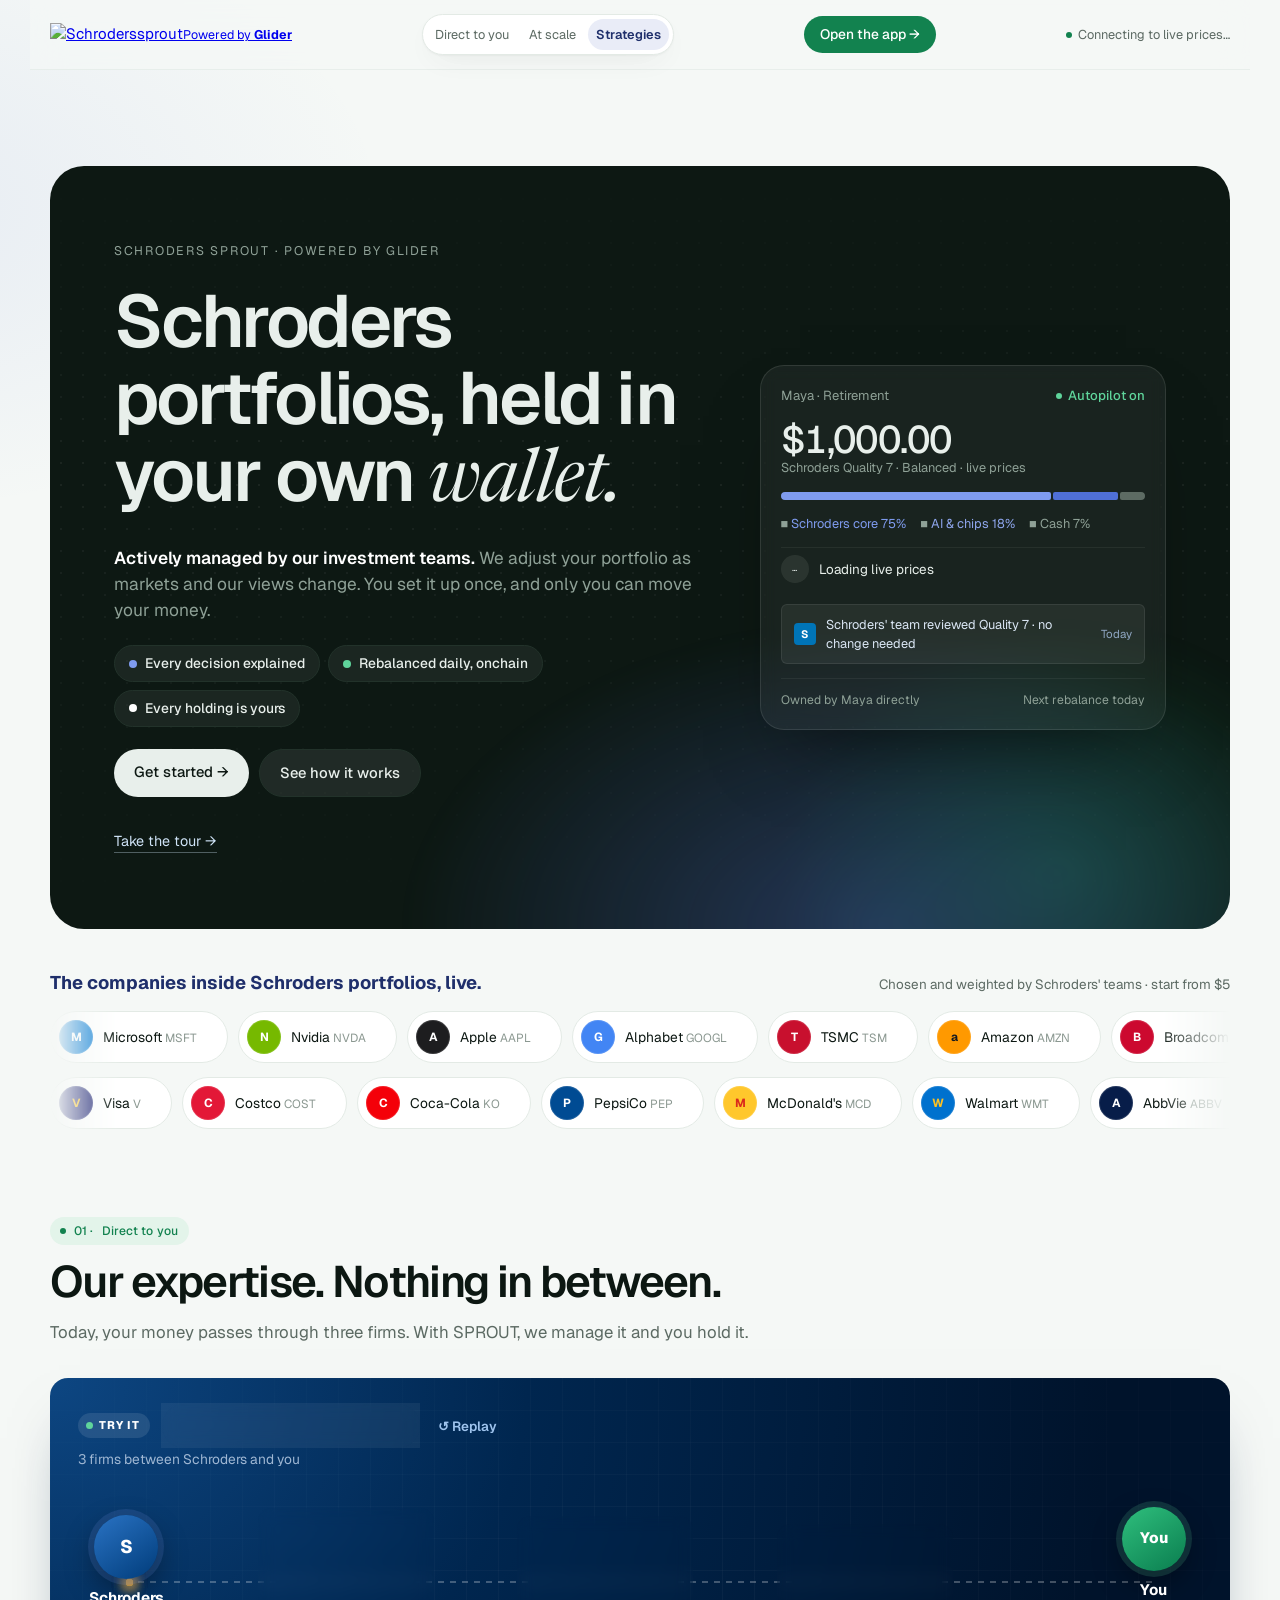
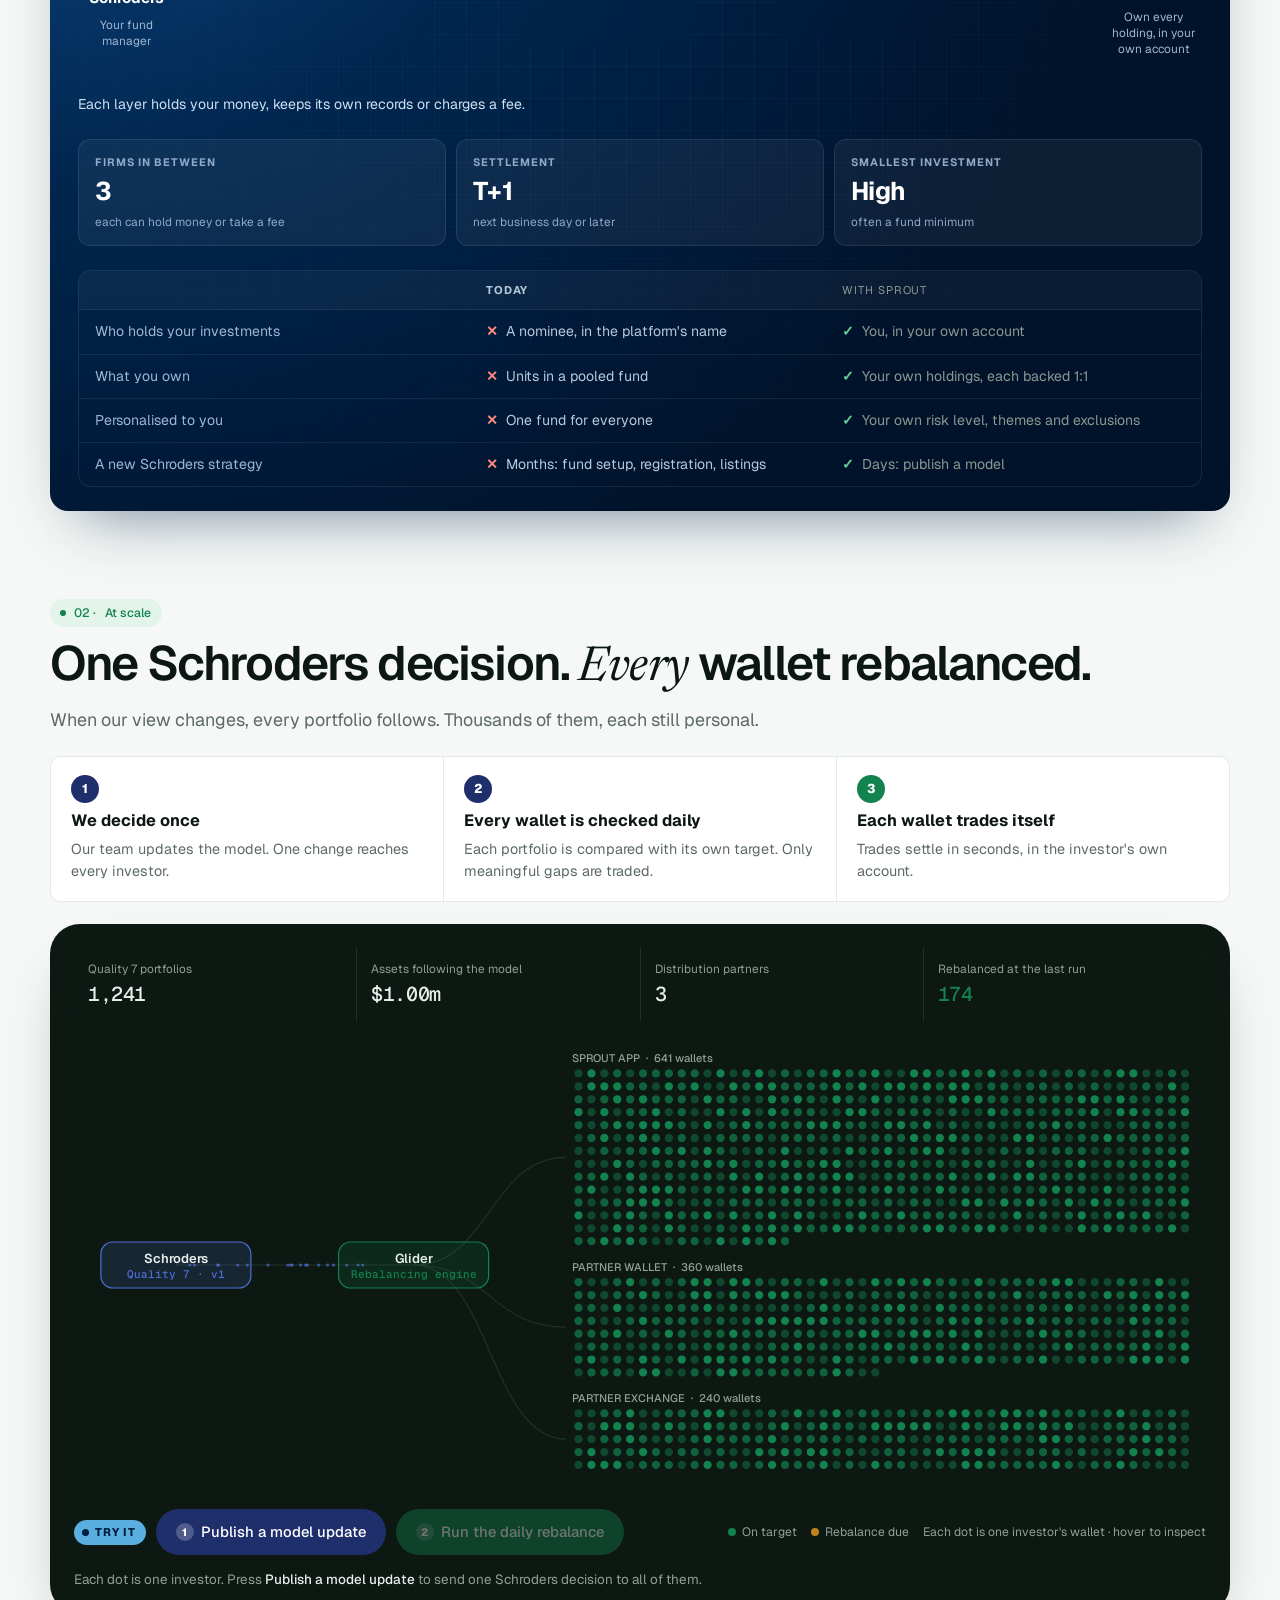
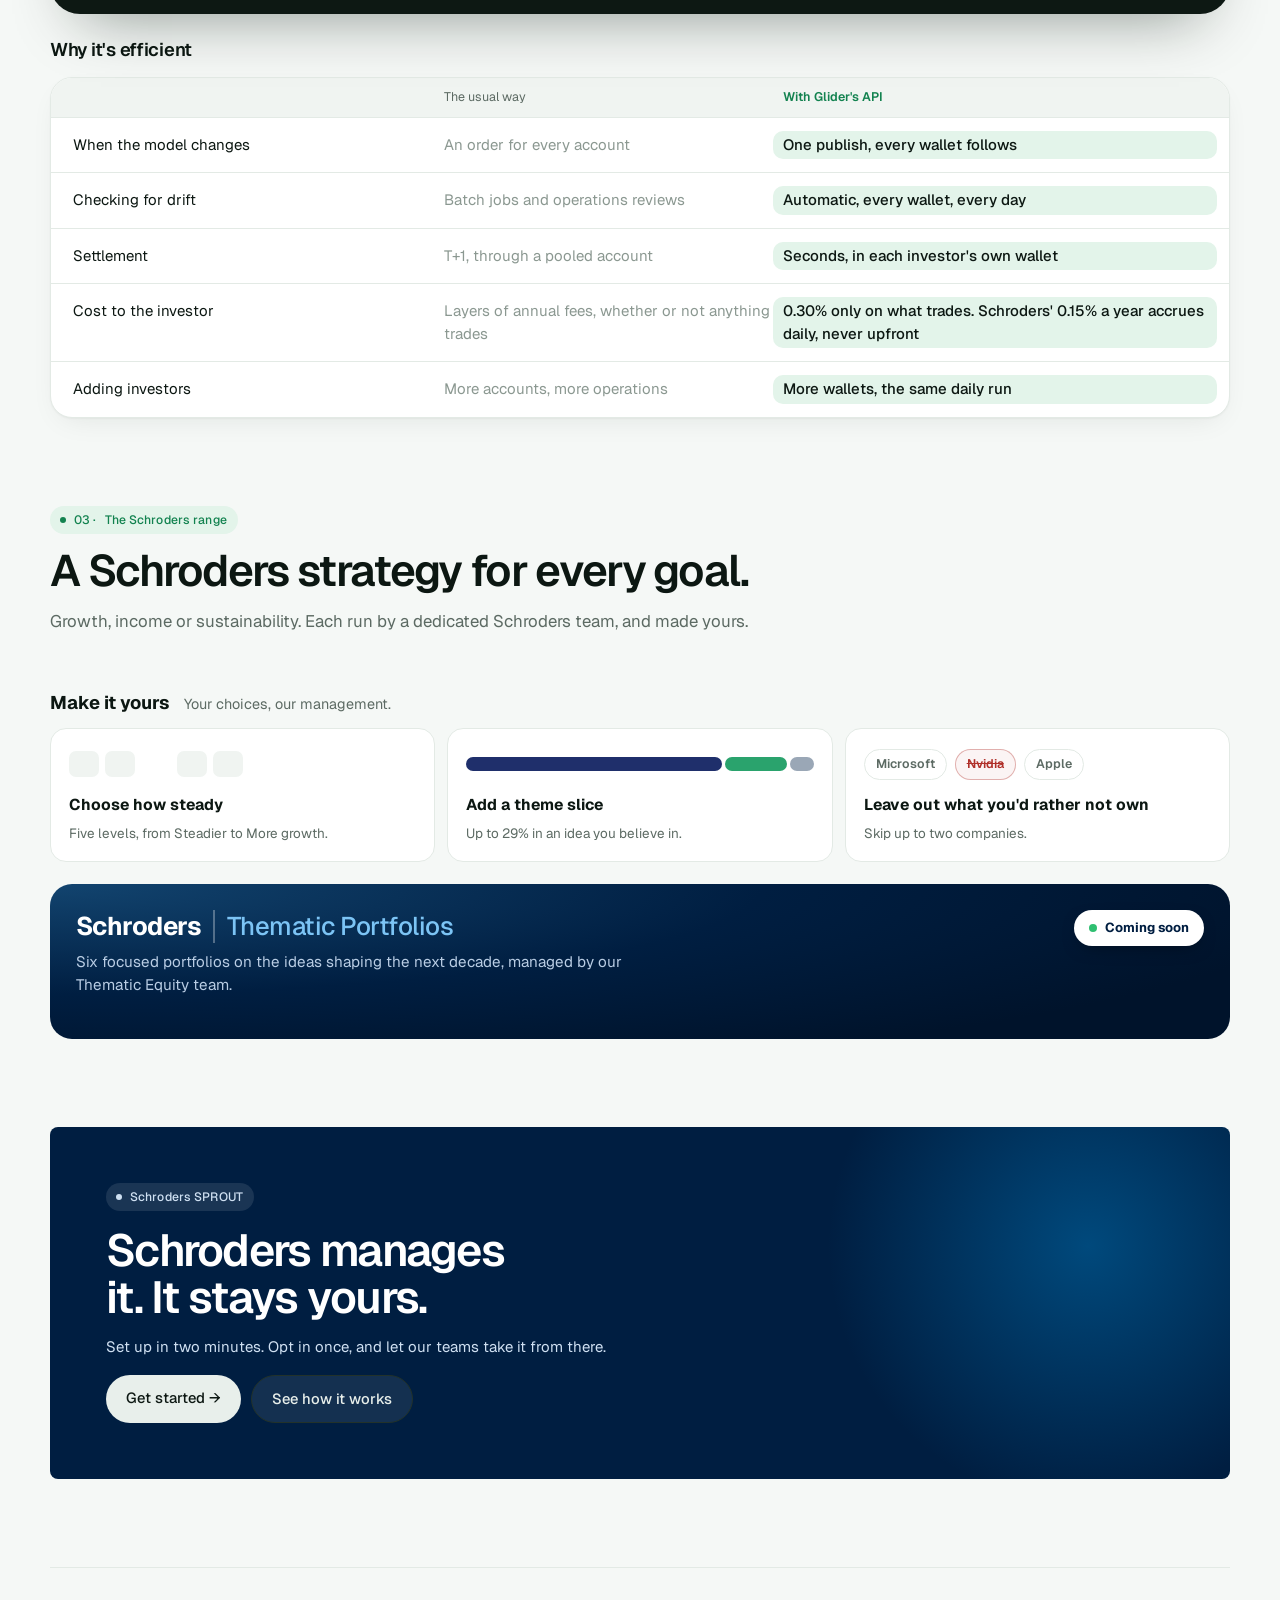
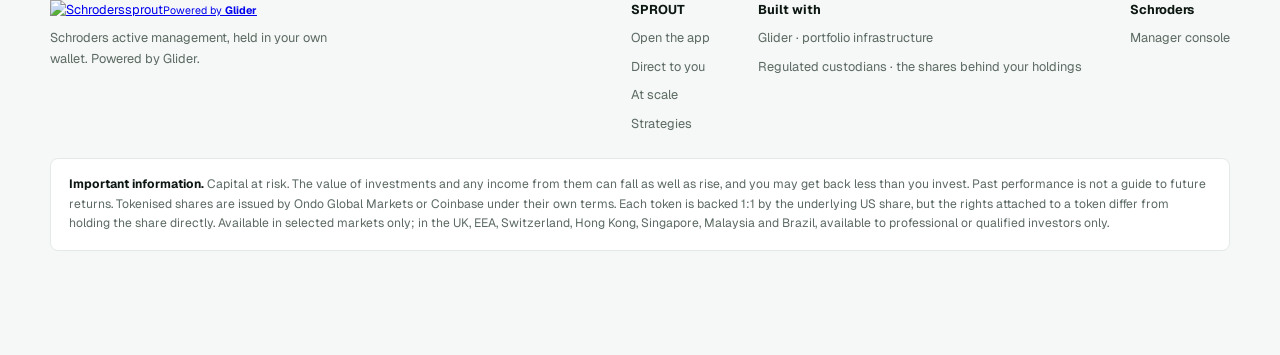
==== sprout-lab/static/index.html @ ddca6a63 "Initial commit of SPROUT prototype Co-Authored-By: Claude Opus 5.5 <noreply@anthropic.com>" ====
<!doctype html>
<html lang="en">
<head>
<meta charset="utf-8">
<meta name="viewport" content="width=device-width, initial-scale=1, viewport-fit=cover">
<meta name="robots" content="noindex, nofollow">
<title>Schroders SPROUT</title>
<link rel="preconnect" href="https://fonts.googleapis.com">
<link rel="preconnect" href="https://fonts.gstatic.com" crossorigin>
<link rel="stylesheet" href="https://fonts.googleapis.com/css2?family=Geist:wght@400;500;600&family=Geist+Mono:wght@400;500&family=Newsreader:ital,opsz,wght@1,6..72,400&display=swap">
<style>
/* Layout: a scrolling story. Hero network (one model → Glider → thousands of wallets), then personal portfolios, one live wallet,
   distribution, and the unlock. Navy = Schroders designs. Green = Glider executes / on target. Amber = off target. */
:root {
  --bg: #f5f7f5; --card: #ffffff; --ink: #0c1712; --sub: #5c6a63; --faint: #8b9891; --line: #e7ece8; --hover: #f0f4f1;
  --navy: #1f2f6b; --navy-soft: #e9ecf7; --blue: #4f6fd6; --green: #12824f; --green-soft: #e3f4ea; --amber: #c08317; --amber-soft: #f8f0dd; --red: #b2382c;
  --stage: #0d1813; --stage-ink: #e8efeb; --stage-sub: #8fa197; --stage-line: #22322a;
  --f: "Geist", "Helvetica Neue", Arial, sans-serif; --m: "Geist Mono", ui-monospace, Menlo, monospace;
  color-scheme: light;
}
@media (prefers-color-scheme: dark) {
  :root:not([data-theme="light"]) {
    --bg: #0b110e; --card: #111a15; --ink: #e8efeb; --sub: #9aa9a1; --faint: #6d7b74; --line: #1f2b25; --hover: #16211b;
    --navy: #a3b4f2; --navy-soft: #1b2445; --blue: #7f9bef; --green: #5fd49b; --green-soft: #133222; --amber: #e5b25b; --amber-soft: #312715; --red: #f08b7f;
    --stage: #070d0a; --stage-line: #1b2821; color-scheme: dark;
  }
}
:root[data-theme="dark"] {
  --bg: #0b110e; --card: #111a15; --ink: #e8efeb; --sub: #9aa9a1; --faint: #6d7b74; --line: #1f2b25; --hover: #16211b;
  --navy: #a3b4f2; --navy-soft: #1b2445; --blue: #7f9bef; --green: #5fd49b; --green-soft: #133222; --amber: #e5b25b; --amber-soft: #312715; --red: #f08b7f;
  --stage: #070d0a; --stage-line: #1b2821; color-scheme: dark;
}
* { box-sizing: border-box; }
body { margin: 0; background: var(--bg); color: var(--ink); font-family: var(--f); font-size: 14px; line-height: 1.5; -webkit-font-smoothing: antialiased;
  padding: env(safe-area-inset-top, 0px) 20px env(safe-area-inset-bottom, 0px); }
button { font: inherit; color: inherit; }
:focus-visible { outline: 2px solid var(--green); outline-offset: 2px; }
h1, h2, h3, p { margin: 0; }
h1 { font-size: clamp(2rem, 4.6vw, 3.3rem); font-weight: 600; letter-spacing: -0.035em; line-height: 1.05; text-wrap: balance; }
h2 { font-size: clamp(1.4rem, 2.6vw, 1.9rem); font-weight: 600; letter-spacing: -0.03em; line-height: 1.1; text-wrap: balance; }
h3 { font-size: 1rem; font-weight: 600; letter-spacing: -0.01em; }
.sub { color: var(--sub); } .faint { color: var(--faint); } .num { font-family: var(--m); font-variant-numeric: tabular-nums; }
.wrap { max-width: 1200px; margin: 0 auto; padding-block: 16px 72px; display: grid; gap: 64px; }
.eyebrow { font-size: 0.78rem; font-weight: 500; color: var(--green); letter-spacing: 0.02em; }
.sec { display: grid; gap: 20px; }
.sec > header { display: grid; gap: 8px; max-width: 70ch; }
.card { background: var(--card); border: 1px solid var(--line); border-radius: 18px; padding: 20px; display: grid; gap: 14px; min-width: 0; align-content: start; }
.badge { display: inline-flex; align-items: center; gap: 6px; font-size: 0.74rem; font-weight: 500; padding: 3px 9px; border-radius: 999px; white-space: nowrap; justify-self: start; }
.badge.navy { background: var(--navy-soft); color: var(--navy); } .badge.green { background: var(--green-soft); color: var(--green); } .badge.amber { background: var(--amber-soft); color: var(--amber); }
.badge i { width: 6px; height: 6px; border-radius: 50%; background: currentColor; }
.btn { appearance: none; border: 0; border-radius: 12px; padding: 11px 16px; font-weight: 500; cursor: pointer; background: var(--ink); color: var(--card); }
.btn.navy { background: var(--navy); color: #fff; } .btn.green { background: var(--green); color: #fff; }
.btn.ghost { background: transparent; border: 1px solid var(--line); color: var(--ink); }
.btn.dark { background: rgba(255,255,255,0.08); border: 1px solid var(--stage-line); color: var(--stage-ink); }
.btn:disabled { opacity: 0.4; cursor: default; }
.up { color: var(--green); } .down { color: var(--red); }

/* Nav */
nav { display: flex; align-items: center; justify-content: space-between; gap: 16px; flex-wrap: wrap; }
.logo { font-weight: 600; font-size: 1.05rem; letter-spacing: -0.03em; display: flex; align-items: center; gap: 8px; }
.logo i { width: 16px; height: 16px; border-radius: 50% 50% 50% 3px; background: var(--green); transform: rotate(-45deg); display: inline-block; }
.links { display: flex; gap: 4px; flex-wrap: wrap; }
.links a { color: var(--sub); text-decoration: none; padding: 6px 10px; border-radius: 9px; font-size: 0.86rem; }
.links a:hover { background: var(--card); color: var(--ink); }
.live { display: inline-flex; align-items: center; gap: 6px; color: var(--sub); font-size: 0.8rem; }
.live i { width: 6px; height: 6px; border-radius: 50%; background: var(--green); animation: p 2s infinite; }
@keyframes p { 50% { opacity: 0.25; } }

/* Hero */
.hero { display: grid; gap: 22px; }
.hero .lede { font-size: 1.12rem; color: var(--sub); max-width: 62ch; }
.sc-why { display: grid; gap: 14px; } .sc-why h3 { font-size: 1.15rem; }
.stage { background: var(--stage); border-radius: 24px; padding: 18px; display: grid; gap: 14px; color: var(--stage-ink); position: relative; overflow: hidden; }
.stage-top { display: flex; justify-content: space-between; gap: 12px; flex-wrap: wrap; align-items: center; }
.counters { display: grid; grid-template-columns: repeat(4, minmax(0, 1fr)); gap: 1px; background: var(--stage-line); border-radius: 14px; overflow: hidden; }
.counters div { background: var(--stage); padding: 12px 14px; display: grid; gap: 2px; }
.counters span { font-size: 0.74rem; color: var(--stage-sub); }
.counters b { font-family: var(--m); font-size: 1.25rem; font-weight: 500; font-variant-numeric: tabular-nums; letter-spacing: -0.02em; }
@media (max-width: 760px) { .counters { grid-template-columns: repeat(2, minmax(0, 1fr)); } }
.canvasbox { position: relative; }
canvas { width: 100%; height: 460px; display: block; cursor: crosshair; }
@media (max-width: 760px) { canvas { height: 520px; } }
.tip { position: absolute; pointer-events: none; background: var(--card); color: var(--ink); border: 1px solid var(--line); border-radius: 12px; padding: 10px 12px; font-size: 0.8rem; width: 230px; box-shadow: 0 12px 32px rgba(0,0,0,0.25); display: grid; gap: 6px; z-index: 2; }
.controls { display: flex; gap: 10px; flex-wrap: wrap; align-items: center; }
.status { font-size: 0.84rem; color: var(--stage-sub); }
.status b { color: var(--stage-ink); font-weight: 500; }
.legend { display: flex; gap: 14px; flex-wrap: wrap; font-size: 0.76rem; color: var(--stage-sub); }
.legend span { display: inline-flex; gap: 6px; align-items: center; }
.legend i { width: 8px; height: 8px; border-radius: 50%; display: inline-block; }

/* Personal mix bar */
.mixbar { display: flex; height: 10px; border-radius: 6px; overflow: hidden; background: var(--hover); }
.mixbar span { height: 100%; }
.mixkey { display: flex; gap: 10px; flex-wrap: wrap; font-size: 0.76rem; color: var(--sub); }
.mixkey span { display: inline-flex; align-items: center; gap: 5px; }
.mixkey i { width: 8px; height: 8px; border-radius: 2px; display: inline-block; }

/* Personas */
.personas { display: grid; grid-template-columns: repeat(4, minmax(0, 1fr)); gap: 14px; }
@media (max-width: 1000px) { .personas { grid-template-columns: repeat(2, minmax(0, 1fr)); } }
@media (max-width: 560px) { .personas { grid-template-columns: minmax(0, 1fr); } }
.persona { gap: 12px; }
.who { display: flex; align-items: center; gap: 10px; }
.avatar { width: 38px; height: 38px; border-radius: 50%; display: grid; place-items: center; font-weight: 600; color: #fff; flex: none; }
.who b { display: block; font-weight: 600; } .who span { font-size: 0.78rem; color: var(--sub); }
.facts { display: flex; flex-wrap: wrap; gap: 6px; }
.fact { font-size: 0.74rem; padding: 3px 8px; border-radius: 8px; background: var(--hover); color: var(--sub); }
.pval { font-family: var(--m); font-size: 1.3rem; font-weight: 500; letter-spacing: -0.02em; }
.same { display: grid; grid-template-columns: auto minmax(0, 1fr); gap: 14px; align-items: center; padding: 14px 18px; border-radius: 16px; background: var(--navy-soft); color: var(--navy); }
.same b { font-weight: 600; }

/* Live wallet */
.grid2 { display: grid; grid-template-columns: minmax(0, 1.6fr) minmax(0, 1fr); gap: 18px; align-items: start; }
@media (max-width: 940px) { .grid2 { grid-template-columns: minmax(0, 1fr); } }
.tw { overflow-x: auto; margin: 0 -20px; padding: 0 20px; }
table { width: 100%; border-collapse: collapse; min-width: 520px; }
th { text-align: left; font-weight: 400; font-size: 0.76rem; color: var(--sub); padding: 0 8px 10px; border-bottom: 1px solid var(--line); white-space: nowrap; }
td { padding: 10px 8px; border-bottom: 1px solid var(--line); vertical-align: middle; }
tr:last-child td { border-bottom: 0; }
th.r, td.r { text-align: right; }
.asset { display: flex; align-items: center; gap: 10px; }
.tk { width: 28px; height: 28px; border-radius: 50%; display: grid; place-items: center; font-family: var(--m); font-size: 0.58rem; background: var(--hover); border: 1px solid var(--line); flex: none; }
.asset b { font-weight: 500; display: block; white-space: nowrap; } .asset span { font-family: var(--m); font-size: 0.7rem; color: var(--faint); }
.alloc { display: grid; gap: 4px; min-width: 140px; }
.alloc .bar { height: 6px; border-radius: 6px; background: var(--hover); position: relative; }
.alloc .bar span { position: absolute; inset: 0 auto 0 0; border-radius: 6px; background: var(--green); transition: width 600ms ease; }
.alloc .bar span.off { background: var(--amber); }
.alloc .bar em { position: absolute; top: -4px; bottom: -4px; width: 2px; border-radius: 2px; background: var(--navy); }
.alloc small { display: flex; justify-content: space-between; font-family: var(--m); font-size: 0.7rem; color: var(--sub); }
.alloc small b { color: var(--navy); font-weight: 500; }
.d { font-family: var(--m); font-size: 0.72rem; }
.big { font-size: 2.2rem; font-weight: 500; letter-spacing: -0.035em; font-variant-numeric: tabular-nums; line-height: 1.1; }
.kv { display: grid; gap: 8px; margin: 0; }
.kv div { display: flex; justify-content: space-between; gap: 12px; font-size: 0.86rem; }
.kv dt { color: var(--sub); } .kv dd { margin: 0; font-family: var(--m); }
.meter { height: 6px; border-radius: 6px; background: var(--hover); overflow: hidden; }
.meter span { display: block; height: 100%; background: var(--amber); transition: width 500ms ease; }

/* Distribution */
.grid3 { display: grid; grid-template-columns: repeat(3, minmax(0, 1fr)); gap: 18px; }
@media (max-width: 940px) { .grid3 { grid-template-columns: minmax(0, 1fr); } }
.hbars { display: grid; gap: 10px; }
.hb { display: grid; gap: 4px; }
.hb .row { display: flex; justify-content: space-between; font-size: 0.86rem; }
.hb .track { height: 8px; border-radius: 8px; background: var(--hover); overflow: hidden; }
.hb .track span { display: block; height: 100%; border-radius: 8px; background: var(--navy); transition: width 600ms ease; }
.tiles { display: grid; gap: 12px; }
.tile { display: grid; gap: 2px; padding-bottom: 12px; border-bottom: 1px solid var(--line); }
.tile:last-child { border-bottom: 0; padding-bottom: 0; }
.tile span { font-size: 0.78rem; color: var(--sub); } .tile b { font-size: 1.5rem; font-weight: 500; letter-spacing: -0.02em; }
.tile small { color: var(--faint); font-size: 0.76rem; }

/* Unlock */
.cmp { border: 1px solid var(--line); border-radius: 18px; background: var(--card); overflow: hidden; }
.cmp div { display: grid; grid-template-columns: 1.1fr 1fr 1.3fr; gap: 12px; padding: 14px 18px; border-bottom: 1px solid var(--line); align-items: baseline; }
.cmp div:last-child { border-bottom: 0; }
.cmp .hd { font-size: 0.78rem; color: var(--sub); padding-block: 10px; background: var(--hover); }
.cmp .old { color: var(--faint); } .cmp .new { font-weight: 500; }
@media (max-width: 620px) { .cmp div { grid-template-columns: 1fr 1fr; } .cmp div > :first-child { grid-column: 1 / -1; font-weight: 500; } .cmp .hd > :first-child { display: none; } }
footer { color: var(--faint); font-size: 0.76rem; line-height: 1.6; max-width: 110ch; }

/* Bitwise-style hero */
.bw { background: var(--stage); color: var(--stage-ink); border-radius: 28px; padding: clamp(28px, 6vw, 72px) clamp(20px, 5vw, 64px); display: grid; gap: 22px; position: relative; overflow: hidden; }
.bw::before { content: ""; position: absolute; inset: auto -10% -40% 30%; height: 80%; background: radial-gradient(closest-side, rgba(79,111,214,0.35), transparent), radial-gradient(closest-side at 70% 40%, rgba(18,130,79,0.35), transparent); filter: blur(10px); pointer-events: none; }
.bw > * { position: relative; }
.bw .kicker { font-size: 0.78rem; letter-spacing: 0.14em; color: var(--stage-sub); }
.bw h1 { font-size: clamp(2.3rem, 6vw, 4.6rem); max-width: 16ch; }
.bw h1 em, .serif { font-family: "Newsreader", Georgia, serif; font-style: italic; font-weight: 400; letter-spacing: -0.01em; }
.bw p { color: var(--stage-sub); font-size: 1.08rem; max-width: 60ch; }
.pills { display: flex; flex-wrap: wrap; gap: 8px; align-items: center; color: var(--stage-sub); font-size: 0.86rem; }
.pill { display: inline-flex; align-items: center; gap: 8px; padding: 7px 14px; border-radius: 999px; border: 1px solid var(--stage-line); background: rgba(255,255,255,0.06); color: var(--stage-ink); font-weight: 500; }
.pill i { width: 8px; height: 8px; border-radius: 50%; display: inline-block; }
.ctas { display: flex; gap: 10px; flex-wrap: wrap; }
.ctas a { text-decoration: none; }
.btn.light { background: var(--stage-ink); color: var(--stage); }
.steps3 { display: grid; grid-template-columns: repeat(3, minmax(0, 1fr)); gap: 14px; }
@media (max-width: 860px) { .steps3 { grid-template-columns: minmax(0, 1fr); } }
.step { display: grid; gap: 8px; align-content: start; }
.step .n { font-family: var(--m); font-size: 0.78rem; color: var(--faint); }
.step h3 { font-size: 1.15rem; }
.models { display: grid; grid-template-columns: 1.3fr 1fr 1fr; gap: 14px; }
@media (max-width: 940px) { .models { grid-template-columns: minmax(0, 1fr); } }
.model { display: grid; gap: 12px; align-content: start; }
.model.soon { opacity: 0.8; }
.model h3 { font-size: 1.2rem; }
.hold { display: flex; flex-wrap: wrap; gap: 6px; }
.hold span { font-family: var(--m); font-size: 0.74rem; padding: 4px 8px; border-radius: 8px; background: var(--hover); }
.hold span b { color: var(--navy); font-weight: 500; }
.mfacts { display: grid; grid-template-columns: repeat(3, minmax(0, 1fr)); gap: 8px; border-top: 1px solid var(--line); padding-top: 12px; }
.mfacts div { display: grid; gap: 0; } .mfacts span { font-size: 0.74rem; color: var(--sub); } .mfacts b { font-weight: 500; }
.link { color: var(--green); font-weight: 500; text-decoration: none; justify-self: start; }
/* FAQ: corporate two-column layout. Topics on the left, one numbered list on the right. */
.fq { grid-template-columns: minmax(0, 340px) minmax(0, 1fr); gap: 56px; align-items: start; }
.fq-side { display: grid; gap: 28px; position: sticky; top: 96px; }
.fq-side > header { display: grid; gap: 14px; }
.fq-tabs { display: grid; border-top: 1px solid var(--line); }
.fq-tab { display: flex; align-items: center; justify-content: space-between; gap: 12px; padding: 14px 0 14px 16px; border: 0; border-bottom: 1px solid var(--line); background: none; font: inherit; font-size: .95rem; color: var(--sub); text-align: left; cursor: pointer; position: relative; transition: color .15s; }
.fq-tab::before { content: ""; position: absolute; left: 0; top: 12px; bottom: 12px; width: 3px; border-radius: 2px; background: transparent; transition: background .15s; }
.fq-tab small { font-size: .74rem; font-variant-numeric: tabular-nums; color: var(--faint); min-width: 22px; text-align: right; }
.fq-tab:hover { color: var(--ink); }
.fq-tab[aria-selected="true"] { color: var(--ink); font-weight: 600; }
.fq-tab[aria-selected="true"]::before { background: var(--navy); }
.fq-tab:focus-visible { outline: 2px solid var(--blue); outline-offset: -2px; }
.fq-help { display: grid; gap: 6px; padding: 18px 20px; background: var(--card); border: 1px solid var(--line); border-left: 3px solid var(--navy); font-size: .9rem; }
.fq-help p { color: var(--sub); line-height: 1.5; }
.fq-help a { color: var(--navy); font-weight: 600; text-decoration: none; justify-self: start; }
.fq-help a:hover { text-decoration: underline; }
.fq-ph { display: flex; align-items: baseline; justify-content: space-between; gap: 16px; padding-bottom: 14px; border-bottom: 2px solid var(--ink); }
.fq-ph h3 { font-size: 1.3rem; font-weight: 600; letter-spacing: -.02em; }
.fq-all { border: 0; background: none; font: inherit; font-size: .85rem; font-weight: 600; color: var(--navy); cursor: pointer; padding: 4px 0; }
.fq-all:hover { text-decoration: underline; }
.fq-item { border-bottom: 1px solid var(--line); }
.fq-item summary { display: grid; grid-template-columns: 44px minmax(0, 1fr) 28px; align-items: center; gap: 8px; padding: 22px 0; cursor: pointer; list-style: none; }
.fq-item summary::-webkit-details-marker { display: none; }
.fq-n { font-family: var(--m); font-size: .78rem; color: var(--faint); }
.fq-q { font-size: 1.08rem; font-weight: 500; line-height: 1.4; color: var(--ink); }
.fq-item summary:hover .fq-q { color: var(--navy); }
.fq-item summary:focus-visible { outline: 2px solid var(--blue); outline-offset: 2px; }
.fq-ic { width: 28px; height: 28px; border-radius: 50%; border: 1px solid var(--line); position: relative; transition: transform .2s, background .2s, border-color .2s; }
.fq-ic::before { content: ""; position: absolute; left: 50%; top: 45%; width: 7px; height: 7px; border-right: 1.5px solid var(--ink); border-bottom: 1.5px solid var(--ink); transform: translate(-50%, -50%) rotate(45deg); }
.fq-item[open] .fq-ic { transform: rotate(180deg); background: var(--navy); border-color: var(--navy); }
.fq-item[open] .fq-ic::before { border-color: var(--card); }
.fq-a { padding: 0 44px 24px 52px; }
.fq-a p { color: var(--sub); line-height: 1.65; max-width: 68ch; }
@media (max-width: 900px) {
  .fq { grid-template-columns: minmax(0, 1fr); gap: 28px; }
  .fq-side { display: contents; }
  .fq-side > header { order: 1; } .fq-tabs { order: 2; } .fq-main { order: 3; }
  .fq-tabs { display: flex; gap: 8px; overflow-x: auto; border: 0; padding-bottom: 4px; scrollbar-width: none; }
  .fq-tab { flex: none; padding: 9px 14px; border: 1px solid var(--line); border-radius: 999px; background: var(--card); font-size: .88rem; }
  .fq-tab::before { display: none; }
  .fq-tab[aria-selected="true"] { background: var(--navy); border-color: var(--navy); color: var(--card); }
  .fq-tab[aria-selected="true"] small { color: inherit; opacity: .7; }
  .fq-help { order: 4; }
  .fq-item summary { grid-template-columns: 34px minmax(0, 1fr) 28px; padding: 18px 0; }
  .fq-q { font-size: 1rem; }
  .fq-a { padding: 0 0 20px 42px; }
}

/* What you receive */
.recv { display: grid; gap: 18px; }
.ctrl { display: flex; flex-wrap: wrap; gap: 14px 22px; align-items: center; }
.ctrl .grp { display: flex; gap: 8px; align-items: center; flex-wrap: wrap; }
.ctrl .lab { font-size: 0.78rem; color: var(--sub); margin-right: 2px; }
.opt { appearance: none; border: 1px solid var(--line); background: var(--card); border-radius: 999px; padding: 6px 12px; cursor: pointer; font-size: 0.84rem; }
.opt[aria-pressed="true"] { background: var(--ink); color: var(--card); border-color: var(--ink); }
.flowbox { overflow-x: auto; }
.flowbox svg { width: 100%; min-width: 760px; height: auto; display: block; }
.flowbox text { font-family: var(--f); }
.receipt { display: grid; grid-template-columns: minmax(0, 1.5fr) minmax(0, 1fr); gap: 18px; }
@media (max-width: 900px) { .receipt { grid-template-columns: minmax(0, 1fr); } }
.tok { display: grid; grid-template-columns: 30px minmax(0, 1fr) auto; gap: 10px; align-items: center; padding: 8px 0; border-bottom: 1px solid var(--line); }
.tok:last-child { border-bottom: 0; }
.tok .ic { width: 30px; height: 30px; border-radius: 50%; display: grid; place-items: center; font-family: var(--m); font-size: 0.56rem; color: #fff; }
.tok b { font-weight: 500; } .tok .meta { font-family: var(--m); font-size: 0.7rem; color: var(--faint); overflow-wrap: anywhere; }
.tok .r { text-align: right; font-family: var(--m); font-size: 0.84rem; } .tok .r small { display: block; color: var(--faint); font-size: 0.72rem; }
.yes, .no { list-style: none; margin: 0; padding: 0; display: grid; gap: 8px; font-size: 0.88rem; }
.yes li::before { content: "✓  "; color: var(--green); font-weight: 600; }
.no li::before { content: "✕  "; color: var(--red); font-weight: 600; }
.no li { color: var(--sub); }
.todo { list-style: none; margin: 0; padding: 0; display: grid; gap: 8px; font-size: 0.88rem; }
.todo li::before { content: "○  "; color: var(--amber); font-weight: 600; }
.walletcard { border-radius: 16px; padding: 16px; background: var(--stage); color: var(--stage-ink); display: grid; gap: 10px; }
.walletcard .row { display: flex; justify-content: space-between; gap: 10px; font-size: 0.84rem; }
.walletcard span { color: var(--stage-sub); } .walletcard b { font-weight: 500; font-family: var(--m); font-size: 0.8rem; }
.issuers { display: grid; grid-template-columns: repeat(2, minmax(0, 1fr)); gap: 14px; }
@media (max-width: 760px) { .issuers { grid-template-columns: minmax(0, 1fr); } }
.iss { border: 1px solid var(--line); border-radius: 14px; padding: 14px; display: grid; gap: 8px; align-content: start; }
.issh { display: flex; align-items: center; gap: 8px; flex-wrap: wrap; } .issh b { font-weight: 600; } .issh .faint { font-size: .78rem; }
.dotc { width: 10px; height: 10px; border-radius: 50%; display: inline-block; }
.iss .hold { justify-content: space-between; }
.thesis { display: grid; gap: 18px; }
.thesis .big { font-size: clamp(1.5rem, 3vw, 2.2rem); font-weight: 500; letter-spacing: -0.025em; line-height: 1.2; max-width: 30ch; text-wrap: balance; }
.thesis .big b { color: var(--navy); font-weight: 600; }
.pillars { display: grid; grid-template-columns: repeat(4, minmax(0, 1fr)); gap: 12px; }
@media (max-width: 900px) { .pillars { grid-template-columns: repeat(2, minmax(0, 1fr)); } }
@media (max-width: 520px) { .pillars { grid-template-columns: minmax(0, 1fr); } }
.pillar { display: grid; gap: 6px; align-content: start; padding: 16px; border-radius: 16px; background: var(--card); border: 1px solid var(--line); }
.pillar span { font-size: .76rem; color: var(--green); font-weight: 500; } .pillar b { font-weight: 600; font-size: 1rem; } .pillar p { color: var(--sub); font-size: .86rem; }
.livebar { background: var(--stage); color: var(--stage-ink); border-radius: 20px; padding: 18px 20px; display: grid; gap: 14px; }
.livebar .top { display: flex; justify-content: space-between; gap: 10px; flex-wrap: wrap; align-items: center; }
.livebar .top b { font-weight: 600; } .livebar .top span { color: var(--stage-sub); font-size: .8rem; }
.livedot { width: 8px; height: 8px; border-radius: 50%; background: #5fd49b; display: inline-block; margin-right: 8px; animation: p 2s infinite; }
.lgrid { display: grid; grid-template-columns: repeat(4, minmax(0, 1fr)); gap: 1px; background: var(--stage-line); border-radius: 14px; overflow: hidden; }
@media (max-width: 760px) { .lgrid { grid-template-columns: repeat(2, minmax(0, 1fr)); } }
.lgrid div { background: var(--stage); padding: 12px 14px; display: grid; gap: 2px; }
.lgrid span { color: var(--stage-sub); font-size: .74rem; } .lgrid b { font-family: var(--m); font-size: 1.2rem; font-weight: 500; }
.lgrid small { color: var(--stage-sub); font-size: .72rem; }
.lanes { display: grid; grid-template-columns: repeat(4, minmax(0, 1fr)); gap: 0; border: 1px solid var(--line); border-radius: 18px; background: var(--card); overflow: hidden; }
@media (max-width: 900px) { .lanes { grid-template-columns: minmax(0, 1fr); } }
.lane { padding: 18px; display: grid; gap: 12px; align-content: start; position: relative; }
.lane + .lane { border-left: 1px solid var(--line); }
@media (max-width: 900px) { .lane + .lane { border-left: 0; border-top: 1px solid var(--line); } }
.lane dl { margin: 0; display: grid; gap: 10px; }
.lane dt { font-size: .72rem; color: var(--faint); letter-spacing: .06em; text-transform: uppercase; }
.lane dd { margin: 0; font-size: .88rem; }
.routes { display: grid; grid-template-columns: repeat(3, minmax(0, 1fr)); gap: 12px; }
@media (max-width: 860px) { .routes { grid-template-columns: minmax(0, 1fr); } }
.route { display: grid; gap: 6px; align-content: start; }
.route .n { font-family: var(--m); font-size: .74rem; color: var(--faint); }
.note2 { font-size: .8rem; color: var(--faint); }

/* ===== SPROUT design pass: modern, calm, high-contrast. Tokens first, then components. ===== */
:root { --bg: #f5f8f6; --line: #e3eae5; --shadow: 0 1px 2px rgba(10,30,20,.04), 0 10px 30px -12px rgba(10,30,20,.10); --glow-g: rgba(95,212,155,.14); --glow-b: rgba(79,111,214,.09); }
@media (prefers-color-scheme: dark) { :root:not([data-theme="light"]) { --shadow: 0 1px 0 rgba(255,255,255,.03); --glow-g: rgba(95,212,155,.08); --glow-b: rgba(127,155,239,.07); } }
:root[data-theme="dark"] { --shadow: 0 1px 0 rgba(255,255,255,.03); --glow-g: rgba(95,212,155,.08); --glow-b: rgba(127,155,239,.07); }
body { font-size: 15px; background: radial-gradient(1100px 620px at 92% -8%, var(--glow-g), transparent 62%), radial-gradient(900px 520px at -12% 4%, var(--glow-b), transparent 60%), var(--bg); background-repeat: no-repeat; }
.wrap { max-width: 1180px; gap: 88px; padding-block: 0 80px; }

/* Nav: sticky glass */
nav { position: sticky; top: env(safe-area-inset-top, 0px); z-index: 30; margin-inline: -20px; padding: 14px 20px; flex-wrap: nowrap;
  background: color-mix(in srgb, var(--bg) 76%, transparent); -webkit-backdrop-filter: saturate(1.5) blur(16px); backdrop-filter: saturate(1.5) blur(16px);
  border-bottom: 1px solid color-mix(in srgb, var(--line) 70%, transparent); }
.logo { font-size: 1.15rem; }
.links { flex-wrap: nowrap; background: var(--card); border: 1px solid var(--line); border-radius: 999px; padding: 4px; box-shadow: var(--shadow); }
.links a { border-radius: 999px; padding: 6px 12px; white-space: nowrap; font-size: .84rem; }
.links a:hover { background: var(--hover); }
/* section links stay visible down to tablet width (see sim.css) */
.live { white-space: nowrap; }

/* Type + section rhythm */
h2 { font-size: clamp(1.9rem, 3.6vw, 2.75rem); letter-spacing: -0.038em; line-height: 1.04; }
h3 { letter-spacing: -0.015em; }
.sec { gap: 32px; }
.sec > header { gap: 14px; max-width: 720px; }
.sec > header .sub, .sec > header p { font-size: 1.05rem; line-height: 1.6; }
.eyebrow { display: inline-flex; align-items: center; gap: 8px; justify-self: start; font-size: .76rem; font-weight: 500; letter-spacing: .01em; padding: 5px 11px 5px 10px; border-radius: 999px; background: var(--green-soft); color: var(--green); }
.eyebrow::before { content: ""; width: 6px; height: 6px; border-radius: 50%; background: currentColor; }

/* Surfaces */
.card { border-radius: 22px; padding: 24px; box-shadow: var(--shadow); border-color: var(--line); }
.card.model, .card.step, .card.route, .persona { transition: transform 200ms ease, box-shadow 200ms ease; }
.card.model:hover, .card.step:hover, .card.route:hover, .persona:hover { transform: translateY(-2px); }
.btn { border-radius: 999px; padding: 12px 20px; font-size: .92rem; transition: transform 150ms ease, opacity 150ms ease; }
.btn:not(:disabled):hover { transform: translateY(-1px); }
.badge { padding: 4px 10px; font-size: .72rem; }
.stage { border-radius: 30px; padding: 24px; box-shadow: 0 30px 60px -30px rgba(5,20,12,.45); }
.counters { border-radius: 16px; }
.livebar { border-radius: 24px; padding: 22px 24px; box-shadow: 0 30px 60px -32px rgba(5,20,12,.45); }
.pillar { border-radius: 20px; padding: 20px; box-shadow: var(--shadow); }
.lanes, .cmp { border-radius: 22px; box-shadow: var(--shadow); }
.same { border-radius: 20px; }

/* Hero: two columns with a live wallet card */
.bw { border-radius: 34px; grid-template-columns: minmax(0, 1.25fr) minmax(0, .85fr); align-items: center; column-gap: 48px; padding: clamp(32px, 6vw, 76px) clamp(22px, 5vw, 64px); margin-top: 8px; }
.bw .bwtext { display: grid; gap: 22px; }
.bw::after { content: ""; position: absolute; inset: 0; background-image: radial-gradient(rgba(255,255,255,.06) 1px, transparent 1px); background-size: 22px 22px; mask-image: linear-gradient(180deg, transparent, #000 40%, transparent); -webkit-mask-image: linear-gradient(180deg, transparent, #000 40%, transparent); pointer-events: none; }
@media (max-width: 980px) { .bw { grid-template-columns: minmax(0, 1fr); row-gap: 32px; } }
.bw::before, .bw::after { z-index: 0; } .bw > * { z-index: 1; }
.bwcard { background: rgba(255,255,255,.05); border: 1px solid rgba(255,255,255,.10); border-radius: 24px; padding: 20px; display: grid; gap: 14px; -webkit-backdrop-filter: blur(8px); backdrop-filter: blur(8px); box-shadow: 0 40px 80px -40px rgba(0,0,0,.6); }
.bwcard .t { display: flex; justify-content: space-between; align-items: center; gap: 10px; font-size: .82rem; color: var(--stage-sub); }
.bwcard .on { display: inline-flex; align-items: center; gap: 6px; color: #5fd49b; font-weight: 500; }
.bwcard .on i { width: 6px; height: 6px; border-radius: 50%; background: #5fd49b; animation: p 2s infinite; }
.bwcard .v { font-size: 2.4rem; font-weight: 500; letter-spacing: -.04em; color: var(--stage-ink); font-variant-numeric: tabular-nums; line-height: 1; }
.bwcard .s { font-size: .8rem; color: var(--stage-sub); }
.bwcard .mix { display: flex; height: 8px; border-radius: 8px; overflow: hidden; gap: 2px; }
.bwcard .mix span { height: 100%; border-radius: 2px; }
.bwcard ul { list-style: none; margin: 0; padding: 0; display: grid; gap: 2px; }
.bwcard li { display: grid; grid-template-columns: 28px minmax(0, 1fr) auto; gap: 10px; align-items: center; padding: 7px 0; border-top: 1px solid rgba(255,255,255,.06); font-size: .84rem; color: var(--stage-ink); }
.bwcard li .ic { width: 28px; height: 28px; border-radius: 50%; display: grid; place-items: center; font-family: var(--m); font-size: .55rem; background: rgba(255,255,255,.08); }
.bwcard li small { display: block; color: var(--stage-sub); font-family: var(--m); font-size: .7rem; }
.bwcard li .r { text-align: right; font-family: var(--m); font-size: .8rem; }
.bwcard .f { display: flex; justify-content: space-between; gap: 10px; font-size: .76rem; color: var(--stage-sub); border-top: 1px solid rgba(255,255,255,.06); padding-top: 12px; }

/* Steps: numbered badges */
.steps3 > .card.step .n { width: 32px; height: 32px; border-radius: 50%; display: grid; place-items: center; background: var(--ink); color: var(--card); font-size: .74rem; }
.steps3 > .card.step { gap: 12px; }

/* Unlock: highlight the SPROUT column */
.cmp div { padding: 16px 22px; }
.cmp div > :nth-child(3) { color: var(--ink); }
.cmp div:not(.hd) > :nth-child(3) { padding: 3px 10px; margin: -3px -10px; border-radius: 10px; background: var(--green-soft); }
.cmp .hd > :nth-child(3) { color: var(--green); font-weight: 600; }

section[id] { scroll-margin-top: 84px; }
html { scroll-behavior: smooth; }
@media (prefers-reduced-motion: reduce) { html { scroll-behavior: auto; } }
/* Footer */
footer { border-top: 1px solid var(--line); padding-top: 24px; font-size: .74rem; }

.pbg { display: inline-flex; align-items: center; gap: 6px; font-size: .72rem; color: var(--faint); font-weight: 400; }
.pbg b { font-weight: 700; color: var(--sub); }
.pbg i { width: 10px; height: 10px; border-radius: 50% 50% 50% 2px; background: #5fd49b; transform: rotate(-45deg); display: inline-block; }
.engines { display: grid; grid-template-columns: minmax(0, 1fr) 120px minmax(0, 1fr); gap: 0; align-items: stretch; }
.engines > .engine-link { align-self: center; }
@media (max-width: 860px) { .engines { grid-template-columns: minmax(0, 1fr); gap: 12px; } .engine-link { transform: rotate(90deg); height: 60px; } }
.engine { background: var(--card); border: 1px solid var(--line); border-radius: 18px; padding: 22px; display: grid; gap: 12px; box-shadow: var(--shadow); align-content: start; }
.engine.s { border-top: 3px solid var(--navy); } .engine.g { border-top: 3px solid var(--green); }
.engine ol { margin: 0; padding: 0; list-style: none; display: grid; gap: 12px; counter-reset: e; }
.engine li { display: grid; grid-template-columns: 28px minmax(0, 1fr); gap: 2px 12px; counter-increment: e; }
.engine li::before { content: counter(e); grid-row: span 2; width: 28px; height: 28px; border-radius: 50%; display: grid; place-items: center; font-size: .78rem; font-weight: 600; background: var(--hover); }
.engine.s li::before { background: var(--navy-soft); color: var(--navy); } .engine.g li::before { background: var(--green-soft); color: var(--green); }
.engine li span { color: var(--sub); font-size: .88rem; }
.engine-link { display: grid; justify-items: center; gap: 6px; font-size: .74rem; color: var(--sub); font-weight: 600; }
.engine-link i { width: 80%; height: 2px; background: linear-gradient(90deg, var(--navy), var(--green)); position: relative; }
.engine-link i::after { content: ""; position: absolute; right: -2px; top: -4px; border-left: 8px solid var(--green); border-top: 5px solid transparent; border-bottom: 5px solid transparent; }
[hidden] { display: none !important; }
@media (prefers-reduced-motion: reduce) { * { animation: none !important; transition: none !important; } }

/* Tokenised equity utility explorer */
.ustrip { display: grid; grid-template-columns: repeat(4, minmax(0, 1fr)); gap: 1px; background: var(--line); border: 1px solid var(--line); border-radius: 8px; overflow: hidden; }
.ustrip > div { background: var(--card); padding: 16px 18px; display: grid; gap: 4px; }
.ustrip b { font-family: var(--h); font-size: 1.6rem; letter-spacing: -0.02em; color: var(--navy); }
.ustrip span { color: var(--sub); font-size: .84rem; }
@media (max-width: 760px) { .ustrip { grid-template-columns: repeat(2, minmax(0, 1fr)); } }
.ux { display: grid; grid-template-columns: 260px minmax(0, 1fr); gap: 18px; align-items: start; }
@media (max-width: 860px) { .ux { grid-template-columns: minmax(0, 1fr); } .utabs { grid-auto-flow: column; grid-auto-columns: max-content; overflow-x: auto; } }
.utabs { display: grid; gap: 6px; }
.utabs button { font: inherit; text-align: left; border: 1px solid var(--line); background: var(--card); color: var(--ink); padding: 11px 14px; border-radius: 6px; cursor: pointer; display: grid; grid-template-columns: 26px minmax(0, 1fr); gap: 2px 10px; align-items: center; position: relative; overflow: hidden; }
.utabs button small { grid-column: 2; color: var(--sub); font-size: .76rem; }
.utabs button em { font-style: normal; font-family: var(--h); font-weight: 600; color: var(--faint); font-size: .8rem; grid-row: span 2; }
.utabs button[aria-selected="true"] { border-color: var(--navy); background: var(--navy); color: #fff; }
.utabs button[aria-selected="true"] small, .utabs button[aria-selected="true"] em { color: #a9c8e8; }
.utabs button .tm { position: absolute; left: 0; bottom: 0; height: 2px; background: #5aaee0; width: 0; }
.utabs button[aria-selected="true"] .tm.run { animation: utm 7s linear forwards; }
@keyframes utm { to { width: 100%; } }
.ustage { background: var(--card); border: 1px solid var(--line); border-radius: 8px; box-shadow: var(--shadow); padding: 26px; display: grid; gap: 20px; min-height: 420px; align-content: start; }
.ustage .uhead { display: grid; grid-template-columns: minmax(0, 1fr) auto; gap: 16px; align-items: end; }
.ustage h3 { font-size: 1.45rem; margin: 0; letter-spacing: -0.02em; }
.ustage .umet { text-align: right; }
.ustage .umet b { display: block; font-family: var(--h); font-size: 2.4rem; line-height: 1; letter-spacing: -0.03em; color: var(--accent); }
.ustage .umet span { font-size: .78rem; color: var(--sub); }
.uvs { display: grid; grid-template-columns: minmax(0, 1fr) 36px minmax(0, 1fr); align-items: stretch; }
@media (max-width: 640px) { .uvs { grid-template-columns: minmax(0, 1fr); gap: 8px; } .uvs .arr { transform: rotate(90deg); } .ustage .uhead { grid-template-columns: minmax(0, 1fr); } .ustage .umet { text-align: left; } }
.uvs > div { border-radius: 6px; padding: 16px; display: grid; gap: 8px; align-content: start; }
.uvs .old { background: var(--hover); color: var(--sub); }
.uvs .new { background: var(--accent-soft); color: var(--ink); border-left: 3px solid var(--accent); }
.uvs label { font-size: .7rem; text-transform: uppercase; letter-spacing: .08em; font-weight: 600; }
.uvs .old label { color: var(--faint); } .uvs .new label { color: var(--accent); }
.uvs p { margin: 0; font-size: .95rem; line-height: 1.5; }
.uvs .arr { display: grid; place-items: center; color: var(--accent); font-size: 1.2rem; }
.uviz { min-height: 64px; }
.uuse { display: grid; grid-template-columns: repeat(auto-fit, minmax(240px, 1fr)); gap: 14px; border-top: 1px solid var(--line); padding-top: 18px; }
@media (max-width: 640px) { .uuse { grid-template-columns: minmax(0, 1fr); } }
.uuse div { display: grid; gap: 4px; } .uuse span { font-size: .72rem; text-transform: uppercase; letter-spacing: .08em; font-weight: 600; color: var(--faint); }
.uuse p { margin: 0; font-size: .92rem; line-height: 1.5; color: var(--ink); }
.uuse .sch span { color: var(--navy); }
.ustage .ucav { font-size: .76rem; color: var(--faint); margin: 0; }
.ustage.swap > *:not(.uhead) { animation: uin 380ms ease both; }
@keyframes uin { from { opacity: 0; transform: translateY(6px); } }
/* mini visuals */
.fr { display: flex; gap: 2px; height: 34px; align-items: stretch; }
.fr i { flex: 1; background: var(--line); border-radius: 2px; }
.fr i.on { background: var(--accent); }
.clock { display: grid; grid-template-columns: 70px minmax(0, 1fr); gap: 6px 10px; font-size: .74rem; color: var(--sub); align-items: center; }
.clock .bar { height: 12px; background: var(--hover); border-radius: 2px; position: relative; overflow: hidden; }
.clock .bar i { position: absolute; top: 0; bottom: 0; background: var(--accent); border-radius: 2px; }
.clock .bar i.g { background: var(--navy); opacity: .35; }
.chain { display: flex; flex-wrap: wrap; gap: 6px; align-items: center; font-size: .8rem; }
.chain span { padding: 5px 10px; border: 1px solid var(--line); border-radius: 4px; background: var(--card); }
.chain span.me { background: var(--navy); color: #fff; border-color: var(--navy); }
.chain span.x { text-decoration: line-through; color: var(--faint); }
.chain em { font-style: normal; color: var(--faint); }
.rules { display: flex; flex-wrap: wrap; gap: 6px; }
.rules code { font-family: ui-monospace, Menlo, monospace; font-size: .76rem; background: var(--navy); color: #cfe3f7; padding: 5px 9px; border-radius: 4px; }

/* Active management ripple: one decision, every personal portfolio */
.ripple { display: grid; grid-template-columns: minmax(0, 320px) minmax(0, 1fr); gap: 18px; align-items: start; }
@media (max-width: 940px) { .ripple { grid-template-columns: minmax(0, 1fr); } }
.rdec { background: var(--navy); color: #fff; border-radius: 8px; padding: 22px; display: grid; gap: 12px; box-shadow: var(--shadow); }
.rdec .who { display: flex; gap: 10px; align-items: center; font-size: .8rem; color: #a9c8e8; }
.rdec .who span { color: #a9c8e8 !important; } .rdec .who i { width: 30px; height: 30px; border-radius: 4px; background: #0074b7; display: grid; place-items: center; font-style: normal; font-weight: 700; color: #fff; }
.rdec h3 { color: #fff; font-size: 1.3rem; letter-spacing: -.02em; margin: 0; }
.rdec p { margin: 0; color: #cfe0f2; font-size: .9rem; line-height: 1.5; }
.rdec .vtag { font-size: .72rem; text-transform: uppercase; letter-spacing: .08em; color: #5aaee0; font-weight: 600; }
.rdec .btn { width: 100%; }
.rdec .rsteps { display: grid; gap: 6px; font-size: .8rem; color: #a9c8e8; margin: 0; padding: 0; list-style: none; }
.rdec .rsteps li { display: flex; gap: 8px; align-items: center; } .rdec .rsteps li b { color: #fff; font-weight: 600; }
.rdec .rsteps li i { width: 18px; height: 18px; border-radius: 50%; border: 1.5px solid #3c5f86; display: grid; place-items: center; font-style: normal; font-size: .62rem; }
.rdec .rsteps li.done i { background: #5aaee0; border-color: #5aaee0; color: #001e41; }
.rinv { display: grid; grid-template-columns: repeat(3, minmax(0, 1fr)); gap: 12px; }
@media (max-width: 760px) { .rinv { grid-template-columns: minmax(0, 1fr); } }
.rcard { background: var(--card); border: 1px solid var(--line); border-radius: 8px; padding: 16px; display: grid; gap: 10px; align-content: start; transition: border-color 300ms ease, box-shadow 300ms ease; }
.rcard.due { border-color: var(--amber); } .rcard.done { border-color: var(--green); box-shadow: 0 0 0 3px var(--green-soft); }
.rcard .rh { display: flex; gap: 10px; align-items: center; } .rcard .rav { width: 34px; height: 34px; border-radius: 50%; display: grid; place-items: center; color: #fff; font-weight: 600; font-size: .9rem; flex: none; }
.rcard .rh .rav { color: #fff; font-size: .9rem; } .rcard .rh b { display: block; font-size: .92rem; } .rcard .rh span { font-size: .76rem; color: var(--sub); }
.rcard .chips { display: flex; flex-wrap: wrap; gap: 4px; } .rcard .chips span { font-size: .7rem; padding: 2px 7px; border-radius: 3px; background: var(--hover); color: var(--sub); }
.rchg { display: grid; gap: 6px; font-size: .82rem; }
.rchg > div { display: grid; grid-template-columns: minmax(0, 1fr) auto; gap: 2px 8px; align-items: center; padding: 8px 10px; border-radius: 6px; background: var(--hover); }
.rchg > div > span:first-child { grid-column: 1 / -1; font-weight: 600; }
.rchg .w { font-variant-numeric: tabular-nums; color: var(--sub); } .rchg .w b { color: var(--ink); }
.rchg .amt { font-weight: 600; font-variant-numeric: tabular-nums; min-width: 64px; text-align: right; }
.rchg .amt.s { color: var(--red); } .rchg .amt.b { color: var(--green); }
.rcard .rs { font-size: .76rem; font-weight: 600; display: flex; align-items: center; gap: 6px; } .rcard .rs i { width: 7px; height: 7px; border-radius: 50%; background: currentColor; }
.rcard .rs.idle { color: var(--faint); } .rcard .rs.due { color: var(--amber); } .rcard .rs.done { color: var(--green); }
.rcard .same { font-size: .74rem; color: var(--faint); background: none; padding: 0; border: 0; }
.rfoot { grid-column: 1 / -1; font-size: .8rem; color: var(--sub); }
/* Where the shares come from */
.source { display: grid; gap: 12px; background: var(--card); border: 1px solid var(--line); border-radius: 8px; padding: 18px; }
.src-h { display: flex; justify-content: space-between; gap: 10px; flex-wrap: wrap; align-items: baseline; } .src-h span { font-size: .84rem; color: var(--sub); }
.src { list-style: none; margin: 0; padding: 0; display: grid; grid-template-columns: repeat(4, minmax(0, 1fr)); gap: 10px; counter-reset: s; }
@media (max-width: 860px) { .src { grid-template-columns: repeat(2, minmax(0, 1fr)); } } @media (max-width: 520px) { .src { grid-template-columns: minmax(0, 1fr); } }
.src li { display: grid; gap: 4px; padding: 12px; border-radius: 6px; background: var(--hover); position: relative; }
.src li i { font-style: normal; width: 22px; height: 22px; border-radius: 50%; background: var(--navy); color: #fff; display: grid; place-items: center; font-size: .72rem; font-weight: 600; }
.src li b { font-size: .88rem; } .src li span { font-size: .8rem; color: var(--sub); line-height: 1.45; }
/* Range */
.models.m3 { grid-template-columns: repeat(3, minmax(0, 1fr)); } @media (max-width: 940px) { .models.m3 { grid-template-columns: minmax(0, 1fr); } }
.mtop { display: flex; justify-content: space-between; gap: 8px; align-items: center; } .mtop .faint { font-size: .76rem; }
.isstrip { display: flex; justify-content: space-between; gap: 12px; flex-wrap: wrap; align-items: center; padding: 14px 16px; border-radius: 8px; background: var(--navy-soft); font-size: .88rem; }

/* Two views of one page: investor site (/) and internal briefing (/brief) */
[data-view="site"] [data-aud="brief"], [data-view="brief"] [data-aud="site"] { display: none !important; }
.briefbar { display: flex; justify-content: space-between; gap: 12px; flex-wrap: wrap; align-items: center; padding: 12px 18px; border-radius: 8px; background: var(--amber-soft); color: var(--ink); font-size: .86rem; }
.briefbar b { color: var(--amber); text-transform: uppercase; letter-spacing: .08em; font-size: .72rem; margin-right: 8px; }
nav .alt { font-size: .82rem; color: var(--sub); text-decoration: none; white-space: nowrap; } nav .alt:hover { color: var(--accent); }
@media (max-width: 640px) { nav .alt, nav .live, nav .logo .pbg { display: none !important; } }
/* Scroll reveal (content visible by default; JS opts in) */
.rv { opacity: 0; transform: translateY(18px); transition: opacity 600ms ease, transform 600ms cubic-bezier(.2,.7,.2,1); }
.rv.in { opacity: 1; transform: none; }
/* How it works (investor) */
.hiw { display: grid; grid-template-columns: repeat(3, minmax(0, 1fr)); gap: 16px; } @media (max-width: 900px) { .hiw { grid-template-columns: minmax(0, 1fr); } }
.hstep { gap: 10px !important; }
.hstep .n { width: 30px; height: 30px; border-radius: 50%; background: var(--navy); color: #fff; display: grid; place-items: center; font-family: var(--h); font-weight: 700; }
.hstep h3 { font-size: 1.15rem; } .hstep p { margin: 0; }
.mock { margin-top: 6px; border-radius: 8px; background: var(--bg); border: 1px solid var(--line); padding: 14px; display: grid; gap: 8px; min-height: 156px; align-content: center; }
.mk-meter { position: relative; height: 8px; border-radius: 4px; background: linear-gradient(90deg, #0a7d4f, #0074b7, #a86a0b); margin-top: 6px; }
.mk-meter i { position: absolute; top: -5px; width: 18px; height: 18px; border-radius: 50%; background: #fff; border: 3px solid #001e41; left: 50%; transform: translateX(-50%); animation: mkm 5s ease-in-out infinite; }
@keyframes mkm { 0%, 100% { left: 30%; } 50% { left: 52%; } }
.mk-row { display: flex; justify-content: space-between; font-size: .72rem; color: var(--faint); }
.mk-q { font-size: .82rem; font-weight: 600; } .mk-a { display: grid; gap: 5px; } .mk-a span { font-size: .78rem; padding: 6px 10px; border-radius: 4px; background: var(--card); border: 1px solid var(--line); } .mk-a span.on { border-color: var(--accent); background: var(--accent-soft); }
.mk-chips { display: flex; flex-wrap: wrap; gap: 6px; } .mk-chips span { font-size: .76rem; padding: 5px 10px; border-radius: 999px; border: 1.5px solid var(--line); background: var(--card); }
.mk-chips span.on { border-color: var(--accent); background: var(--accent-soft); animation: mkp 3s ease-in-out infinite; } .mk-chips span.x { text-decoration: line-through; border-color: var(--red); background: var(--red-soft); }
@keyframes mkp { 50% { box-shadow: 0 0 0 4px var(--accent-soft); } }
.mk-bars { display: flex; height: 14px; border-radius: 3px; overflow: hidden; gap: 1px; } .mk-bars span { display: block; }
.mk-ev { display: grid; grid-template-columns: 24px minmax(0, 1fr); gap: 8px; align-items: center; font-size: .78rem; padding: 7px 9px; border-radius: 6px; background: var(--card); border: 1px solid var(--line); opacity: 0; animation: mke 9s ease infinite; }
.mk-ev i { width: 24px; height: 24px; border-radius: 4px; display: grid; place-items: center; font-style: normal; font-weight: 700; color: #fff; font-size: .7rem; } .mk-ev small { display: block; color: var(--faint); font-size: .7rem; }
.mk-ev:nth-child(2) { animation-delay: 1.2s; } .mk-ev:nth-child(3) { animation-delay: 2.4s; }
@keyframes mke { 0% { opacity: 0; transform: translateY(6px); } 8%, 85% { opacity: 1; transform: none; } 100% { opacity: 0; } }
@media (prefers-reduced-motion: reduce) { .mk-ev { animation: none; opacity: 1; } .mk-meter i, .mk-chips span.on { animation: none; } }
/* Hero card live activity line */
.htick { display: flex; gap: 10px; align-items: center; font-size: .8rem; color: #dbe7f5; padding: 10px 12px; border-radius: 6px; background: rgba(255,255,255,.06); border: 1px solid rgba(255,255,255,.08); min-height: 40px; }
.htick i { width: 22px; height: 22px; border-radius: 4px; flex: none; display: grid; place-items: center; font-style: normal; font-weight: 700; font-size: .68rem; background: #0074b7; color: #fff; transition: background 300ms ease; }
.htick span { transition: opacity 300ms ease; } .htick small { color: #8fa6c2; margin-left: auto; white-space: nowrap; font-size: .72rem; }
/* Closing call to action */
.cta { background: #001e41; color: #fff; border-radius: 8px; padding: clamp(28px, 5vw, 56px); display: grid; gap: 16px; justify-items: start; position: relative; overflow: hidden; }
.cta::before { content: ""; position: absolute; inset: -40% -10% auto auto; width: 520px; height: 520px; background: radial-gradient(closest-side, rgba(0,116,183,.5), transparent); pointer-events: none; }
.cta h2 { color: #fff; font-size: clamp(1.8rem, 4vw, 2.8rem); max-width: 18ch; position: relative; margin: 0; } .cta p { color: #cfe0f2; max-width: 56ch; margin: 0; position: relative; }
.cta .ctas { display: flex; gap: 10px; flex-wrap: wrap; position: relative; }
/* Footer */
.ft { display: grid; gap: 24px; border-top: 1px solid var(--line); padding-top: 32px; font-size: .8rem; color: var(--sub); max-width: none !important; }
.ftop { display: flex; justify-content: space-between; gap: 32px; flex-wrap: wrap; }
.ftop p { margin: 8px 0 0; max-width: 36ch; }
.fcols { display: flex; gap: 48px; flex-wrap: wrap; } .fcols div { display: grid; gap: 8px; align-content: start; } .fcols b { color: var(--ink); font-size: .8rem; }
.fcols a { color: var(--sub); text-decoration: none; } .fcols a:hover { color: var(--accent); }
.risk { padding: 16px 18px; border-radius: 8px; background: var(--card); border: 1px solid var(--line); line-height: 1.6; font-size: .76rem; } .risk b { color: var(--ink); }
#foot { font-size: .72rem; color: var(--faint); line-height: 1.6; margin: 0; }

/* Company marks (brand-colour monograms, not trademarked logos) */
.mk { display: inline-grid; place-items: center; width: 28px; height: 28px; border-radius: 50%; font-family: var(--h); font-weight: 700; font-size: .66rem; letter-spacing: -.02em; flex: none; box-shadow: inset 0 0 0 1px rgba(255,255,255,.12); }
.mk.xs { width: 18px; height: 18px; font-size: .5rem; margin-right: 6px; vertical-align: -4px; }
.mk.lg { width: 34px; height: 34px; font-size: .74rem; }
.hold span { font-family: var(--f) !important; display: inline-flex; align-items: center; }
.hold span b { margin-left: 5px; }
.tok .mk { width: 30px; height: 30px; }
.rchg .mk.xs { margin-right: 6px; }
/* Logo strip */
.logos { display: grid; gap: 14px; margin-top: -48px; }
.logos-h { display: flex; justify-content: space-between; gap: 12px; flex-wrap: wrap; align-items: baseline; }
.logos-h b { font-family: var(--h); font-size: 1.15rem; color: var(--navy); } .logos-h > span { font-size: .84rem; color: var(--sub); }
.marq .co .lvq { font-variant-numeric: tabular-nums; font-weight: 600; font-size: .84rem; } .marq .co .lv-c { margin-left: -4px; }
.logos-h .lv-status { border: 1px solid var(--line); border-radius: 999px; padding: 4px 10px; margin-left: auto; }
.marq { overflow: hidden; -webkit-mask-image: linear-gradient(90deg, transparent, #000 6%, #000 94%, transparent); mask-image: linear-gradient(90deg, transparent, #000 6%, #000 94%, transparent); }
.marq .track { display: flex; gap: 10px; width: max-content; animation: marq 70s linear infinite; }
.marq.rev .track { animation-direction: reverse; animation-duration: 80s; }
.marq:hover .track { animation-play-state: paused; }
.marq .co { display: inline-flex; align-items: center; gap: 10px; padding: 8px 14px 8px 8px; border-radius: 999px; background: var(--card); border: 1px solid var(--line); white-space: nowrap; font-size: .86rem; color: var(--ink); }
.marq .co small { color: var(--faint); font-size: .74rem; }
@keyframes marq { to { transform: translateX(-50%); } }
@media (prefers-reduced-motion: reduce) { .marq .track { animation: none; flex-wrap: wrap; width: auto; } }
.recv .opt[aria-pressed="true"] { color: var(--navy) !important; font-weight: 600; }

/* Real company logos, loaded from public logo services; the brand-colour monogram underneath shows if an image fails */
.mk, .lg { position: relative; overflow: hidden; }
.mk img, .lg img { position: absolute; inset: 0; width: 100%; height: 100%; object-fit: cover; background: #fff; border-radius: inherit; }
.mk img.fb, .lg img.fb { object-fit: contain; padding: 14%; }
.mk:has(img), .lg:has(img) { box-shadow: 0 0 0 1px rgba(0,30,65,.08); }

/* Why SPROUT (investor site) */
.whyg { display: grid; grid-template-columns: repeat(3, minmax(0, 1fr)); gap: 16px; } @media (max-width: 900px) { .whyg { grid-template-columns: repeat(2, minmax(0, 1fr)); } } @media (max-width: 560px) { .whyg { grid-template-columns: minmax(0, 1fr); } }
.whyg .card { gap: 8px; } .whyg h3 { font-size: 1.05rem; } .whyg p { margin: 0; }
.wi { width: 40px; height: 40px; border-radius: 10px; display: grid; place-items: center; background: var(--navy); color: #fff; font-family: var(--h); font-weight: 700; font-size: .9rem; }
html { scroll-behavior: smooth; scroll-padding-top: 84px; } @media (prefers-reduced-motion: reduce) { html { scroll-behavior: auto; } }
.links a.on { background: var(--navy-soft); color: var(--navy); font-weight: 600; }
@media (max-width: 1300px) { .links a { padding: 6px 8px !important; font-size: .8rem !important; } nav .alt { display: none; } }
/* tighter "Why SPROUT": icon list, not cards */
.whyg { gap: 26px 32px !important; } .whyg .card { background: none !important; border: 0 !important; box-shadow: none !important; padding: 0 !important; grid-template-columns: 40px minmax(0, 1fr); column-gap: 14px; row-gap: 4px !important; align-items: start; }
.whyg .card .wi { grid-row: span 2; } .whyg .card h3 { align-self: center; }
/* What you get: the flow already lists every holding, so the investor site shows the summary only */
[data-view="site"] .receipt { grid-template-columns: minmax(0, 1fr) !important; }
[data-view="site"] .receipt > div:last-child { grid-template-columns: repeat(3, minmax(0, 1fr)); gap: 20px !important; } @media (max-width: 860px) { [data-view="site"] .receipt > div:last-child { grid-template-columns: minmax(0, 1fr); } }

/* Direct: the chain between Schroders and the investor */
.chainv { display: grid; gap: 18px; background: var(--card); border: 1px solid var(--line); border-radius: 10px; padding: 22px; box-shadow: var(--shadow); }
.seg2 { display: inline-flex; border: 1px solid var(--line); border-radius: 8px; overflow: hidden; } .seg2 button { border: 0; background: var(--card); padding: 9px 16px; font: inherit; font-weight: 600; font-size: .9rem; cursor: pointer; color: var(--sub); } .seg2 button[aria-pressed="true"] { background: var(--navy); color: #fff; }
/* Direct: one dark panel; a single continuous track from Schroders to you, with the middlemen as gates on it */
.chainv { background: none !important; border: 0 !important; box-shadow: none !important; padding: 0 !important; }
.flowp { position: relative; display: grid; gap: 24px; padding: 26px 28px 24px; border-radius: 18px; overflow: hidden; color: #cfe0f2;
  background: radial-gradient(90% 120% at 0% 0%, #0d4682 0%, #00264f 45%, #00132b 100%); box-shadow: 0 30px 60px -30px rgba(0,30,65,.55); }
.flowp::before { content: ""; position: absolute; inset: 0; pointer-events: none; background-image: linear-gradient(rgba(255,255,255,.035) 1px, transparent 1px), linear-gradient(90deg, rgba(255,255,255,.035) 1px, transparent 1px); background-size: 32px 32px; -webkit-mask-image: radial-gradient(80% 70% at 50% 35%, #000, transparent); mask-image: radial-gradient(80% 70% at 50% 35%, #000, transparent); }
.flowp::after { content: ""; position: absolute; width: 520px; height: 520px; right: -180px; top: -260px; border-radius: 50%; background: radial-gradient(closest-side, rgba(95,212,155,.0), transparent); transition: background 700ms ease; pointer-events: none; }
.flowp[data-s="sprout"]::after { background: radial-gradient(closest-side, rgba(95,212,155,.18), transparent); }
.fl-top { position: relative; justify-content: space-between; gap: 12px; flex-wrap: wrap; z-index: 1; }
.flowp .tryit { background: rgba(255,255,255,.1); color: #fff; } .flowp .tryit::before { background: #5fd49b; }
.flowp .seg2 { border: 1px solid rgba(255,255,255,.14); background: rgba(255,255,255,.06); border-radius: 999px; padding: 3px; backdrop-filter: blur(8px); }
.flowp .seg2 button { background: transparent; color: #a9c1dc; border-radius: 999px; padding: 7px 16px; transition: background 250ms ease, color 250ms ease; }
.flowp .seg2 button[aria-pressed="true"] { background: #fff; color: #001e41; } .flowp .seg2 button i { background: rgba(255,255,255,.12); } .flowp .seg2 button[aria-pressed="true"] i { background: rgba(0,30,65,.1); }
.flowp .replay { color: #9fc4ee; } #chaincount { color: #9fb7d3 !important; }
.fl-track { position: relative; display: flex; align-items: center; justify-content: space-between; gap: 14px; min-height: 176px; z-index: 1; }
.fl-line { position: absolute; left: 48px; right: 48px; top: 50%; height: 2px; transform: translateY(-1px); background: repeating-linear-gradient(90deg, rgba(255,255,255,.26) 0 6px, transparent 6px 12px); transition: background 600ms ease, height 600ms ease; z-index: 0; }
.flowp[data-s="sprout"] .fl-line { height: 3px; background: linear-gradient(90deg, #4f8de0, #5fd49b); box-shadow: 0 0 18px rgba(95,212,155,.35); }
.fl-line i { position: absolute; top: 50%; left: 0; width: 7px; height: 7px; margin-top: -3.5px; border-radius: 50%; background: #e5b25b; box-shadow: 0 0 12px 2px rgba(229,178,91,.7); animation: flow 6s linear infinite; }
.fl-line i:nth-child(2) { animation-delay: -1.5s; } .fl-line i:nth-child(3) { animation-delay: -3s; } .fl-line i:nth-child(4) { animation-delay: -4.5s; }
.flowp[data-s="sprout"] .fl-line i { background: #fff; box-shadow: 0 0 14px 3px rgba(95,212,155,.8); animation-duration: 1.8s; }
@keyframes flow { 0% { left: 0; opacity: 0; } 8% { opacity: 1; } 92% { opacity: 1; } 100% { left: calc(100% - 7px); opacity: 0; } }
.fl-end { flex: none; display: grid; justify-items: center; gap: 8px; width: 96px; text-align: center; z-index: 1; }
.fl-end .av { width: 64px; height: 64px; border-radius: 50% !important; display: grid; place-items: center; font-weight: 800; font-size: 1.15rem; color: #fff; background: linear-gradient(145deg, #2a73c4, #003c7a); box-shadow: 0 0 0 6px rgba(127,155,239,.14), 0 12px 30px rgba(0,0,0,.4); }
.fl-end.you .av { background: linear-gradient(145deg, #2fbf7d, #0a7d4f); box-shadow: 0 0 0 6px rgba(95,212,155,.16), 0 12px 30px rgba(0,0,0,.4); font-size: .95rem; }
.flowp[data-s="sprout"] .fl-end .av { animation: halo 2.4s ease-in-out infinite; } @keyframes halo { 50% { box-shadow: 0 0 0 12px rgba(95,212,155,.08), 0 12px 30px rgba(0,0,0,.4); } }
.fl-end b { color: #fff; font-size: .95rem; } .fl-end small { font-size: .74rem; color: #9fb7d3; line-height: 1.35; }
.fl-node { flex: 0 1 auto; min-width: 0; width: 176px; display: grid; gap: 5px; justify-items: start; padding: 12px; border-radius: 14px; z-index: 1; font-size: .72rem; line-height: 1.35; color: #9fb7d3;
  background: rgba(10,28,56,.72); border: 1px solid rgba(255,255,255,.12); backdrop-filter: blur(8px); box-shadow: 0 10px 24px rgba(0,0,0,.25); overflow: hidden;
  transition: width 620ms cubic-bezier(.2,.7,.2,1) var(--d, 0ms), padding 620ms ease var(--d, 0ms), opacity 420ms ease var(--d, 0ms), transform 620ms cubic-bezier(.2,.7,.2,1) var(--d, 0ms), border-width 620ms ease var(--d, 0ms), margin 620ms ease var(--d, 0ms); }
.fl-node .ic { width: 26px; height: 26px; border-radius: 8px; display: grid; place-items: center; font-weight: 800; font-size: .74rem; color: #ffb4ab; background: rgba(240,139,127,.16); }
.fl-node b { color: #fff; font-size: .8rem; line-height: 1.25; }
.fl-node em { font-style: normal; font-size: .66rem; font-weight: 700; color: #ffb4ab; background: rgba(240,139,127,.14); border-radius: 8px; padding: 2px 8px; white-space: normal; line-height: 1.3; }
.fl-node.rail { width: 170px; border-color: rgba(95,212,155,.55); background: rgba(8,48,40,.78); box-shadow: 0 0 0 4px rgba(95,212,155,.08), 0 14px 30px rgba(0,0,0,.3); } .fl-node.rail .ic { color: #04150c; background: #5fd49b; } .fl-node.rail em { color: #5fd49b; background: rgba(95,212,155,.14); }
.fl-node.gone { width: 0; padding-left: 0; padding-right: 0; border-width: 0; opacity: 0; transform: translateY(-34px) scale(.86); margin: 0 -7px; }
.fl-node.rail.gone { transform: scale(.7); }
.fl-direct { position: absolute; left: 50%; top: -2px; transform: translate(-50%, 6px); opacity: 0; z-index: 2; white-space: nowrap; font-size: .74rem; font-weight: 700; letter-spacing: .02em; color: #04150c; background: #5fd49b; padding: 5px 12px; border-radius: 999px; box-shadow: 0 6px 18px rgba(95,212,155,.35); transition: opacity 420ms ease 500ms, transform 420ms cubic-bezier(.2,.7,.2,1) 500ms; pointer-events: none; }
.fl-direct em { font-style: normal; margin: 0 2px; } .flowp[data-s="sprout"] .fl-direct { opacity: 1; transform: translate(-50%, 0); }
@media (max-width: 860px) { .fl-direct { position: static; transform: none; justify-self: start; margin: 0 0 4px 76px; display: none; } .flowp[data-s="sprout"] .fl-direct { display: inline-block; transform: none; } } .flowp[data-s="sprout"] .fl-node.rail { margin: 0 auto; }
.fl-note { margin: 0; position: relative; font-size: .88rem; color: #cfe0f2; max-width: 72ch; z-index: 1; }
.fl-stats { position: relative; z-index: 1; display: grid; grid-template-columns: repeat(3, minmax(0, 1fr)); gap: 10px; }
.fl-stats > div { display: grid; gap: 2px; padding: 14px 16px; border-radius: 12px; background: rgba(255,255,255,.05); border: 1px solid rgba(255,255,255,.09); }
.fl-stats span { font-size: .68rem; text-transform: uppercase; letter-spacing: .09em; font-weight: 700; color: #8fa9c7; }
.fl-stats b { font-size: 1.6rem; color: #fff; letter-spacing: -.02em; transition: color 300ms ease; } .flowp[data-s="sprout"] .fl-stats b { color: #5fd49b; }
.fl-stats small { font-size: .74rem; color: #8fa9c7; } .fl-stats b.flip { animation: flip 460ms cubic-bezier(.2,.7,.2,1); }
@keyframes flip { 0% { transform: translateY(10px); opacity: 0; filter: blur(4px); } 100% { transform: none; opacity: 1; filter: none; } }
.flowp .chaintab { position: relative; z-index: 1; border-radius: 12px; overflow: hidden; border: 1px solid rgba(255,255,255,.09); }
.flowp .chaintab .cr { padding: 11px 16px; border-bottom: 1px solid rgba(255,255,255,.07); color: #cfe0f2; }
.flowp .chaintab .cr:last-child { border-bottom: 0; } .flowp .chaintab .cr.h { background: rgba(255,255,255,.04); color: #8fa9c7; }
.flowp .chaintab .cr span:first-child { color: #9fb7d3; } .flowp .chaintab .old { color: #b9c9dc; } .flowp .chaintab .new { color: #fff; }
.flowp[data-s="today"] .chaintab .new { color: #6f88a6; } .flowp .chaintab .old::before { color: #ff8a80; } .flowp .chaintab .new::before { color: #5fd49b; }
@media (max-width: 860px) {
  .flowp { padding: 22px 18px; }
  .fl-track { flex-direction: column; align-items: stretch; gap: 10px; min-height: 0; padding-left: 0; }
  .fl-line { left: 31px; right: auto; top: 32px; bottom: 32px; width: 2px; height: auto; transform: none; background: repeating-linear-gradient(180deg, rgba(255,255,255,.26) 0 6px, transparent 6px 12px); }
  .flowp[data-s="sprout"] .fl-line { width: 3px; height: auto; background: linear-gradient(180deg, #4f8de0, #5fd49b); }
  .fl-line i { left: 50%; margin-left: -3.5px; margin-top: 0; animation-name: flowv; } @keyframes flowv { 0% { top: 0; opacity: 0; } 10% { opacity: 1; } 90% { opacity: 1; } 100% { top: calc(100% - 7px); opacity: 0; } }
  .fl-end { width: auto; grid-template-columns: auto 1fr; justify-items: start; text-align: left; align-items: center; column-gap: 14px; } .fl-end .av { grid-row: span 2; }
  .fl-node, .fl-node.rail { width: auto; margin-left: 76px; grid-template-columns: auto 1fr; align-items: center; column-gap: 10px; } .fl-node > span:not(.ic) { display: none; } .fl-node em { grid-column: 2; justify-self: start; }
  .fl-node.gone { width: auto; height: 0; padding-top: 0; padding-bottom: 0; margin: -5px 0 -5px 76px; transform: translateX(20px); }
  .fl-stats { grid-template-columns: minmax(0, 1fr); }
}
@media (prefers-reduced-motion: reduce) { .fl-line i { display: none; } .fl-node, .fl-stats b.flip { transition: none; animation: none; } }
/* What you get: a simple builder */
.rx { display: grid; gap: 22px; padding: 26px; border-radius: 18px; background: var(--card); border: 1px solid var(--line); box-shadow: 0 24px 50px -32px rgba(0,30,65,.35); }
.rx-ctrl { display: flex; flex-wrap: wrap; gap: 14px 22px; }
.rx-g { display: grid; gap: 6px; } .rx-g > span { font-size: .68rem; text-transform: uppercase; letter-spacing: .09em; font-weight: 700; color: var(--faint); }
.rx-seg { display: inline-flex; flex-wrap: wrap; gap: 4px; padding: 4px; border-radius: 999px; background: var(--hover); }
.rx-seg .opt { border: 0; background: transparent; border-radius: 999px; padding: 8px 14px; font: inherit; font-size: .86rem; font-weight: 600; color: var(--sub); cursor: pointer; transition: background 200ms ease, color 200ms ease, box-shadow 200ms ease; }
.rx-seg .opt[aria-pressed="true"] { background: var(--card); color: var(--navy); box-shadow: 0 1px 2px rgba(0,30,65,.12), 0 4px 12px rgba(0,30,65,.08); }
.rx-sum { display: grid; gap: 10px; padding: 18px 20px; border-radius: 14px; background: linear-gradient(135deg, #f3f7fc, #eef4fb); border: 1px solid var(--line); }
.rx-big { display: flex; flex-wrap: wrap; align-items: baseline; gap: 6px 10px; } .rx-big b { font-size: 1.9rem; letter-spacing: -.03em; color: var(--navy); } .rx-big span { color: var(--sub); font-size: .95rem; }
.rx-live { margin-left: auto; display: inline-flex; align-items: center; gap: 6px; font-size: .74rem !important; font-weight: 600; color: var(--green) !important; } .rx-live i { width: 7px; height: 7px; border-radius: 50%; background: var(--green); animation: trypulse 1.6s ease-in-out infinite; }
.rx-bar { display: flex; height: 14px; border-radius: 999px; overflow: hidden; gap: 3px; background: transparent; } .rx-bar span { transition: flex-grow 600ms cubic-bezier(.2,.7,.2,1); border-radius: 999px; }
.rx-leg { display: flex; flex-wrap: wrap; gap: 6px 18px; font-size: .84rem; color: var(--sub); } .rx-leg i { display: inline-block; width: 10px; height: 10px; border-radius: 3px; margin-right: 6px; vertical-align: -1px; } .rx-leg b { color: var(--ink); font-weight: 600; margin-left: 4px; }
.rx-grid { display: grid; grid-template-columns: repeat(auto-fill, minmax(230px, 1fr)); gap: 10px; }
.rx-t { position: relative; display: grid; grid-template-columns: auto minmax(0, 1fr); gap: 4px 10px; align-items: center; padding: 12px 14px 12px 16px; border-radius: 12px; border: 1px solid var(--line); background: var(--card); overflow: hidden; transition: border-color 200ms ease, transform 200ms ease; }
.rx-t:hover { border-color: var(--accent); transform: translateY(-1px); }
.rx-t::before { content: ""; position: absolute; left: 0; top: 0; bottom: 0; width: 4px; background: var(--c); }
.rx-t .mk { grid-row: span 2; } .rx-t b { font-size: .9rem; white-space: nowrap; overflow: hidden; text-overflow: ellipsis; } .rx-t .v { font-weight: 700; font-variant-numeric: tabular-nums; color: var(--ink); justify-self: end; grid-column: 3; grid-row: 1; }
.rx-t small { font-size: .74rem; color: var(--sub); white-space: nowrap; } .rx-t .tg { grid-column: 3; justify-self: end; font-size: .66rem; font-weight: 700; padding: 2px 7px; border-radius: 999px; background: var(--hover); color: var(--sub); }
.rx-t { grid-template-columns: auto minmax(0, 1fr) auto; } .rx-t.bump .v { animation: flip 420ms cubic-bezier(.2,.7,.2,1); }
.rx-own { display: grid; grid-template-columns: repeat(4, minmax(0, 1fr)); gap: 10px; }
.rx-own > div { display: grid; gap: 2px; padding: 14px; border-radius: 12px; background: var(--navy); color: #a9c1dc; font-size: .78rem; }
.rx-own i { font-style: normal; width: 28px; height: 28px; border-radius: 8px; display: grid; place-items: center; background: rgba(255,255,255,.1); color: #fff; font-weight: 800; font-size: .8rem; margin-bottom: 6px; } .rx-own b { color: #fff; font-size: .88rem; }
@media (max-width: 860px) { .rx { padding: 18px; } .rx-own { grid-template-columns: repeat(2, minmax(0, 1fr)); } .rx-big b { font-size: 1.5rem; } .rx-live { margin-left: 0; } }
@media (max-width: 480px) { .rx-own { grid-template-columns: minmax(0, 1fr); } }
/* The Schroders range: a showcase */
.rg { display: grid; gap: 22px; }
.rg-core { display: grid; grid-template-columns: repeat(3, minmax(0, 1fr)); gap: 16px; }
.rg-card { position: relative; display: grid; gap: 12px; align-content: start; padding: 24px; border-radius: 20px; color: #fff; overflow: hidden; min-height: 300px; box-shadow: 0 24px 48px -30px rgba(0,30,65,.6); transition: transform .25s ease, box-shadow .25s ease; text-decoration: none; }
.rg-card:hover { transform: translateY(-4px); box-shadow: 0 30px 60px -30px rgba(0,30,65,.7); }
.rg-card::after { content: ""; position: absolute; width: 260px; height: 260px; right: -90px; top: -110px; border-radius: 50%; background: radial-gradient(closest-side, rgba(255,255,255,.18), transparent); pointer-events: none; }
.rg-card.quality { background: linear-gradient(150deg, #0b3a6e, #001e41 70%); } .rg-card.income { background: linear-gradient(150deg, #0a5c74, #06304a 70%); } .rg-card.sustain { background: linear-gradient(150deg, #0d6b4f, #053a2d 70%); }
.rg-card .k { font-size: .7rem; text-transform: uppercase; letter-spacing: .1em; font-weight: 700; color: rgba(255,255,255,.7); }
.rg-card h3 { font-size: 1.45rem; letter-spacing: -.02em; line-height: 1.15; color: #fff; } .rg-card p { margin: 0; font-size: .92rem; color: rgba(255,255,255,.82); line-height: 1.45; }
.rg-card .lg { display: flex; } .rg-card .lg .mk { margin-right: -8px; box-shadow: 0 0 0 2px rgba(255,255,255,.9); }
.rg-card .meta { display: grid; gap: 4px; font-size: .78rem; color: rgba(255,255,255,.72); margin-top: auto; } .rg-card .meta b { color: #fff; font-weight: 600; }
.rg-card .go { justify-self: start; font-weight: 700; font-size: .9rem; color: #fff; border-bottom: 1.5px solid rgba(255,255,255,.5); padding-bottom: 2px; }
.rg-make { display: grid; gap: 12px; } .rg-mk-h { display: flex; flex-wrap: wrap; gap: 6px 14px; align-items: baseline; } .rg-mk-h b { font-size: 1.15rem; } .rg-mk-h span { color: var(--sub); font-size: .9rem; }
.rg-mk { display: grid; grid-template-columns: repeat(3, minmax(0, 1fr)); gap: 12px; }
.rg-tile { display: grid; gap: 6px; padding: 18px; border-radius: 16px; background: var(--card); border: 1px solid var(--line); } .rg-tile b { font-size: .98rem; } .rg-tile span { font-size: .84rem; color: var(--sub); }
.vis { height: 34px; display: flex; align-items: center; margin-bottom: 6px; }
.vis-dial { gap: 6px; } .vis-dial i { width: 30px; height: 26px; border-radius: 7px; background: var(--hover); } .vis-dial i.on { background: var(--accent); }
.vis-bar { gap: 3px; } .vis-bar i { height: 14px; border-radius: 999px; background: var(--navy); } .vis-bar i.th { background: #2aa36d; } .vis-bar i.c { background: #9aa7b6; }
.vis-skip { gap: 8px; } .vis-skip span { font-size: .78rem; font-weight: 600; padding: 5px 11px; border-radius: 999px; border: 1.5px solid var(--line); color: var(--sub); } .vis-skip .x { text-decoration: line-through; color: #b0302a; border-color: rgba(176,48,42,.35); background: rgba(176,48,42,.05); }
.rg-themes { display: grid; gap: 16px; padding: 26px; border-radius: 22px; color: #cfe0f2; background: radial-gradient(110% 130% at 0% 0%, #12446f, #001e41 55%, #00132b); }
.rg-th-h { display: flex; justify-content: space-between; gap: 16px; align-items: flex-start; flex-wrap: wrap; } .rg-th-h > div { display: grid; gap: 8px; max-width: 560px; }
.rg-lock { display: inline-flex; align-items: center; gap: 12px; flex-wrap: wrap; font-size: 1.6rem; letter-spacing: -.02em; line-height: 1.15; } .rg-lock b { color: #fff; font-weight: 700; } .rg-lock i { width: 1.5px; height: 1.3em; background: rgba(255,255,255,.3); } .rg-lock span { color: #7cc4f5; font-weight: 500; }
.rg-th-sub { margin: 0; font-size: .95rem; line-height: 1.5; color: #b9cde4; }
.rg-th-h .rg-soon { display: inline-flex; align-items: center; gap: 8px; font-size: .82rem; font-weight: 700; color: #001e41; background: #fff; border-radius: 999px; padding: 8px 15px; white-space: nowrap; box-shadow: 0 6px 18px -8px rgba(0,0,0,.5); }
.rg-soon i { width: 8px; height: 8px; border-radius: 50%; background: #2fbf71; box-shadow: 0 0 0 0 rgba(47,191,113,.6); animation: rgpulse 1.8s ease-out infinite; } @keyframes rgpulse { 70% { box-shadow: 0 0 0 7px rgba(47,191,113,0); } 100% { box-shadow: 0 0 0 0 rgba(47,191,113,0); } }
.rg-th-grid { display: grid; grid-template-columns: repeat(3, minmax(0, 1fr)); gap: 12px; }
.rg-th { position: relative; overflow: hidden; display: grid; gap: 6px; padding: 18px 18px 16px; border-radius: 14px; background: rgba(255,255,255,.05); border: 1px solid rgba(255,255,255,.1); transition: background .2s, transform .2s; }
.rg-th::before { content: ""; position: absolute; inset: 0 0 auto 0; height: 3px; background: var(--ac); opacity: .9; }
.rg-th:hover { background: rgba(255,255,255,.09); transform: translateY(-2px); } .rg-th small { color: var(--ac); font-size: .76rem; font-weight: 600; } .rg-th b { color: #fff; font-size: 1.05rem; }
.rg-th-f { display: flex; align-items: center; justify-content: space-between; gap: 10px; margin-top: 6px; } .rg-th .lg { display: flex; } .rg-th .lg .mk { margin-right: -6px; box-shadow: 0 0 0 2px #0b2f57; } .rg-n { font-size: .74rem; color: #9fb6d1; white-space: nowrap; }
@media (prefers-reduced-motion: reduce) { .rg-soon i { animation: none; } }
@media (max-width: 960px) { .rg-core, .rg-mk, .rg-th-grid { grid-template-columns: minmax(0, 1fr); } .rg-card { min-height: 0; } }
.chainnote { margin: 0; font-size: .86rem; color: var(--sub); }
.chaintab { display: grid; gap: 0; }
.chaintab .cr { display: grid; grid-template-columns: minmax(0, 1.1fr) minmax(0, 1fr) minmax(0, 1fr); gap: 14px; padding: 10px 0; border-bottom: 1px solid var(--line); font-size: .88rem; align-items: center; }
.chaintab .cr.h { font-size: .7rem; text-transform: uppercase; letter-spacing: .08em; font-weight: 700; color: var(--faint); }
.chaintab .cr span:first-child { color: var(--sub); } .chaintab .old { color: var(--sub); transition: opacity 300ms ease; } .chaintab .new { font-weight: 600; color: var(--ink); transition: color 300ms ease; }
.chainv[data-s="today"] .chaintab .new { color: var(--faint); font-weight: 400; } .chainv[data-s="sprout"] .chaintab .old { opacity: .55; }
.chaintab .old::before { content: "✕"; color: var(--red); font-weight: 700; margin-right: 8px; } .chaintab .new::before { content: "✓"; color: var(--green); font-weight: 700; margin-right: 8px; }
.chaintab .cr.h .old::before, .chaintab .cr.h .new::before { content: none; }
@media (max-width: 640px) { .chaintab .cr { grid-template-columns: minmax(0, 1fr) minmax(0, 1fr); } .chaintab .cr span:first-child { grid-column: 1 / -1; font-weight: 600; color: var(--ink); } }

/* One consistent pattern for every interactive demo */
.tryrow { display: flex; gap: 12px; align-items: center; flex-wrap: wrap; }
.tryit { display: inline-flex; align-items: center; gap: 6px; font-size: .7rem; font-weight: 800; letter-spacing: .1em; text-transform: uppercase; color: #fff; background: var(--accent); padding: 4px 10px 4px 8px; border-radius: 999px; white-space: nowrap; }
.tryit::before { content: ""; width: 7px; height: 7px; border-radius: 50%; background: #fff; animation: trypulse 1.6s ease-in-out infinite; }
@keyframes trypulse { 50% { opacity: .3; } } @media (prefers-reduced-motion: reduce) { .tryit::before { animation: none; } }
.stage .tryit { background: #5aaee0; color: #001e41; } .stage .tryit::before { background: #001e41; }
.seg2 button i, .stepn { font-style: normal; display: inline-grid; place-items: center; width: 18px; height: 18px; border-radius: 50%; font-size: .68rem; font-weight: 800; margin-right: 7px; background: rgba(0,30,65,.1); vertical-align: 1px; }
.seg2 button[aria-pressed="true"] i, .btn .stepn { background: rgba(255,255,255,.22); }
.replay { border: 0; background: none; font: inherit; font-size: .84rem; font-weight: 600; color: var(--accent); cursor: pointer; padding: 4px 6px; }
.herodemo { display: inline-block; justify-self: start; width: max-content; margin-top: 12px; font-size: .9rem; color: #cfe3f7; text-decoration: none; border-bottom: 1px solid rgba(207,227,247,.35); } .herodemo:hover { color: #fff; border-color: #fff; }

/* Opt in → managed → onchain */
.optin { display: grid; grid-template-columns: repeat(3, minmax(0, 1fr)); gap: 1px; background: var(--line); border: 1px solid var(--line); border-radius: 10px; overflow: hidden; }
@media (max-width: 860px) { .optin { grid-template-columns: minmax(0, 1fr); } }
.optin > div { background: var(--card); padding: 18px 20px; display: grid; gap: 6px; align-content: start; position: relative; }
.optin .on { width: 28px; height: 28px; border-radius: 50%; display: grid; place-items: center; font-weight: 800; font-size: .8rem; background: var(--navy); color: #fff; }
.optin > div:last-child .on { background: var(--green); } .optin b { font-size: 1.02rem; } .optin p { margin: 0; color: var(--sub); font-size: .9rem; line-height: 1.5; }

.hero-soc { display: flex; align-items: center; gap: 10px; flex-wrap: wrap; margin-top: 14px; font-size: .86rem; color: #b9cde4; }
.hero-soc a:not(.herodemo) { width: 34px; height: 34px; border-radius: 50%; display: grid; place-items: center; background: #fff; color: #000; transition: transform 150ms ease; } .hero-soc a:not(.herodemo):hover { transform: translateY(-2px); }
.hero-soc .hs-sep { opacity: .5; }
</style>
<link rel="stylesheet" href="/sim.css">
<script>addEventListener("unhandledrejection", function (e) { var r = e.reason; if (r && r.name === "AbortError" && /transition/i.test(r.message || "")) e.preventDefault(); }); addEventListener("pagereveal", function (e) { var v = e.viewTransition; if (v) { v.ready.catch(function () {}); v.finished.catch(function () {}); } }); addEventListener("pageswap", function (e) { var v = e.viewTransition; if (v) { v.ready.catch(function () {}); v.finished.catch(function () {}); } });</script>

<script>document.documentElement.dataset.view = location.pathname.indexOf("/brief") === 0 ? "brief" : "site"; if (document.documentElement.dataset.view === "brief") document.title = "SPROUT · Schroders briefing";</script>
<script src="/live.js"></script>
<link rel="icon" href="/icon.svg" type="image/svg+xml">
<link rel="apple-touch-icon" href="/icon.svg">
</head>
<body>
<div class="wrap">
  <nav>
    <a class="lk vt" href="/" aria-label="Schroders SPROUT, home"><img class="lk-wm" src="/brand/schroders-logo.svg" alt="Schroders" width="101" height="18"><i class="lk-sep" aria-hidden="true"></i><span class="lk-p">sprout</span><small class="lk-by">Powered by <em></em><b>Glider</b></small></a>
    <div class="links" data-aud="site"><a href="#direct">Direct to you</a><a href="#scale">At scale</a><a href="#receive">Strategies</a></div><div class="links" data-aud="brief"><a href="#what">What it is</a><a href="#active">Active management</a><a href="#direct">Direct</a><a href="#scale">Scale</a><a href="#distribution">Distribution</a><a href="#build">Can we build it?</a><a href="/console">Manager console</a></div>
    <a class="alt" href="/" data-aud="brief">Investor site</a>
    <a class="btn green" href="/app" style="padding:8px 16px;font-size:.86rem;text-decoration:none;white-space:nowrap">Open the app →</a>
    <span class="live" id="live"><i></i>Connecting to live prices…</span>
  </nav>
  <div class="briefbar" data-aud="brief"><span><b>Internal briefing</b>For Schroders leadership. Confidential pilot material: business case, distribution and build status.</span><a class="link" href="/">See the investor site →</a></div>

  <section class="bw" aria-label="SPROUT">
   <div class="bwtext">
    <span class="kicker">SCHRODERS SPROUT · POWERED BY GLIDER</span>
    <h1>Schroders portfolios, held in your own <em>wallet.</em></h1>
    <p><b style="color:#fff;font-weight:600">Actively managed by our investment teams.</b> We adjust your portfolio as markets and our views change. You set it up once, and only you can move your money.</p>
    <div class="pills"><span class="pill"><i style="background:#7f9bef"></i>Every decision explained</span><span class="pill"><i style="background:#5fd49b"></i>Rebalanced daily, onchain</span><span class="pill"><i style="background:#ffffff"></i>Every holding is yours</span><span class="pill" data-aud="brief"><i style="background:#e5b25b"></i>Shares tokenised by Ondo or Coinbase</span></div>
    <div class="ctas"><a class="btn light" href="/app">Get started →</a><a class="btn dark" href="#scale">See how it works</a></div>
    <a class="herodemo" href="/app?demo=1">Take the tour →</a>
   </div>
   <aside class="bwcard" aria-label="Example investor wallet, live prices">
    <div class="t"><span>Maya · Retirement</span><span class="on"><i></i>Autopilot on</span></div>
    <div><div class="v" id="hv">$1,000.00</div><div class="s" id="hs">Schroders Quality 7 · Balanced · live prices</div></div>
    <div class="mix" aria-hidden="true"><span style="flex:75;background:#7f9bef"></span><span style="flex:18;background:#4f6fd6"></span><span style="flex:7;background:#5d6b63"></span></div>
    <div class="s" style="display:flex;gap:14px;flex-wrap:wrap"><span>■ <span style="color:#7f9bef">Schroders core 75%</span></span><span>■ <span style="color:#8fa6ee">AI &amp; chips 18%</span></span><span>■ Cash 7%</span></div>
    <ul id="hlist"><li><span class="ic">…</span><span>Loading live prices</span><span></span></li></ul>
    <div class="htick" id="htick" aria-live="polite"><i>S</i><span>Schroders' team reviewed Quality 7 · no change needed</span><small>Today</small></div>
    <div class="f"><span>Owned by Maya directly</span><span id="hnext">Next rebalance today</span></div>
   </aside>
  </section>


  <section class="logos" aria-label="The companies in Schroders portfolios, with live prices">
    <div class="logos-h"><b>The companies inside Schroders portfolios, live.</b><span>Chosen and weighted by Schroders' teams · start from $5</span></div>
    <div class="marq" id="marq1"></div>
    <div class="marq rev" id="marq2"></div>
  </section>

  <section class="sec thesis" id="what" data-aud="brief">
    <span class="eyebrow">What SPROUT is</span>
    <p class="big"><b>SPROUT is Schroders going direct:</b> our expertise and strategies, delivered straight to investors, run by Schroders and powered by Glider. No intermediaries in between.</p>
    <div class="steps3">
      <div class="card step"><span class="n">01</span><span class="badge navy"><i></i>Schroders · runs SPROUT</span><h3>Manages the portfolios</h3><p class="sub">Runs the app and the investor relationship. Schroders' teams choose the companies, set the weights and change them when the view changes.</p></div>
      <div class="card step"><span class="n">02</span><span class="badge amber"><i></i>Ondo · Coinbase</span><h3>Supply the shares</h3><p class="sub">Issue tokens backed 1:1 by real US shares held with a custodian, under each issuer's terms. SPROUT works with either.</p></div>
      <div class="card step"><span class="n">03</span><span class="badge green"><i></i>Glider · infrastructure</span><h3>Keeps every wallet on target</h3><p class="sub">Creates each investor's wallet and rebalances it daily to Schroders' weights, without ever holding the money.</p></div>
    </div>
    <div class="livebar" aria-live="polite">
      <div class="top"><b><span class="livedot"></span>Already live on Glider today</b><span id="liveas">Connecting to Glider…</span></div>
      <div class="lgrid" id="livegrid"><div><span>Loading live data from Glider's API…</span><b>…</b></div></div>
      <span class="note2" style="color:var(--stage-sub)">Pulled live from Glider's production API through our own access. Bitwise is already running its model portfolio this way.</span>
    </div>
  </section>

  <section class="sec" id="active" data-aud="brief">
    <header><span class="eyebrow">Active management</span><h2>When Schroders changes its view, your portfolio follows.</h2>
      <p class="sub">A Schroders team updates its strategy when the facts change. Each decision reaches your portfolio at the next daily rebalance, with the reason.</p></header>
    <div class="optin">
      <div><span class="on">1</span><b>You opt in, once</b><p>One signature from your wallet. Switch off anytime.</p></div>
      <div><span class="on">2</span><b>Schroders manages it actively</b><p>A Schroders team decides what you own, and tells you why.</p></div>
      <div><span class="on">3</span><b>Every rebalance happens onchain</b><p>Settled in your account and recorded publicly.</p></div>
    </div>

    <div class="tryrow"><span class="tryit">Try it</span><span class="faint" style="font-size:.86rem">Publish a Schroders decision, then run tonight's onchain rebalance. Watch three different investors' portfolios change.</span></div>
    <div class="ripple" id="ripple" aria-live="polite"></div>
    <div class="grid3" data-aud="brief">
      <div class="card"><span class="badge navy"><i></i>Complements</span><h3>The same teams, a new audience</h3><p class="sub">Strategies come from Schroders' existing investment teams. SPROUT adds a direct, digital route to investors that fund platforms don't reach.</p></div>
      <div class="card"><span class="badge navy"><i></i>Visible</span><h3>Management the investor can see</h3><p class="sub">A manager note, a conviction rating per holding, and a model history with the reason for every change, inside the app.</p></div>
      <div class="card"><span class="badge navy"><i></i>Building blocks</span><h3>Schroders funds as components, next</h3><p class="sub">Today the models hold tokenised shares. Tokenised Schroders funds could become building blocks inside the same portfolios.</p></div>
    </div>
  </section>

  <section class="sec" id="direct">
    <header><span class="eyebrow"><span data-aud="site">01 · </span>Direct to you</span><h2>Our expertise. Nothing in between.</h2>
      <p class="sub">Today, your money passes through three firms. With SPROUT, we manage it and you hold it.<span data-aud="brief"> Onchain, Schroders' model is the instruction: Glider executes it inside each investor's wallet and tokenised shares settle in seconds.</span></p></header>
    <div class="chainv">
      <div class="flowp">
      <div class="row fl-top"><div class="tryrow"><span class="tryit">Try it</span><div class="seg2" role="tablist" aria-label="Compare"><button data-ch="today" aria-pressed="true"><i>1</i>Today</button><button data-ch="sprout" aria-pressed="false"><i>2</i>With SPROUT</button></div><button class="replay" data-ch="replay" type="button">↺ Replay</button></div><span class="faint" id="chaincount" style="font-size:.86rem"></span></div>
        <div class="fl-track" id="chainrow"></div>
        <p class="fl-note" id="chainnote"></p>
        <div class="fl-stats" id="chainstats"></div>
        <div class="chaintab" id="chaintab"></div>
      </div>
    </div>
  </section>

  <section class="hero" id="scale">
    <div style="display:grid;gap:12px">
      <span class="eyebrow"><span data-aud="site">02 · </span>At scale</span>
      <h2 style="font-size:clamp(1.9rem,4vw,3rem)">One Schroders decision. <span class="serif">Every</span> wallet rebalanced.</h2>
      <p class="lede">When our view changes, every portfolio follows. Thousands of them, each still personal.</p>
      <p class="note2" id="benchline" data-aud="brief">Illustrative network. Real benchmark: Bitwise Mag7X on Glider today.</p>
    </div>
    <div class="optin sc-steps">
      <div><span class="on">1</span><b>We decide once</b><p>Our team updates the model. One change reaches every investor.</p></div>
      <div><span class="on">2</span><b>Every wallet is checked daily</b><p>Each portfolio is compared with its own target. Only meaningful gaps are traded.</p></div>
      <div><span class="on">3</span><b>Each wallet trades itself</b><p>Trades settle in seconds, in the investor's own account.</p></div>
    </div>
    <div class="stage">
      <div class="counters" id="counters"></div>
      <div class="canvasbox">
        <canvas id="net" aria-label="Network showing one Schroders model flowing through Glider into thousands of investor wallets grouped by distribution partner"></canvas>
        <div class="tip" id="tip" hidden></div>
      </div>
      <div class="stage-top">
        <div class="controls">
          <span class="tryit">Try it</span>
          <button type="button" class="btn navy" id="publish"><i class="stepn">1</i>Publish a model update</button>
          <button type="button" class="btn green" id="runall" disabled><i class="stepn">2</i>Run the daily rebalance</button>
          <button type="button" class="btn dark" id="partner" data-aud="brief">Add a distribution partner</button>
        </div>
        <div class="legend"><span><i style="background:var(--green)"></i>On target</span><span><i style="background:var(--amber)"></i>Rebalance due</span><span>Each dot is one investor's wallet · hover to inspect</span></div>
      </div>
      <p class="status" id="status"></p>
    </div>
    <div class="sc-why">
      <h3>Why it's efficient</h3>
      <div class="cmp" role="table" aria-label="Rebalancing many portfolios, the usual way and with Glider">
        <div class="hd" role="row"><span></span><span>The usual way</span><span>With Glider's API</span></div>
        <div role="row"><span>When the model changes</span><span class="old">An order for every account</span><span class="new">One publish, every wallet follows</span></div>
        <div role="row"><span>Checking for drift</span><span class="old">Batch jobs and operations reviews</span><span class="new">Automatic, every wallet, every day</span></div>
        <div role="row"><span>Settlement</span><span class="old">T+1, through a pooled account</span><span class="new">Seconds, in each investor's own wallet</span></div>
        <div role="row"><span>Cost to the investor</span><span class="old">Layers of annual fees, whether or not anything trades</span><span class="new">0.30% only on what trades. Schroders' 0.15% a year accrues daily, never upfront</span></div>
        <div role="row"><span>Adding investors</span><span class="old">More accounts, more operations</span><span class="new">More wallets, the same daily run</span></div>
      </div>
    </div>
  </section>


  <section class="sec" id="how" data-aud="brief">
    <header><span class="eyebrow">How it works</span><h2>Set it up once. Schroders handles the rest.</h2>
      <p class="sub">Five questions, one goal, one approval. About two minutes.</p></header>
    <div class="hiw">
      <div class="card hstep"><span class="n">1</span><h3>Sign up, answer five questions</h3><p class="sub">Use your email or your own wallet. Five questions find your level.</p>
        <div class="mock" aria-hidden="true"><span class="mk-q">If your portfolio fell 20% in a month, you would…</span><div class="mk-a"><span>Sell to stop further losses</span><span class="on">Hold and wait it out</span></div><div class="mk-meter"><i></i></div><div class="mk-row"><span>Cautious</span><span>Balanced</span><span>Adventurous</span></div></div></div>
      <div class="card hstep"><span class="n">2</span><h3>Pick what you're saving for</h3><p class="sub">Retirement, a home, your children. We build the plan.</p>
        <div class="mock" aria-hidden="true"><div class="mk-chips"><span class="on">Retirement</span><span>Home deposit</span><span>Education</span><span>Rainy day</span></div>
          <div class="mk-bars"><span style="flex:75;background:#001e41"></span><span style="flex:18;background:#0074b7"></span><span style="flex:7;background:#9aa7b6"></span></div><div class="mk-row"><span>Picked by Schroders 75%</span><span>Your theme 18%</span><span>Cash 7%</span></div></div></div>
      <div class="card hstep"><span class="n">3</span><h3>Schroders manages it. You own it.</h3><p class="sub">Approve once. Every change arrives with its reason.</p>
        <div class="mock" aria-hidden="true"><div class="mk-ev"><i style="background:#001e41">S</i><span>Schroders: Amazon out, Broadcom in<small>Global Quality Equity team</small></span></div>
          <div class="mk-ev"><i style="background:#0074b7">⟳</i><span>Your portfolio rebalanced<small>2 trades · settled in seconds</small></span></div>
          <div class="mk-ev"><i style="background:#0a7d4f">✓</i><span>Back on target<small>Nothing for you to do</small></span></div></div></div>
    </div>
  </section>

  <section class="sec" id="why" data-aud="brief">
    <header><span class="eyebrow">Why SPROUT</span><h2>Professional management, without the usual trade-offs.</h2>
      <p class="sub">No fund wrapper. No minimums. No waiting.</p></header>
    <div class="whyg">
      <div class="card"><span class="wi">$5</span><h3>Start small, own the leaders</h3><p class="sub">Own a slice of Microsoft, Nvidia or Coca-Cola from $5.</p></div>
      <div class="card"><span class="wi">✓</span><h3>Yours, not pooled</h3><p class="sub">In an account only you control. Leave anytime, without selling.</p></div>
      <div class="card"><span class="wi">◷</span><h3>See everything, anytime</h3><p class="sub">Every holding, trade and decision, live in the app.</p></div>
    </div>
  </section>

  <section class="sec" id="utility" data-aud="brief">
    <header><span class="eyebrow">What tokenisation unlocks</span><h2>The same share, with new abilities.</h2>
      <p class="sub">Each token tracks a real US share 1:1. What changes is what it can do: split into any size, settle in seconds, sit in your own wallet and follow rules written in code. That is what lets SPROUT do what a fund or a broker account can't.</p></header>
    <div class="ustrip" id="ustrip">
      <div><b id="us-n">151</b><span>US shares available as tokens today</span></div>
      <div><b id="us-f">$5</b><span>is enough to own a slice of any of them</span></div>
      <div><b>Seconds</b><span>to settle a trade, vs T+1 for a listed share</span></div>
      <div><b>24/7</b><span>to move holdings between wallets</span></div>
    </div>
    <div class="ux">
      <div class="utabs" role="tablist" aria-label="Abilities of a tokenised share" id="utabs"></div>
      <div class="ustage" id="ustage" role="tabpanel" aria-live="polite"></div>
    </div>
  </section>


  <section class="sec" id="receive">
    <header><span class="eyebrow"><span data-aud="site">03 · </span>The Schroders range</span><h2>A Schroders strategy for every goal.</h2>
      <p class="sub">Growth, income or sustainability. Each run by a dedicated Schroders team, and made yours.</p></header>
    <div class="rg">
      <div class="rg-core" id="rg-core"></div>
      <div class="rg-make">
        <div class="rg-mk-h"><b>Make it yours</b><span>Your choices, our management.</span></div>
        <div class="rg-mk">
          <div class="rg-tile"><div class="vis vis-dial" aria-hidden="true"><i></i><i></i><i class="on"></i><i></i><i></i></div><b>Choose how steady</b><span>Five levels, from Steadier to More growth.</span></div>
          <div class="rg-tile"><div class="vis vis-bar" aria-hidden="true"><i style="flex:75"></i><i class="th" style="flex:18"></i><i class="c" style="flex:7"></i></div><b>Add a theme slice</b><span>Up to 29% in an idea you believe in.</span></div>
          <div class="rg-tile"><div class="vis vis-skip" aria-hidden="true"><span>Microsoft</span><span class="x">Nvidia</span><span>Apple</span></div><b>Leave out what you'd rather not own</b><span>Skip up to two companies.</span></div>
        </div>
      </div>
      <div class="rg-themes">
        <div class="rg-th-h"><div><span class="rg-lock"><b>Schroders</b><i></i><span>Thematic Portfolios</span></span><p class="rg-th-sub">Six focused portfolios on the ideas shaping the next decade, managed by our Thematic Equity team.</p></div><span class="rg-soon"><i></i>Coming soon</span></div>
        <div class="rg-th-grid" id="rg-themes"></div>
      </div>
    </div>
    <p class="faint" style="font-size:.76rem;margin:0" data-aud="brief">Shown: Ondo edition on BNB Chain. Each token is backed 1:1 by the underlying share; token rights differ from holding the share directly.</p>
  </section>

  <section class="sec" id="distribution" data-aud="brief">
    <header><span class="eyebrow">Digital distribution</span><h2>Run by Schroders. Powered by Glider.</h2>
      <p class="sub">Schroders runs SPROUT and designs the strategies. Glider is the infrastructure underneath: it creates each investor's wallet, executes and rebalances. Neither holds investor money. The same strategies can also reach investors through other apps built on Glider.</p></header>
    <div class="lanes">
      <div class="lane"><span class="badge navy"><i></i>Schroders · runs SPROUT</span><dl><dt>Does</dt><dd>Runs SPROUT: onboards investors, checks eligibility, manages the portfolios and publishes updates</dd><dt>Sees</dt><dd>Total reach, via Glider reporting (to be agreed)</dd><dt>Earns</dt><dd>A model fee under a licensing agreement with Glider, as Bitwise has</dd></dl></div>
      <div class="lane"><span class="badge green"><i></i>Glider · infrastructure</span><dl><dt>Does</dt><dd>Creates wallets, executes trades, rebalances daily, routes fees. Invisible to the investor.</dd><dt>Sees</dt><dd>Every portfolio on its platform</dd><dt>Earns</dt><dd>Its share of the trading fee, taken automatically</dd></dl></div>
      <div class="lane"><span class="badge amber"><i></i>Apps built on Glider</span><dl><dt>Does</dt><dd>Onboards users, checks eligibility, picks the right Schroders strategy from each user's answers</dd><dt>Sees</dt><dd>Its own investors only</dd><dt>Earns</dt><dd>The rest of the trading fee, under Glider's API terms</dd></dl></div>
      <div class="lane"><span class="badge" style="background:var(--hover)"><i></i>Investor</span><dl><dt>Does</dt><dd>Answers five questions, signs once, funds. Then nothing.</dd><dt>Sees</dt><dd>Every holding and trade, onchain</dd><dt>Owns</dt><dd>The tokenised shares, in their own wallet</dd></dl></div>
    </div>
    <div class="routes" style="grid-template-columns:repeat(auto-fit,minmax(260px,1fr))">
      <div class="card route"><span class="n">Route 1</span><h3>SPROUT, run by Schroders</h3><p class="sub">Schroders' own direct-to-investor app, powered by Glider. Schroders owns the experience and the relationship.</p></div>
      <div class="card route"><span class="n">Route 2</span><h3>Apps built on Glider</h3><p class="sub">Wallets, exchanges and neobanks that integrate Glider offer the same Schroders strategies to their users. One strategy, many front doors.</p></div>
    </div>
    <div style="display:grid;gap:10px"><div style="display:flex;justify-content:space-between;gap:10px;flex-wrap:wrap;align-items:baseline"><h3>What reach could look like</h3><span class="note2">Illustrative, matching the network above</span></div><div class="grid3" id="dist"></div></div>
    <div style="display:grid;gap:10px"><h3>Why it changes the economics</h3>
    <div class="cmp" role="table">
      <div class="hd" role="row"><span></span><span>Fund today</span><span>Schroders on SPROUT</span></div>
      <div role="row"><span>Launch a new strategy</span><span class="old">Months: fund setup, registration, listing</span><span class="new">Days: publish a model and it's live</span></div>
      <div role="row"><span>Personalisation</span><span class="old">One product for everyone</span><span class="new">A personal portfolio per investor, same core</span></div>
      <div role="row"><span>Reach</span><span class="old">Platform by platform, country by country</span><span class="new">Any app that integrates one API</span></div>
      <div role="row"><span>Cost to serve one more investor</span><span class="old">Transfer agency, admin, reporting</span><span class="new">Close to zero: one more wallet on the same model</span></div>
    </div></div>
  </section>

  <section class="sec" id="build" data-aud="brief">
    <header><span class="eyebrow">Can we build it?</span><h2>Most of this is proven on Glider today.</h2>
      <p class="sub">Checked against Glider's live API on 1 October 2026 using our own access. Validation is a dry run, so nothing was created.</p></header>
    <div class="grid3">
      <div class="card"><span class="badge green"><i></i>Proven on Glider</span><ul class="yes">
        <li>Our API access is live with all 10 permissions</li>
        <li>151 tokenised US shares available; 177 of 178 assets accepted</li>
        <li>Schroders Quality 7, v1 and v2, accepted as strategies</li>
        <li>Works with Ondo (BNB Chain) and Coinbase (Base): both editions accepted</li>
        <li>All 30 personal portfolio variants accepted (3 risk levels × 5 theme options × 2 versions)</li>
        <li>Daily automatic rebalancing, guardrails, positions and performance</li>
        <li>Partners can offer a public strategy through the same API</li>
        <li>Live connection: our page reads Glider's production data in real time</li></ul></div>
      <div class="card"><span class="badge amber"><i></i>Needs Glider</span><ul class="todo">
        <li>Switch on market-hours scheduling (off for our account)</li>
        <li>Staging environment for testing without real money</li>
        <li>How a 0.15% model fee is collected (the API only has a trading fee)</li>
        <li>Limits on strategies per account at scale</li>
        <li>Cross-partner reporting for Schroders, and the published fee split</li></ul></div>
      <div class="card"><span class="badge navy"><i></i>Needs Schroders</span><ul class="todo">
        <li>Compliance view: eligible markets and who may hold the tokens</li>
        <li>A strategy-provider licence with Glider, as Bitwise has, and approval to use the Schroders name</li>
        <li>A small test budget: $100–300 per pilot wallet</li>
        <li>A regulatory view on Schroders running onboarding, eligibility and suitability for SPROUT investors</li></ul></div>
    </div>
    <div class="card"><h3>Pilot path</h3><div class="steps3">
      <div class="step"><span class="n">Step 1 · no money</span><h3>Create the strategies</h3><p class="sub">Publish Quality 7 and its 15 personal variants as private strategies.</p></div>
      <div class="step"><span class="n">Step 2 · no money</span><h3>Open test wallets</h3><p class="sub">Email sign-up via Privy, one signature to enrol, smart account created on BNB Chain.</p></div>
      <div class="step"><span class="n">Step 3 · small test funds</span><h3>Watch a real rebalance</h3><p class="sub">Fund two wallets, publish v2, and see Glider rebalance them on the next daily run.</p></div>
    </div></div>
  </section>

  <section class="sec fq" id="faq" data-aud="brief">
    <div class="fq-side">
      <header><span class="eyebrow">FAQs</span><h2>Frequently asked questions</h2>
        <p class="sub">Clear answers on how SPROUT works, who looks after your investments, and what it costs.</p></header>
      <div class="fq-tabs" role="tablist" aria-label="Question topics">
          <button class="fq-tab" role="tab" id="fqt-start" aria-controls="fq-start" aria-selected="true" data-fq="start"><span>Getting started</span><small>4</small></button>
          <button class="fq-tab" role="tab" id="fqt-money" aria-controls="fq-money" aria-selected="false" data-fq="money"><span>Your investments</span><small>5</small></button>
          <button class="fq-tab" role="tab" id="fqt-manage" aria-controls="fq-manage" aria-selected="false" data-fq="manage"><span>Our investment approach</span><small>4</small></button>
          <button class="fq-tab" role="tab" id="fqt-plan" aria-controls="fq-plan" aria-selected="false" data-fq="plan"><span>Planning for the long term</span><small>3</small></button>
          <button class="fq-tab" role="tab" id="fqt-schroders" aria-controls="fq-schroders" aria-selected="false" data-fq="schroders" data-aud="brief"><span>For Schroders</span><small>5</small></button>
      </div>
      <div class="fq-help"><b>Need more help?</b><p>Read the important information on risks and eligibility before you invest.</p><a href="#important">Important information →</a></div>
    </div>
    <div class="fq-main">
        <div class="fq-panel" role="tabpanel" id="fq-start" aria-labelledby="fqt-start">
          <div class="fq-ph"><h3>Getting started</h3><button class="fq-all" type="button" data-fq-all>Expand all</button></div>
          <details class="fq-item"><summary><span class="fq-n">01</span><span class="fq-q">How do I get started, and how long does it take?</span><i class="fq-ic" aria-hidden="true"></i></summary><div class="fq-a"><p>About two minutes. Sign up with your email (we send a one-time code, so there's no password or seed phrase) or connect a wallet you already use. Answer five questions, pick what you're saving for, and approve your plan once.</p></div></details>
          <details class="fq-item"><summary><span class="fq-n">02</span><span class="fq-q">What is the minimum investment?</span><i class="fq-ic" aria-hidden="true"></i></summary><div class="fq-a"><p>You can start from $5. Even small amounts hold every company in the portfolio at Schroders' weights, because each holding can be split into tiny fractions.</p></div></details>
          <details class="fq-item"><summary><span class="fq-n">03</span><span class="fq-q">Who is eligible to invest?</span><i class="fq-ic" aria-hidden="true"></i></summary><div class="fq-a"><p>SPROUT is in pilot in selected markets. In some, including the UK, EEA, Singapore and Hong Kong, it's open to professional or qualified investors only. We confirm eligibility when we verify your ID.</p></div></details>
          <details class="fq-item"><summary><span class="fq-n">04</span><span class="fq-q">Can I use an existing wallet?</span><i class="fq-ic" aria-hidden="true"></i></summary><div class="fq-a"><p>Yes. Connect the wallet you use today, or we'll create one for you at sign-up. Either way, it's your wallet and only you can take money out.</p></div></details>
        </div>
        <div class="fq-panel" role="tabpanel" id="fq-money" aria-labelledby="fqt-money" hidden>
          <div class="fq-ph"><h3>Your investments</h3><button class="fq-all" type="button" data-fq-all>Expand all</button></div>
          <details class="fq-item"><summary><span class="fq-n">01</span><span class="fq-q">Who holds my investments?</span><i class="fq-ic" aria-hidden="true"></i></summary><div class="fq-a"><p>You do. Your investments sit in your own account, not pooled in a fund with anyone else's. Neither Schroders nor Glider holds them, and only you can withdraw. Each holding is backed one-for-one by the real share, held with a regulated custodian; see Important information below for how this differs from owning a share directly.</p></div></details>
          <details class="fq-item"><summary><span class="fq-n">02</span><span class="fq-q">What are the fees?</span><i class="fq-ic" aria-hidden="true"></i></summary><div class="fq-a"><p>During the pilot you pay a 0.30% trading fee on what's bought, taken automatically inside your portfolio. There's no account fee and no exit fee. Any ongoing management fee will be shown clearly before you invest.</p></div></details>
          <details class="fq-item"><summary><span class="fq-n">03</span><span class="fq-q">How do I withdraw?</span><i class="fq-ic" aria-hidden="true"></i></summary><div class="fq-a"><p>Anytime, from the app. Sell to cash in your wallet, or move your holdings as they are to another wallet or provider without selling. Selling happens while US markets are open; moving holdings works around the clock.</p></div></details>
          <details class="fq-item"><summary><span class="fq-n">04</span><span class="fq-q">What are the risks?</span><i class="fq-ic" aria-hidden="true"></i></summary><div class="fq-a"><p>Like any investment, your portfolio can fall as well as rise, and you may get back less than you put in. It isn't a bank deposit. There's also the risk that a provider in the chain, such as the share's issuer, runs into trouble, which is why every holding is backed by the real share with a regulated custodian.</p></div></details>
          <details class="fq-item"><summary><span class="fq-n">05</span><span class="fq-q">What happens if SPROUT or Glider ceases to operate?</span><i class="fq-ic" aria-hidden="true"></i></summary><div class="fq-a"><p>Your investments stay in your own wallet either way. You could keep them, sell them, or move them to another provider. Nothing depends on SPROUT or Glider being there for you to own what you own.</p></div></details>
        </div>
        <div class="fq-panel" role="tabpanel" id="fq-manage" aria-labelledby="fqt-manage" hidden>
          <div class="fq-ph"><h3>Our investment approach</h3><button class="fq-all" type="button" data-fq-all>Expand all</button></div>
          <details class="fq-item"><summary><span class="fq-n">01</span><span class="fq-q">What is Schroders' role?</span><i class="fq-ic" aria-hidden="true"></i></summary><div class="fq-a"><p>A Schroders investment team chooses what you own, at what weights, and changes it when its view changes. You see every decision in the app, with the reason. Schroders never holds your money and can't withdraw it.</p></div></details>
          <details class="fq-item"><summary><span class="fq-n">02</span><span class="fq-q">How does rebalancing work?</span><i class="fq-ic" aria-hidden="true"></i></summary><div class="fq-a"><p>Every day, Glider checks your portfolio against Schroders' targets and trades it back on track inside your own account. You approved this once, with one signature, and the permission can only rebalance, never withdraw.</p></div></details>
          <details class="fq-item"><summary><span class="fq-n">03</span><span class="fq-q">What happens when markets fall?</span><i class="fq-ic" aria-hidden="true"></i></summary><div class="fq-a"><p>Nothing for you to do. Daily rebalancing quietly tops up what has fallen and trims what has risen, and your cash buffer softens the swings. You'll see what changed, and why, in the app.</p></div></details>
          <details class="fq-item"><summary><span class="fq-n">04</span><span class="fq-q">How is my portfolio tailored to me?</span><i class="fq-ic" aria-hidden="true"></i></summary><div class="fq-a"><p>It starts from Schroders' model, then follows your choices: your risk level, an optional theme, and any companies you'd rather leave out. When Schroders updates its model, your personal mix follows at the next daily run.</p></div></details>
        </div>
        <div class="fq-panel" role="tabpanel" id="fq-plan" aria-labelledby="fqt-plan" hidden>
          <div class="fq-ph"><h3>Planning for the long term</h3><button class="fq-all" type="button" data-fq-all>Expand all</button></div>
          <details class="fq-item"><summary><span class="fq-n">01</span><span class="fq-q">Can I save for more than one goal?</span><i class="fq-ic" aria-hidden="true"></i></summary><div class="fq-a"><p>Yes. Each goal, such as retirement or a home deposit, gets its own portfolio and its own level, chosen for when you need the money.</p></div></details>
          <details class="fq-item"><summary><span class="fq-n">02</span><span class="fq-q">How does SPROUT get me ready for retirement?</span><i class="fq-ic" aria-hidden="true"></i></summary><div class="fq-a"><p>A retirement goal runs on autopilot. As your date gets closer it steps down to steadier levels on its own, so a late fall in markets can't derail it. You see your progress as a monthly income, and when you retire you can turn it into a monthly paycheck or keep it invested.</p></div></details>
          <details class="fq-item"><summary><span class="fq-n">03</span><span class="fq-q">What happens if I change jobs or providers?</span><i class="fq-ic" aria-hidden="true"></i></summary><div class="fq-a"><p>Your portfolio comes with you. Because you hold the investments yourself, you can move them as they are, without selling and without paperwork. No cashing out, and no forgotten pots left behind.</p></div></details>
        </div>
        <div class="fq-panel" role="tabpanel" id="fq-schroders" aria-labelledby="fqt-schroders" data-aud="brief" hidden>
          <div class="fq-ph"><h3>For Schroders</h3><button class="fq-all" type="button" data-fq-all>Expand all</button></div>
          <details class="fq-item"><summary><span class="fq-n">01</span><span class="fq-q">Where do the tokenised shares come from?</span><i class="fq-ic" aria-hidden="true"></i></summary><div class="fq-a"><p>From the issuers, Ondo Global Markets or Coinbase. Each token is backed 1:1 by the underlying US share, held with a custodian under the issuer's terms. Glider buys tokens for the portfolio and, for Ondo, sells by redeeming them with the issuer, which needs an open US market session. Tokens can move between wallets at any time. Broker, custody and dividend arrangements follow each issuer's terms and are being confirmed with compliance.</p></div></details>
          <details class="fq-item"><summary><span class="fq-n">02</span><span class="fq-q">Which tokenised shares does it use?</span><i class="fq-ic" aria-hidden="true"></i></summary><div class="fq-a"><p>Either issuer. Ondo offers over 140 US shares and ETFs on Glider today; Coinbase offers 8 US mega-caps on Base. Each strategy runs on one chain, so Schroders can publish an Ondo edition, a Coinbase edition, or both, and add issuers as their shelves grow.</p></div></details>
          <details class="fq-item"><summary><span class="fq-n">03</span><span class="fq-q">How do partners distribute it?</span><i class="fq-ic" aria-hidden="true"></i></summary><div class="fq-a"><p>Any wallet, exchange or neobank that integrates Glider's API can offer Schroders models to its own users. Schroders reaches new investors without building a new fund for each market.</p></div></details>
          <details class="fq-item"><summary><span class="fq-n">04</span><span class="fq-q">What are the fees, and who earns them?</span><i class="fq-ic" aria-hidden="true"></i></summary><div class="fq-a"><p>Glider takes a trading fee automatically inside each portfolio (0.30% of traded volume in Bitwise's ATPs) and keeps its share; the rest goes to the distributing app under Glider's API terms. A model fee for Schroders, like Bitwise's 0.15%, needs a licensing agreement with Glider. Network fees are covered by Glider.</p></div></details>
          <details class="fq-item"><summary><span class="fq-n">05</span><span class="fq-q">Can Schroders see every investor across partners?</span><i class="fq-ic" aria-hidden="true"></i></summary><div class="fq-a"><p>Not through the standard API. Each partner sees its own investors. Schroders would see total reach through reporting agreed with Glider, which protects investor data at the partner.</p></div></details>
        </div>
    </div>
  </section>

  <section class="cta" data-aud="site">
    <span class="eyebrow" style="background:rgba(255,255,255,.1)!important;color:#cfe0f2!important">Schroders SPROUT</span>
    <h2>Schroders manages it. It stays yours.</h2>
    <p>Set up in two minutes. Opt in once, and let our teams take it from there.</p>
    <div class="ctas"><a class="btn light" href="/app">Get started →</a><a class="btn dark" href="#scale">See how it works</a></div>
  </section>
  <footer class="ft">
    <div class="ftop"><div><a class="lk" href="/" aria-label="Schroders SPROUT, home"><img class="lk-wm" src="/brand/schroders-logo.svg" alt="Schroders" width="101" height="18"><i class="lk-sep" aria-hidden="true"></i><span class="lk-p">sprout</span><small class="lk-by">Powered by <em></em><b>Glider</b></small></a><p>Schroders active management, held in your own wallet. Powered by Glider.</p></div>
      <div class="fcols"><div><b>SPROUT</b><a href="/app">Open the app</a><a href="/#direct">Direct to you</a><a href="/#scale">At scale</a><a href="/#receive">Strategies</a></div>
        <div><b>Built with</b><span>Glider · portfolio infrastructure</span><span>Regulated custodians · the shares behind your holdings</span></div>
        <div><b>Schroders</b><a href="/console">Manager console</a><a href="/app?demo=1" data-aud="brief">Presenter demo</a></div></div></div>
    <div class="risk" id="important"><b>Important information.</b> Capital at risk. The value of investments and any income from them can fall as well as rise, and you may get back less than you invest. Past performance is not a guide to future returns. Tokenised shares are issued by Ondo Global Markets or Coinbase under their own terms. Each token is backed 1:1 by the underlying US share, but the rights attached to a token differ from holding the share directly. Available in selected markets only; in the UK, EEA, Switzerland, Hong Kong, Singapore, Malaysia and Brazil, available to professional or qualified investors only.</div>
    <p id="foot"></p>
  </footer>
</div>

<script>
(function () {
  "use strict";
  var NAMES = { MSFT: "Microsoft", NVDA: "Nvidia", AAPL: "Apple", GOOGL: "Alphabet", TSM: "TSMC", AMZN: "Amazon", LLY: "Eli Lilly", AVGO: "Broadcom",
    AMD: "AMD", MU: "Micron", ANET: "Arista", NVO: "Novo Nordisk", ISRG: "Intuitive Surgical", VRTX: "Vertex", REGN: "Regeneron",
    CEG: "Constellation", GEV: "GE Vernova", ETN: "Eaton", VST: "Vistra", COST: "Costco", WMT: "Walmart", KO: "Coca-Cola", PEP: "PepsiCo",
    MCD: "McDonald's", V: "Visa", ABBV: "AbbVie", MRK: "Merck", ABT: "Abbott", SO: "Southern Co.", GLD: "Gold", ASML: "ASML", PWR: "Quanta Services", ENPH: "Enphase",
    AMAT: "Applied Materials", MRVL: "Marvell", VRT: "Vertiv", TLN: "Talen Energy", CCJ: "Cameco", UNH: "UnitedHealth", LMT: "Lockheed Martin", NOC: "Northrop Grumman", RTX: "RTX",
    GD: "General Dynamics", GE: "GE Aerospace", RKLB: "Rocket Lab", ASTS: "AST SpaceMobile", PL: "Planet Labs", FCX: "Freeport-McMoRan", SCCO: "Southern Copper", NEM: "Newmont",
    MP: "MP Materials", ALB: "Albemarle", UUUU: "Energy Fuels", USAR: "USA Rare Earth", MA: "Mastercard", AXP: "American Express", PYPL: "PayPal", COIN: "Coinbase", HOOD: "Robinhood", SOFI: "SoFi", XYZ: "Block" };
  var SLEEVES = { "AI & chips": ["AVGO", "AMD", "MU", "ANET"], "Healthcare innovation": ["NVO", "ISRG", "VRTX", "REGN"], "Energy transition": ["CEG", "GEV", "ETN", "VST"], "Everyday brands": ["COST", "WMT", "KO", "PEP"] };
  var MODEL = { 1: { MSFT: 18, NVDA: 16, AAPL: 14, GOOGL: 14, TSM: 14, AMZN: 12, LLY: 12 }, 2: { MSFT: 18, NVDA: 16, AAPL: 14, GOOGL: 14, TSM: 14, AVGO: 12, LLY: 12 } };
  var THEMES = ["AI & chips", "Healthcare innovation", "Energy transition", "Everyday brands", null];
  var RISK = [{ n: "Cautious", core: 75, sat: 10, cash: 15 }, { n: "Balanced", core: 75, sat: 18, cash: 7 }, { n: "Adventurous", core: 68, sat: 29, cash: 3 }];
  var PLACES = ["Jakarta", "Bangkok", "Manila", "Dubai", "Lagos", "Mexico City", "Ho Chi Minh City", "Nairobi", "Kuala Lumpur", "Bogotá"];
  var FIRST = ["Maya", "Diego", "Aisha", "Arjun", "Lina", "Tomás", "Nadia", "Kofi", "Mei", "Rafael", "Sara", "Omar", "Dewi", "Lucas", "Zara", "Andrés"];
  var CHANNELS = [{ name: "SPROUT app", kind: "Schroders direct", n: 641 }, { name: "Partner wallet", kind: "Embedded wallet app", n: 360 }, { name: "Partner exchange", kind: "Crypto exchange", n: 240 }];
  var NEW_PARTNER = { name: "Neobank partner", kind: "Digital bank app", n: 320 };
  var GLIDER_FEE = 0.003, MGR_FEE = 0.0015, DEPOSIT = 10000;
  var reduce = window.matchMedia("(prefers-reduced-motion: reduce)").matches;
  var $ = function (id) { return document.getElementById(id); };
  // ---------- Company marks: brand-colour monograms (not trademarked logos) ----------
  var MK = { MSFT: ["#0078D4", "#fff", "M"], NVDA: ["#76B900", "#fff", "N"], AAPL: ["#1d1d1f", "#fff", "A"], GOOGL: ["#4285F4", "#fff", "G"], TSM: ["#C8102E", "#fff", "T"],
    AMZN: ["#FF9900", "#131921", "a"], LLY: ["#D52B1E", "#fff", "L"], AVGO: ["#CC092F", "#fff", "B"], ASML: ["#10069F", "#fff", "AS"], AMD: ["#111", "#fff", "AMD"],
    PLTR: ["#101113", "#fff", "P"], CRWD: ["#E01F3D", "#fff", "C"], ISRG: ["#0A6DB7", "#fff", "IS"], CEG: ["#00A3E0", "#fff", "CE"], ANET: ["#1F3A68", "#fff", "A"],
    ABT: ["#0070C0", "#fff", "Ab"], KO: ["#F40009", "#fff", "C"], PEP: ["#004B93", "#fff", "P"], MCD: ["#FFC72C", "#DA291C", "M"], WMT: ["#0071CE", "#FFC220", "W"],
    COST: ["#E31837", "#fff", "C"], V: ["#1A1F71", "#F7B600", "V"], ABBV: ["#071D49", "#fff", "A"], MRK: ["#00857C", "#fff", "M"], SO: ["#0066B3", "#fff", "S"],
    MU: ["#2B4C9B", "#fff", "Mu"], NVO: ["#001965", "#fff", "NN"], VRTX: ["#4A2A85", "#fff", "V"], REGN: ["#0E6EB8", "#fff", "R"], GEV: ["#005E60", "#fff", "GE"], ETN: ["#0067B1", "#fff", "E"], VST: ["#3D7A3D", "#fff", "Vi"],
    META: ["#0866FF", "#fff", "M"], TSLA: ["#CC0000", "#fff", "T"], NFLX: ["#E50914", "#000", "N"], ORCL: ["#C74634", "#fff", "O"], IBM: ["#0F62FE", "#fff", "IBM"], CSCO: ["#049FD9", "#fff", "C"],
    INTC: ["#0068B5", "#fff", "i"], QCOM: ["#3253DC", "#fff", "Q"], PANW: ["#FA582D", "#fff", "P"], SHOP: ["#5E8E3E", "#fff", "S"], UBER: ["#000", "#fff", "U"], MA: ["#EB001B", "#F79E1B", "M"],
    AXP: ["#2E77BC", "#fff", "AX"], BAC: ["#012169", "#E31837", "B"], SCHW: ["#00A0DF", "#fff", "S"], PYPL: ["#003087", "#fff", "P"], SBUX: ["#00704A", "#fff", "S"], CMG: ["#A81612", "#fff", "C"],
    HD: ["#F96302", "#fff", "HD"], NKE: ["#111", "#fff", "N"], DIS: ["#113CCF", "#fff", "D"], PFE: ["#0093D0", "#fff", "P"], UNH: ["#002677", "#fff", "U"], XOM: ["#ED1B2F", "#fff", "X"],
    CVX: ["#0054A4", "#fff", "C"], BA: ["#0033A0", "#fff", "B"], LMT: ["#00205B", "#fff", "L"], GE: ["#3B73B9", "#fff", "GE"], RTX: ["#D6001C", "#fff", "R"], TM: ["#EB0A1E", "#fff", "T"],
    ARM: ["#0091BD", "#fff", "A"], MRVL: ["#E31B23", "#fff", "M"], NET: ["#F38020", "#fff", "C"], SPCX: ["#000", "#fff", "X"], GLD: ["#C99A33", "#fff", "Au"], USDT: ["#26A17B", "#fff", "$"] };
  var CO = { META: "Meta", TSLA: "Tesla", NFLX: "Netflix", ORCL: "Oracle", IBM: "IBM", CSCO: "Cisco", INTC: "Intel", QCOM: "Qualcomm", PANW: "Palo Alto Networks", SHOP: "Shopify", UBER: "Uber",
    MA: "Mastercard", AXP: "American Express", BAC: "Bank of America", SCHW: "Charles Schwab", PYPL: "PayPal", SBUX: "Starbucks", CMG: "Chipotle", HD: "Home Depot", NKE: "Nike", DIS: "Disney",
    PFE: "Pfizer", UNH: "UnitedHealth", XOM: "ExxonMobil", CVX: "Chevron", BA: "Boeing", LMT: "Lockheed Martin", GE: "GE Aerospace", RTX: "RTX", TM: "Toyota", ARM: "Arm", MRVL: "Marvell",
    NET: "Cloudflare", GLD: "Gold", USDT: "Cash", ASML: "ASML", PLTR: "Palantir", CRWD: "CrowdStrike", ABBV: "AbbVie", ABT: "Abbott", MRK: "Merck", SO: "Southern Co.", V: "Visa", MCD: "McDonald's" };
  function mark(t, cls) { var m = MK[t] || ["#3d5068", "#fff", t.slice(0, 2)]; return '<span class="mk ' + (cls || "") + '" style="background:' + m[0] + ';color:' + m[1] + '" aria-hidden="true">' + m[2] + (t === "USDT" || t === "GLD" ? "" : '<img src="https://assets.parqet.com/logos/symbol/' + t + '?format=png" alt="" loading="lazy" referrerpolicy="no-referrer" onerror="if(this.dataset.f){this.remove()}else{this.dataset.f=1;this.className=\'fb\';this.src=\'https://financialmodelingprep.com/image-stock/' + t + '.png\'}">') + '</span>'; }
  function coName(t) { return CO[t] || NAMES[t] || t; }
  (function () {
    document.querySelectorAll("[data-marks]").forEach(function (el) { el.innerHTML = el.dataset.marks.split(",").map(function (t) { return '<span>' + mark(t, "xs") + coName(t) + '</span>'; }).join(""); });
    // Only companies Schroders actually holds: the three core models (before and after their latest decision) and the theme slices investors can add.
    var row1 = ["MSFT", "NVDA", "AAPL", "GOOGL", "TSM", "AMZN", "AVGO", "ASML", "LLY", "NVO", "ISRG", "AMD", "MU", "ANET", "VRTX", "REGN"],
      row2 = ["V", "COST", "KO", "PEP", "MCD", "WMT", "ABBV", "MRK", "ABT", "SO", "ETN", "PWR", "GEV", "ENPH", "CEG", "VST"];
    var fill = function (id, list) { var el = $(id); if (!el) return; var h = list.map(function (t) { return '<span class="co" data-lv-flash="' + t + '">' + mark(t, "lg") + '<span>' + coName(t) + ' <small>' + t + '</small></span><b class="lvq" data-lv-p="' + t + '"></b><span class="lv-c" data-lv-c="' + t + '"></span></span>'; }).join(""); el.innerHTML = '<div class="track">' + h + h + '</div>'; };
    fill("marq1", row1); fill("marq2", row2);
    if (window.SproutLive) { SproutLive.watch(row1.concat(row2)); var lh = document.querySelector(".logos-h"); if (lh) lh.insertAdjacentHTML("beforeend", SproutLive.status()); }
  })();

  var usd = function (v, d) { d = d == null ? 2 : d; return (v < 0 ? "−$" : "$") + Math.abs(v).toLocaleString(undefined, { minimumFractionDigits: d, maximumFractionDigits: d }); };
  var compact = function (v) { return v >= 995e3 ? "$" + (v / 1e6).toFixed(2) + "m" : v >= 1e3 ? "$" + (v / 1e3).toFixed(1) + "k" : "$" + v.toFixed(0); };
  var sgn = function (v, d, u) { var s = Math.abs(v).toFixed(d); return (+s === 0 ? "" : v > 0 ? "+" : "−") + s + (u || "%"); };
  var S = { px: {}, start: {}, units: {}, v: 1, asOf: 0, open: false, fundedOn: "", run: null, fees: 0, last: null };
  var css = function (n) { return getComputedStyle(document.documentElement).getPropertyValue(n).trim(); };

  // ---------- Synthetic investors (illustrative) ----------
  var seed = 7; function rnd() { seed = (seed * 16807) % 2147483647; return (seed - 1) / 2147483646; }
  var W = []; // wallets
  function makeWallet(ch, born) {
    var r = rnd(), risk = r < 0.3 ? 0 : r < 0.75 ? 1 : 2;
    var theme = THEMES[Math.floor(rnd() * THEMES.length)];
    var amt = Math.round(Math.exp(6.2 + rnd() * 2.9)); // roughly $500 to $9k, long tail
    var avoid = rnd() < 0.22 ? "fossil fuels" : rnd() < 0.1 ? "weapons" : null;
    var addr = "0x" + Math.floor(rnd() * 0xffff).toString(16).padStart(4, "0") + "…" + Math.floor(rnd() * 0xfff).toString(16).padStart(3, "0");
    return { ch: ch, risk: risk, theme: theme, amt: amt, avoid: avoid, addr: addr, place: PLACES[Math.floor(rnd() * PLACES.length)],
      name: FIRST[Math.floor(rnd() * FIRST.length)], off: -1, on: -1, born: born || 0, x: 0, y: 0 };
  }
  CHANNELS.forEach(function (c, ci) { for (var i = 0; i < c.n; i++) W.push(makeWallet(ci)); });
  // Same pilot figures as the manager console: Quality 7 has 1,241 goals holding $1.00m.
  (function () { var tot = W.reduce(function (s, w) { return s + w.amt; }, 0), k = 1e6 / tot; W.forEach(function (w) { w.amt = Math.max(20, Math.round(w.amt * k)); }); })();
  function mixOf(w) {
    var R = RISK[w.risk], core = R.core + (w.theme ? 0 : R.sat), sat = w.theme ? R.sat : 0;
    return { core: core, sat: sat, cash: R.cash };
  }

  // ---------- Network canvas ----------
  var cv = $("net"), ctx = cv.getContext("2d"), G = { w: 0, h: 0, s: 6, bands: [], dpr: 1 }, particles = [], hover = -1;
  var phase = "idle", t0 = 0, rebalanced = 0, version = 1, runsToday = 174, ranNow = false;
  function layout() {
    var rect = cv.getBoundingClientRect(); G.dpr = window.devicePixelRatio || 1;
    G.w = rect.width; G.h = rect.height; cv.width = G.w * G.dpr; cv.height = G.h * G.dpr; ctx.setTransform(G.dpr, 0, 0, G.dpr, 0, 0);
    var narrow = G.w < 700;
    G.model = narrow ? { x: G.w * 0.5, y: 34 } : { x: G.w * 0.09, y: G.h * 0.5 };
    G.glider = narrow ? { x: G.w * 0.5, y: 108 } : { x: G.w * 0.3, y: G.h * 0.5 };
    var x0 = narrow ? 12 : G.w * 0.44, x1 = G.w - 10, y0 = narrow ? 160 : 14, y1 = G.h - 10, labelH = 18, gap = 10;
    var chans = CHANNELS.length, areaW = x1 - x0, areaH = y1 - y0 - chans * (labelH + gap);
    var s = Math.sqrt(areaW * areaH / W.length);
    for (var k = 0; k < 40; k++) {
      var cols = Math.max(1, Math.floor(areaW / s)), need = 0;
      CHANNELS.forEach(function (c, ci) { need += Math.ceil(count(ci) / cols) * s; });
      if (need <= areaH) break; s *= 0.97;
    }
    G.s = s; var cols2 = Math.max(1, Math.floor(areaW / s)), y = y0; G.bands = [];
    CHANNELS.forEach(function (c, ci) {
      var list = W.filter(function (w) { return w.ch === ci; }), rows = Math.ceil(list.length / cols2);
      var band = { ci: ci, x: x0, y: y, label: c.name, top: y + labelH, h: rows * s };
      list.forEach(function (w, i) { w.x = x0 + (i % cols2) * s + s / 2; w.y = band.top + Math.floor(i / cols2) * s + s / 2; });
      band.cy = band.top + band.h / 2; G.bands.push(band); y = band.top + band.h + gap;
    });
  }
  function count(ci) { var n = 0; for (var i = 0; i < W.length; i++) if (W[i].ch === ci) n++; return n; }
  function bez(a, b, t, narrow) {
    var cx1 = narrow ? a.x : (a.x + b.x) / 2, cy1 = narrow ? (a.y + b.y) / 2 : a.y, cx2 = narrow ? b.x : (a.x + b.x) / 2, cy2 = narrow ? (a.y + b.y) / 2 : b.y;
    var u = 1 - t; return { x: u*u*u*a.x + 3*u*u*t*cx1 + 3*u*t*t*cx2 + t*t*t*b.x, y: u*u*u*a.y + 3*u*u*t*cy1 + 3*u*t*t*cy2 + t*t*t*b.y };
  }
  function curve(a, b, narrow) {
    ctx.beginPath(); ctx.moveTo(a.x, a.y);
    if (narrow) ctx.bezierCurveTo(a.x, (a.y + b.y) / 2, b.x, (a.y + b.y) / 2, b.x, b.y);
    else ctx.bezierCurveTo((a.x + b.x) / 2, a.y, (a.x + b.x) / 2, b.y, b.x, b.y);
    ctx.stroke();
  }
  function bandEntry(b, narrow) { return narrow ? { x: b.x + 40, y: b.y + 8 } : { x: b.x - 6, y: b.cy }; }
  function spawn(kind) {
    var b = G.bands[Math.floor(Math.random() * G.bands.length)];
    particles.push({ seg: 0, t: 0, band: b, kind: kind || "flow", speed: kind === "wave" ? 0.022 : 0.006 + Math.random() * 0.006 });
  }
  function draw(now) {
    var C = { sub: css("--stage-sub"), line: css("--stage-line"), ink: css("--stage-ink"), green: css("--green"), amber: css("--amber"), navy: css("--navy"), blue: css("--blue") };
    var narrow = G.w < 700;
    ctx.clearRect(0, 0, G.w, G.h);
    // links
    ctx.lineWidth = 1.2; ctx.strokeStyle = C.line;
    curve(G.model, G.glider, narrow);
    G.bands.forEach(function (b) { curve(G.glider, bandEntry(b, narrow), narrow); });
    // particles
    if (!reduce && Math.random() < (phase === "idle" ? 0.25 : 0.6)) spawn();
    particles = particles.filter(function (p) {
      p.t += p.speed * (p.kind === "wave" ? 1.6 : 1);
      if (p.t >= 1) { if (p.seg === 0) { p.seg = 1; p.t = 0; } else return false; }
      var pt = p.seg === 0 ? bez(G.model, G.glider, p.t, narrow) : bez(G.glider, bandEntry(p.band, narrow), p.t, narrow);
      ctx.fillStyle = p.kind === "wave" ? C.amber : p.seg === 0 ? C.blue : C.green;
      ctx.globalAlpha = p.kind === "wave" ? 1 : 0.7; ctx.beginPath(); ctx.arc(pt.x, pt.y, p.kind === "wave" ? 2.6 : 1.6, 0, 6.29); ctx.fill(); ctx.globalAlpha = 1;
      return true;
    });
    // nodes
    node(G.model.x, G.model.y, "Schroders", "Quality 7 · v" + version, C.blue, C.ink, narrow);
    node(G.glider.x, G.glider.y, "Glider", "Rebalancing engine", C.green, C.ink, narrow);
    // band labels
    ctx.font = "500 11px Geist, sans-serif"; ctx.fillStyle = C.sub; ctx.textBaseline = "alphabetic";
    G.bands.forEach(function (b) { ctx.fillText(b.label.toUpperCase() + "  ·  " + count(b.ci).toLocaleString() + " wallets", b.x, b.top - 5); });
    // wallets
    var r = Math.max(1.3, G.s * 0.32), done = 0;
    for (var i = 0; i < W.length; i++) {
      var w = W[i], col = C.green, a = [0.45, 0.7, 1][w.risk], scale = 1;
      if (w.born && now < w.born + 900) { var k = Math.max(0, (now - w.born) / 900); a *= k; scale = 0.4 + 0.6 * k; }
      var isOff = w.off >= 0 && now >= w.off && (w.on < 0 || now < w.on);
      if (isOff) { col = C.amber; a = 0.95; }
      if (w.on >= 0 && now >= w.on) { done++; if (now < w.on + 500) { col = C.ink; a = 1; scale = 1.5; } }
      ctx.globalAlpha = a; ctx.fillStyle = col; ctx.beginPath(); ctx.arc(w.x, w.y, r * scale, 0, 6.29); ctx.fill();
    }
    ctx.globalAlpha = 1;
    if (hover >= 0) { var h = W[hover]; ctx.strokeStyle = C.ink; ctx.lineWidth = 1.5; ctx.beginPath(); ctx.arc(h.x, h.y, r + 3, 0, 6.29); ctx.stroke(); }
    if (phase === "running") { rebalanced = done; if (done >= W.length) finishRun(); }
    renderCounters();
    requestAnimationFrame(draw);
  }
  function node(x, y, title, sub, col, ink, narrow) {
    var w = narrow ? 170 : 150, h = 46;
    ctx.fillStyle = col; ctx.globalAlpha = 0.16; roundRect(x - w / 2, y - h / 2, w, h, 12); ctx.fill(); ctx.globalAlpha = 1;
    ctx.strokeStyle = col; ctx.lineWidth = 1.2; roundRect(x - w / 2, y - h / 2, w, h, 12); ctx.stroke();
    ctx.fillStyle = ink; ctx.textAlign = "center"; ctx.font = "600 13px Geist, sans-serif"; ctx.fillText(title, x, y - 2);
    ctx.fillStyle = col; ctx.font = "500 11px Geist Mono, monospace"; ctx.fillText(sub, x, y + 13); ctx.textAlign = "left";
  }
  function roundRect(x, y, w, h, r) { ctx.beginPath(); ctx.moveTo(x + r, y); ctx.arcTo(x + w, y, x + w, y + h, r); ctx.arcTo(x + w, y + h, x, y + h, r); ctx.arcTo(x, y + h, x, y, r); ctx.arcTo(x, y, x + w, y, r); ctx.closePath(); }

  // ---------- Story actions ----------
  function aum() { return W.reduce(function (s, w) { return s + w.amt; }, 0); }
  function renderCounters() {
    var dueCount = phase === "due" || phase === "running" ? W.length - rebalanced : 0;
    $("counters").innerHTML =
      '<div><span>Quality 7 portfolios</span><b>' + W.length.toLocaleString() + '</b></div>' +
      '<div><span>Assets following the model</span><b>' + compact(aum()) + '</b></div>' +
      '<div><span>Distribution partners</span><b>' + CHANNELS.length + '</b></div>' +
      '<div><span>' + (dueCount ? 'Rebalance due' : ranNow ? 'Rebalanced just now' : 'Rebalanced at the last run') + '</span><b style="color:' + (dueCount ? 'var(--amber)' : 'var(--green)') + '">' + (dueCount ? dueCount.toLocaleString() : runsToday.toLocaleString()) + '</b></div>';
  }
  function status(html) { $("status").innerHTML = html; }
  function publish() {
    if (phase !== "idle") return;
    var now = performance.now(); version = 2; phase = "due";
    for (var i = 0; i < 40; i++) setTimeout(function () { spawn("wave"); }, i * 25);
    W.forEach(function (w) { var frac = (w.x - G.bands[0].x) / Math.max(1, G.w - G.bands[0].x); w.off = now + (reduce ? 0 : 700 + frac * 900 + Math.random() * 200); w.on = -1; });
    $("publish").disabled = true; $("runall").disabled = false; if ($("core6")) $("core6").textContent = "Broadcom";
    S.v = 2; renderWallet(); renderPersonas(); renderReceive(); renderRipple(true);
    status('<b>Step 1: Schroders decided once.</b> Amazon out, Broadcom in. SPROUT published it through Glider\'s API, and all ' + W.length.toLocaleString() + ' wallets now have a new personal target. Nothing trades until the daily run.');
  }
  function runAll() {
    if (phase !== "due") return;
    var now = performance.now(); phase = "running"; rebalanced = 0;
    W.forEach(function (w) { w.on = now + (reduce ? 0 : 300 + Math.random() * 3200); });
    $("runall").disabled = true;
    status('<b>Step 2: Glider\'s daily run.</b> Checking every wallet against its own target and trading it back on track, inside the investor\'s own account…');
  }
  function finishRun() {
    phase = "idle"; runsToday = W.length; ranNow = true;
    var traded = aum() * 0.12, cost = traded * GLIDER_FEE;
    status('<b>Step 3: ' + W.length.toLocaleString() + ' wallets rebalanced</b>, each in its own account, from one Schroders decision. Trading cost about ' + compact(cost) + ' in total (0.30% of roughly 12% turnover), paid within each portfolio. Schroders\' 0.15% annual fee isn\'t charged here; it accrues daily.');
    $("publish").disabled = true;
  }
  function addPartner() {
    if (CHANNELS.indexOf(NEW_PARTNER) >= 0) return;
    CHANNELS.push(NEW_PARTNER); var now = performance.now(), ci = CHANNELS.length - 1;
    for (var i = 0; i < NEW_PARTNER.n; i++) { var w = makeWallet(ci, now + (reduce ? 0 : Math.random() * 1400)); if (version === 2) { w.off = -1; w.on = -1; } W.push(w); }
    layout(); $("partner").disabled = true; renderDist();
    status('<b>Neobank partner onboarded.</b> ' + NEW_PARTNER.n + ' new investors get the same Schroders model through the partner\'s own app. No new fund, no new share class.');
  }
  $("publish").addEventListener("click", publish);
  $("runall").addEventListener("click", runAll);
  $("partner").addEventListener("click", addPartner);

  // Tooltip + inspect
  cv.addEventListener("mousemove", function (e) {
    var rect = cv.getBoundingClientRect(), x = e.clientX - rect.left, y = e.clientY - rect.top, best = -1, bd = (G.s * 0.8) * (G.s * 0.8);
    for (var i = 0; i < W.length; i++) { var dx = W[i].x - x, dy = W[i].y - y, d = dx * dx + dy * dy; if (d < bd) { bd = d; best = i; } }
    hover = best;
    var tip = $("tip");
    if (best < 0) { tip.hidden = true; return; }
    var w = W[best], m = mixOf(w);
    tip.innerHTML = '<div style="display:flex;justify-content:space-between;gap:8px"><b>' + w.name + ' · ' + w.place + '</b><span class="num faint">' + w.addr + '</span></div>' +
      '<span class="sub">' + CHANNELS[w.ch].name + ' · ' + RISK[w.risk].n + (w.theme ? ' · ' + w.theme : '') + (w.avoid ? ' · no ' + w.avoid : '') + '</span>' +
      mixbar(m) + '<span class="num">' + usd(w.amt, 0) + '</span>';
    tip.hidden = false;
    var tx = Math.min(x + 14, rect.width - 240), ty = y + 14 > rect.height - 120 ? y - 120 : y + 14;
    tip.style.left = tx + "px"; tip.style.top = ty + "px";
  });
  cv.addEventListener("mouseleave", function () { hover = -1; $("tip").hidden = true; });

  function mixbar(m) {
    return '<div class="mixbar"><span style="width:' + m.core + '%;background:var(--navy)"></span>' + (m.sat ? '<span style="width:' + m.sat + '%;background:var(--blue)"></span>' : '') + '<span style="width:' + m.cash + '%;background:var(--faint)"></span></div>' +
      '<div class="mixkey"><span><i style="background:var(--navy)"></i>Schroders core ' + m.core + '%</span>' + (m.sat ? '<span><i style="background:var(--blue)"></i>Theme ' + m.sat + '%</span>' : '') + '<span><i style="background:var(--faint)"></i>Cash ' + m.cash + '%</span></div>';
  }

  // ---------- Personas ----------
  var PERSONAS = [
    { name: "Maya", age: 27, place: "Jakarta", ch: "Partner wallet", risk: 2, theme: "AI & chips", avoid: null, amt: 1200, color: "#4f6fd6", note: "First investment. Funds from her wallet in USDT." },
    { name: "Diego", age: 34, place: "Mexico City", ch: "Partner exchange", risk: 1, theme: "Energy transition", avoid: "fossil fuels", amt: 4800, color: "#12824f", note: "Moves part of his crypto into global shares." },
    { name: "Aisha", age: 41, place: "Dubai", ch: "SPROUT app", risk: 0, theme: "Healthcare innovation", avoid: "weapons", amt: 15000, color: "#1f2f6b", note: "Wants steady growth and her values reflected." },
    { name: "Kofi", age: 30, place: "Lagos", ch: "Neobank partner", risk: 1, theme: null, avoid: null, amt: 650, color: "#c08317", note: "Invests $100 a month from his banking app." }
  ];
  function renderQ7() {
    var el = $("q7"); if (!el) return; var m = MODEL[S.v];
    el.innerHTML = Object.keys(m).map(function (t) { return '<span>' + mark(t, "xs") + NAMES[t] + ' <b>' + m[t] + '%</b></span>'; }).join("");
  }
  function renderPersonas() {
    renderQ7(); if (!$("personas")) return;
    $("personas").innerHTML = PERSONAS.map(function (p) {
      var m = mixOf(p), coreNames = Object.keys(MODEL[S.v]).map(function (t) { return NAMES[t]; });
      return '<div class="card persona"><div class="who"><span class="avatar" style="background:' + p.color + '">' + p.name[0] + '</span><div><b>' + p.name + ', ' + p.age + '</b><span>' + p.place + ' · via ' + p.ch + '</span></div></div>' +
        '<div class="pval">' + usd(p.amt, 0) + '</div>' +
        '<div class="facts"><span class="fact">' + RISK[p.risk].n + '</span>' + (p.theme ? '<span class="fact">+ ' + p.theme + '</span>' : '<span class="fact">Core only</span>') + (p.avoid ? '<span class="fact">No ' + p.avoid + '</span>' : '') + '</div>' +
        mixbar(m) + '<p class="sub" style="font-size:.84rem">' + p.note + '</p>' +
        '<span class="faint" style="font-size:.74rem">Core: ' + coreNames.slice(0, 4).join(", ") + ' +' + (coreNames.length - 4) + ' more</span></div>';
    }).join("");
  }

  // ---------- Live wallet (real prices) ----------
  var price = function (t) { return (S.px[t] && S.px[t].price) || 0; };
  function position() {
    var tg = MODEL[S.v], syms = Array.from(new Set(Object.keys(tg).concat(Object.keys(S.units)))), total = 0;
    var rows = syms.map(function (t) { var v = (S.units[t] || 0) * price(t); total += v; return { t: t, v: v, tw: tg[t] || 0 }; });
    rows.forEach(function (r) { r.cw = total ? r.v / total * 100 : 0; r.d = r.cw - r.tw; });
    rows.sort(function (a, b) { return b.tw - a.tw || b.cw - a.cw; });
    return { rows: rows, total: total, drift: rows.reduce(function (s, r) { return s + Math.abs(r.d); }, 0) / 2 };
  }
  function plan() {
    var p = position(), trades = p.rows.map(function (r) { return { t: r.t, d: p.total * r.tw / 100 - r.v }; }).filter(function (x) { return Math.abs(x.d) >= 5; }).sort(function (a, b) { return a.d - b.d; });
    return { trades: trades, fee: trades.filter(function (x) { return x.d > 0; }).reduce(function (s, x) { return s + x.d; }, 0) * GLIDER_FEE };
  }
  function nextRun() { var n = new Date(); n.setUTCHours(14, 0, 0, 0); if (n <= new Date()) n.setUTCDate(n.getUTCDate() + 1); var ms = n - new Date(); return Math.floor(ms / 3.6e6) + "h " + Math.floor(ms % 3.6e6 / 6e4) + "m"; }
  function renderWallet() {
    if (!S.asOf || !$("walletview")) return;
    var p = position(), chg = p.total - DEPOSIT, pl = plan(), run = S.run;
    var steps = ["Daily run starts: check the wallet against the target", "Glider's agent signs with the investor's approved key", "Swaps on-chain (BNB Chain or Base): sells first, then buys", "Shares settle back in the investor's wallet"];
    $("walletview").innerHTML =
      '<div class="card"><div style="display:flex;justify-content:space-between;gap:12px;flex-wrap:wrap;align-items:baseline"><h3>Allocation</h3><span class="faint" style="font-size:.76rem">Bar = current · navy mark = Schroders target</span></div>' +
      '<div class="tw"><table><thead><tr><th>Asset</th><th class="r">Live price</th><th>Current / target</th><th class="r">Drift</th><th class="r">Value</th></tr></thead><tbody>' +
      p.rows.map(function (r) {
        var q = S.px[r.t] || {}, day = q.prevClose ? (q.price / q.prevClose - 1) * 100 : 0, off = Math.abs(r.d) > 0.5;
        return '<tr><td><div class="asset"><span class="tk">' + r.t.slice(0, 4) + '</span><div><b>' + NAMES[r.t] + '</b><span>' + r.t + 'on</span></div></div></td>' +
          '<td class="r"><span class="num">' + usd(price(r.t)) + '</span><div class="d ' + (day >= 0 ? 'up' : 'down') + '">' + sgn(day, 2) + '</div></td>' +
          '<td><div class="alloc"><div class="bar"><span class="' + (off ? 'off' : '') + '" style="width:' + Math.min(r.cw / 25 * 100, 100) + '%"></span>' + (r.tw ? '<em style="left:calc(' + Math.min(r.tw / 25 * 100, 100) + '% - 1px)"></em>' : '') + '</div><small><span>' + r.cw.toFixed(2) + '%</span><b>' + (r.tw ? r.tw + '%' : 'exit') + '</b></small></div></td>' +
          '<td class="r d" style="color:' + (off ? (r.d > 0 ? 'var(--amber)' : 'var(--navy)') : 'var(--faint)') + '">' + sgn(r.d, 2, "pp") + '</td><td class="r num">' + usd(r.v) + '</td></tr>';
      }).join("") + '</tbody></table></div></div>' +
      '<div style="display:grid;gap:18px"><div class="card"><div style="display:flex;justify-content:space-between"><h3>Position</h3><span class="faint" style="font-size:.76rem">Mock funds</span></div>' +
      '<div><div class="big">' + usd(p.total) + '</div><span class="num ' + (chg >= 0 ? 'up' : 'down') + '">' + sgn(chg, 2, "").replace(/^([+−])/, "$1$") + ' (' + sgn(chg / DEPOSIT * 100, 2) + ')</span> <span class="sub">since ' + S.fundedOn + '</span></div>' +
      '<dl class="kv"><div><dt>Held in</dt><dd>Investor\'s wallet · 0x7a3…e91</dd></div><div><dt>Fees to date</dt><dd>' + usd(S.fees) + '</dd></div></dl></div>' +
      '<div class="card"><div style="display:flex;justify-content:space-between;align-items:center"><h3>Autopilot</h3><span class="badge green"><i></i>On · daily</span></div>' +
      '<div style="display:grid;gap:6px"><div style="display:flex;justify-content:space-between"><span class="sub">Off target</span><b class="num">' + p.drift.toFixed(2) + '%</b></div><div class="meter"><span style="width:' + Math.min(p.drift / 4 * 100, 100) + '%"></span></div></div>' +
      (run ? '<ol style="list-style:none;margin:0;padding:0;display:grid;gap:8px">' + steps.map(function (s, i) { var c = run.stage > i ? "var(--ink)" : run.stage === i ? "var(--ink)" : "var(--faint)"; return '<li style="color:' + c + ';font-size:.86rem">' + (run.stage > i ? '<span class="up">✓</span> ' : run.stage === i ? '<span style="color:var(--amber)">●</span> ' : '○ ') + s + '</li>'; }).join("") + '</ol>' :
        '<dl class="kv"><div><dt>Next automatic run</dt><dd>in ' + nextRun() + '</dd></div><div><dt>Trades it will make</dt><dd>' + pl.trades.length + ' · fee ' + usd(pl.fee) + '</dd></div>' + (S.last ? '<div><dt>Last run</dt><dd>' + S.last.trades.length + ' swaps · ' + usd(S.last.fee) + '</dd></div>' : '') + '</dl>') +
      '<button type="button" class="btn" id="walletrun"' + (run || p.drift < 0.05 ? ' disabled' : '') + '>Fast-forward to the daily run</button></div></div>';
    var b = $("walletrun"); if (b) b.onclick = runWallet;
  }
  function runWallet() {
    var pl = plan(), w = function (ms) { return new Promise(function (r) { setTimeout(r, reduce ? 0 : ms); }); };
    S.run = { stage: 0 }; renderWallet();
    w(700).then(function () { S.run.stage = 1; renderWallet(); return w(800); }).then(function () { S.run.stage = 2; renderWallet(); return w(1100); })
      .then(function () { var total = position().total - pl.fee, tg = MODEL[S.v]; S.units = {}; Object.keys(tg).forEach(function (t) { S.units[t] = total * tg[t] / 100 / price(t); }); S.fees += pl.fee; S.run.stage = 4; renderWallet(); return w(500); })
      .then(function () { S.last = pl; S.run = null; renderWallet(); });
  }
  function renderLive() { var s = Math.max(0, Math.round(Date.now() / 1000 - S.asOf)); $("live").innerHTML = '<i></i>Live · ' + (window.SproutLive && S.session ? SproutLive.label(S.session) : S.open ? "US market open" : "US market closed") + ' · ' + (s < 3 ? "just now" : s + "s ago"); $("live").title = window.SproutLive ? SproutLive.note(S.session) : ""; }
  function load(first) {
    return fetch("/api/prices?symbols=" + Object.keys(NAMES).join(",")).then(function (r) { return r.json(); }).then(function (j) {
      S.open = false;
      Object.keys(j.prices).forEach(function (t) { var p = j.prices[t]; if (!p.price) return; S.px[t] = p; S.open = S.open || p.marketOpen; if (p.session) S.session = p.session; if (first && p.closes && p.closes.length) S.start[t] = p.closes[0].c; });
      S.asOf = j.asOf;
      if (first) {
        var cl = S.px.MSFT && S.px.MSFT.closes; S.fundedOn = cl && cl.length ? new Date(cl[0].t * 1000).toLocaleDateString(undefined, { day: "numeric", month: "short" }) : "last month";
        Object.keys(MODEL[1]).forEach(function (t) { S.units[t] = DEPOSIT * MODEL[1][t] / 100 / (S.start[t] || price(t)); });
        $("foot").textContent = document.documentElement.dataset.view === "site" ? "SPROUT is in pilot. Example portfolios, investor numbers and team commentary are illustrative; share prices are live and may be delayed. Not investment advice." : "Demo. Wallets, investors, partners and distribution figures are illustrative. The example wallet uses mock funds and live quotes of the underlying US shares (Yahoo Finance, may be delayed), funded at closing prices on " + S.fundedOn + "; Ondo and Coinbase tokenised shares are designed to track them 1:1. Rebalancing is simulated; the asset universe and strategy rules are verified on Glider's live API. Glider platform figures and Bitwise Mag7X figures are live from Glider's API. Tokenised shares are offered to eligible non-US investors only. Not investment advice.";
      }
      renderLive(); if (!S.run) renderWallet(); renderReceive(); renderHero(); renderUtil(false);
    });
  }




  // ---------- Active management: one decision, every personal portfolio ----------
  var RP = { phase: "idle" };
  var RINV = [{ n: "Maya", place: "Jakarta", risk: 1, theme: "AI & chips", amt: 1000, c: "#2d55b2" }, { n: "Diego", place: "Mexico City", risk: 0, theme: null, amt: 250, c: "#0a7d4f" }, { n: "Aisha", place: "Dubai", risk: 2, theme: "Energy transition", amt: 5000, c: "#a86a0b" }];
  function rw(inv, ver, t) { var R = RISK[inv.risk], core = R.core + (inv.theme ? 0 : R.sat), sat = inv.theme ? R.sat : 0;
    return core * (MODEL[ver][t] || 0) / 100 + (inv.theme && SLEEVES[inv.theme].indexOf(t) >= 0 ? sat / SLEEVES[inv.theme].length : 0); }
  function renderRipple(published) {
    var el = $("ripple"); if (!el) return;
    if (published && RP.phase === "idle") RP.phase = "due";
    var ph = RP.phase, st = function (k) { return ph === "idle" ? 0 : ph === "due" ? (k < 2 ? 2 : 0) : ph === "running" ? (k < 3 ? 2 : 1) : 2; };
    var dec = '<div class="rdec"><div class="who"><i>S</i><span>Global Quality Equity team</span></div><span class="vtag">Schroders Quality 7 · model v2 · Oct 2026</span>' +
      '<h3>Amazon out, Broadcom in</h3><p>We prefer Broadcom\'s direct exposure to custom AI chips and networking. We keep the AI theme through Microsoft and Alphabet.</p>' +
      '<ol class="rsteps">' + ["Schroders decides", "Published to every portfolio", "Glider rebalances each wallet"].map(function (x, k) { var d = st(k); return '<li class="' + (d === 2 ? "done" : "") + '"><i>' + (d === 2 ? "✓" : k + 1) + '</i><span>' + (k === 2 && ph === "running" ? "<b>Rebalancing now…</b>" : x) + '</span></li>'; }).join("") + '</ol>' +
      (ph === "idle" ? '<button type="button" class="btn light" data-rp="pub">Publish the decision</button>' : ph === "due" ? '<button type="button" class="btn light" data-rp="run">Run tonight\'s rebalance</button>' : ph === "running" ? '<button type="button" class="btn light" disabled>Rebalancing…</button>' : '<button type="button" class="btn dark" data-rp="reset">Replay</button>') + '</div>';
    var cards = RINV.map(function (inv, i) {
      var done = ph === "done" || (ph === "running" && RP.doneN > i), due = !done && ph !== "idle";
      var rows = ["AMZN", "AVGO"].map(function (t) { var a = rw(inv, 1, t), b = rw(inv, 2, t), d = inv.amt * (b - a) / 100;
        return '<div><span>' + mark(t, "xs") + NAMES[t] + (inv.theme && SLEEVES[inv.theme].indexOf(t) >= 0 ? ' <span class="faint" style="font-weight:400">· also in her sleeve</span>' : "") + '</span><span class="w">' + a.toFixed(1) + '% → <b>' + b.toFixed(1) + '%</b></span><span class="amt ' + (d < 0 ? "s" : "b") + '">' + (ph === "idle" ? "" : (d < 0 ? "Sell " : "Buy ") + usd(Math.abs(d))) + '</span></div>'; }).join("");
      var buys = ["AMZN", "AVGO"].reduce(function (s, t) { var d = inv.amt * (rw(inv, 2, t) - rw(inv, 1, t)) / 100; return s + (d > 0 ? d : 0); }, 0);
      return '<div class="rcard ' + (done ? "done" : due ? "due" : "") + '"><div class="rh"><span class="rav" style="background:' + inv.c + '">' + inv.n[0] + '</span><div><b>' + inv.n + ' · ' + usd(inv.amt, 0) + '</b><span>' + inv.place + '</span></div></div>' +
        '<div class="chips"><span>' + RISK[inv.risk].n + '</span><span>' + (inv.theme ? "+ " + inv.theme + " sleeve" : "Core only") + '</span><span>' + RISK[inv.risk].cash + '% cash</span></div>' +
        '<div class="rchg">' + rows + '</div><span class="faint" style="font-size:.74rem">Everything else in ' + (inv.n === "Diego" ? "his" : "her") + ' portfolio stays as it is.</span>' +
        '<span class="rs ' + (done ? "done" : due ? "due" : "idle") + '"><i></i>' + (done ? "Rebalanced in " + (inv.n === "Diego" ? "his" : "her") + " own wallet · fee " + usd(buys * GLIDER_FEE) : due ? "Rebalance due at tonight's run" : "Holds the current model") + '</span></div>';
    }).join("");
    el.innerHTML = dec + '<div style="display:grid;gap:10px"><div class="rinv">' + cards + '</div><p class="rfoot">Three of thousands. Each investor has a different mix, so the same decision means different trades in each wallet. Each one is rebalanced automatically at the next daily run. <a class="link" href="#scale">See it at scale →</a></p></div>';
  }
  if ($("ripple")) {
    renderRipple(false);
    $("ripple").addEventListener("click", function (e) { var b = e.target.closest("[data-rp]"); if (!b) return; var a = b.dataset.rp;
      if (a === "pub") { RP.phase = "due"; renderRipple(); }
      else if (a === "run") { RP.phase = "running"; RP.doneN = 0; renderRipple(); var k = 0, tick = function () { k++; RP.doneN = k; if (k >= RINV.length) { RP.phase = "done"; } renderRipple(); if (k < RINV.length) setTimeout(tick, reduce ? 0 : 700); }; setTimeout(tick, reduce ? 0 : 800); }
      else { RP.phase = "idle"; renderRipple(); } });
  }

  // ---------- What tokenisation unlocks ----------
  var UT = { i: 0, timer: null, user: false };
  function slices(on) { var h = ""; for (var k = 0; k < 100; k++) h += '<i class="' + (k < on ? "on" : "") + '"></i>'; return '<div class="fr" aria-hidden="true">' + h + '</div>'; }
  var UTIL = [
    { k: "Fractional", s: "Any amount, any share",
      met: function () { var p = S.px.NVDA && S.px.NVDA.price; return p ? [(5 / p).toFixed(4), "Nvidia shares for $5, at " + usd(p) + " live"] : ["$5", "buys a slice of any share"]; },
      h: "Own a slice of any company, from $5",
      old: "Shares trade in whole units. Where brokers offer fractions, they exist only in the broker's own books and usually can't be moved out.",
      nu: "Each token divides to 18 decimal places. A slice is a real holding the investor can keep, move or sell.",
      viz: function () { var p = S.px.NVDA && S.px.NVDA.price; var pct = p ? 500 / p : 2; return slices(Math.max(1, Math.round(pct))) + '<p class="ucav" style="margin-top:8px">One Nvidia share, in 100 slices of ' + (p ? usd(p / 100) : "1%") + ' each. $5 buys ' + pct.toFixed(1) + '% of a share, and the investor owns exactly that.</p>'; },
      inv: "A $100 portfolio still holds every company at Schroders' exact weights. Nothing is rounded away.",
      sch: "Schroders' full model reaches investors with small amounts: a market that fund minimums and platform economics don't serve." },
    { k: "Always on", s: "Moves outside market hours",
      met: function () { return ["24/7", "transfers, every day of the year"]; },
      h: "Holdings move at any hour",
      old: "Trading follows exchange hours. Moving shares between brokers takes days of paperwork.",
      nu: "Tokens transfer between wallets 24/7. Ondo issues and redeems tokens 24 hours a day, five days a week, alongside US market sessions.",
      viz: function () { return '<div class="clock" aria-hidden="true"><span>Listed share</span><div class="bar"><i style="left:60.4%;width:27.1%"></i></div><span>Token transfer</span><div class="bar"><i style="left:0;width:100%"></i></div><span>Ondo issue / redeem</span><div class="bar"><i class="g" style="left:0;width:100%"></i></div></div><p class="ucav" style="margin-top:8px">One weekday, in UK time. Coinbase tokens also trade on Base around the clock; weekend prices come from onchain markets only.</p>'; },
      inv: "An investor in Jakarta or Lagos can fund, check or move their portfolio in their own evening, not New York's.",
      sch: "A global, mobile audience without an operations desk working to every time zone." },
    { k: "Instant settlement", s: "Seconds, not T+1",
      met: function () { return ["~3s", "BNB Chain block time"]; },
      h: "Trades settle the moment they happen",
      old: "Listed trades settle the next business day (T+1), through brokers, custodians and a central depository.",
      nu: "The trade and the settlement are the same step. Cash and shares swap in one transaction, in seconds.",
      viz: function () { return '<div class="chain" aria-hidden="true"><span>Trade</span><em>→</em><span class="x">Broker</span><em>→</em><span class="x">Clearing</span><em>→</em><span class="x">Custodian</span><em>→</em><span class="me">Settled in your wallet</span></div>'; },
      inv: "A rebalance is complete as soon as it runs. Nothing is left in transit, and nothing is owed.",
      sch: "No settlement fails, no reconciliation between parties. Daily rebalancing becomes cheap enough to run for every wallet." },
    { k: "Direct ownership", s: "In the investor's own wallet",
      met: function () { return ["1:1", "each token backed by a real share"]; },
      h: "The investor holds it, not a platform",
      old: "Investors hold units of a fund, or a claim through a platform's nominee account. Their name isn't on the register.",
      nu: "The token sits in the investor's own wallet, backed 1:1 by a share the issuer holds with a regulated custodian. Neither Schroders nor Glider can move it.",
      viz: function () { return '<div class="chain" aria-hidden="true"><span class="x">Platform</span><em>·</em><span class="x">Nominee</span><em>·</em><span class="x">Fund wrapper</span><em>→</em><span class="me">Investor\'s wallet</span><em>←</em><span>Ondo or Coinbase holds the share 1:1</span></div>'; },
      inv: "They can see each holding in their own wallet, and withdraw the shares themselves at any time.",
      sch: "Schroders' strategy, without having to build a fund, a platform or a custody arrangement for each market." },
    { k: "Programmable", s: "Rules that run themselves",
      met: function () { return ["Daily", "automatic rebalance, every wallet"]; },
      h: "The portfolio follows Schroders' rules by itself",
      old: "Rebalancing needs a fund administrator or a person sending instructions to a broker. Most individuals never do it.",
      nu: "Rules are code. Glider checks every wallet daily and trades only what's needed to get back to Schroders' weights, within set guardrails.",
      viz: function () { return '<div class="rules" aria-hidden="true"><code>schedule: daily</code><code>target: Schroders model v2</code><code>trade if drift ≥ $5</code><code>max slippage: 1%</code><code>custody: investor</code></div>'; },
      inv: "Set it once and do nothing. The discipline of a managed portfolio, without having to act.",
      sch: "One model update reaches every investor's wallet at the next daily run, with no operations team in between." },
    { k: "Portable", s: "Moves without selling",
      met: function () { return ["In kind", "move shares, not cash"]; },
      h: "Take the shares anywhere, without selling",
      old: "Changing provider usually means selling and buying back, or a slow transfer. Either way, investors lose time in the market.",
      nu: "Tokens move in kind to any wallet or app the investor chooses. The same holdings can be put to work elsewhere.",
      viz: function () { return '<div class="chain" aria-hidden="true"><span class="me">SPROUT portfolio</span><em>→ in kind →</em><span>Another wallet</span><em>·</em><span>Another app</span><em>·</em><span>Future: collateral, payments</span></div>'; },
      inv: "No lock-in. Withdrawing doesn't force a sale.",
      sch: "Schroders earns its place through the quality of the strategy, not through switching friction. Its models can also sit inside partner apps." },
    { k: "Transparent", s: "Verifiable by anyone",
      met: function () { return ["Public", "every holding and trade onchain"]; },
      h: "Every holding and trade can be checked",
      old: "Investors see a monthly statement. Fund holdings are disclosed with a delay, often quarterly.",
      nu: "Holdings and trades are recorded onchain and can be checked on a public explorer at any moment.",
      viz: function () { var a = ADDR.NVDA; return '<p style="margin:0;font-size:.9rem">' + (a ? 'Nvidia (Ondo) token on BNB Chain: <a class="link" target="_blank" rel="noopener" href="https://bscscan.com/token/' + a + '">' + a.slice(0, 8) + "…" + a.slice(-6) + ' on BscScan ↗</a>' : "Token contracts are public on BscScan and BaseScan.") + '</p>'; },
      inv: "Trust that doesn't depend on a statement: they can check it themselves.",
      sch: "A clear record of every model change and trade, useful for oversight, reporting and showing investors the strategy at work." }
  ];
  function utTabs() {
    $("utabs").innerHTML = UTIL.map(function (u, i) { return '<button type="button" role="tab" data-ut="' + i + '" aria-selected="' + (i === UT.i) + '"><em>0' + (i + 1) + '</em><b>' + u.k + '</b><small>' + u.s + '</small><span class="tm' + (!UT.user && !reduce ? " run" : "") + '"></span></button>'; }).join("");
  }
  function renderUtil(swap) {
    if (!$("ustage")) return;
    var u = UTIL[UT.i], m = u.met(), st = $("ustage");
    st.innerHTML = '<div class="uhead"><h3>' + u.h + '</h3><div class="umet"><b>' + m[0] + '</b><span>' + m[1] + '</span></div></div>' +
      '<div class="uvs"><div class="old"><label>A share today</label><p>' + u.old + '</p></div><div class="arr" aria-hidden="true">→</div><div class="new"><label>As a tokenised share</label><p>' + u.nu + '</p></div></div>' +
      '<div class="uviz">' + u.viz() + '</div>' +
      '<div class="uuse"><div><span>What it means for you</span><p>' + u.inv + '</p></div><div class="sch" data-aud="brief"><span>Why it matters for Schroders</span><p>' + u.sch + '</p></div></div>';
    if (swap) { st.classList.remove("swap"); void st.offsetWidth; st.classList.add("swap"); }
  }
  function utGo(i, user) { UT.i = (i + UTIL.length) % UTIL.length; if (user) { UT.user = true; clearInterval(UT.timer); } utTabs(); renderUtil(true); }
  if ($("utabs")) {
    utTabs(); renderUtil(false);
    $("utabs").addEventListener("click", function (e) { var b = e.target.closest("[data-ut]"); if (b) utGo(+b.dataset.ut, true); });
    $("utabs").addEventListener("keydown", function (e) { if (e.key === "ArrowDown" || e.key === "ArrowRight") { e.preventDefault(); utGo(UT.i + 1, true); $("utabs").children[UT.i].focus(); } if (e.key === "ArrowUp" || e.key === "ArrowLeft") { e.preventDefault(); utGo(UT.i - 1, true); $("utabs").children[UT.i].focus(); } });
    if (!reduce && "IntersectionObserver" in window) {
      new IntersectionObserver(function (es) { es.forEach(function (en) { clearInterval(UT.timer); if (en.isIntersecting && !UT.user) UT.timer = setInterval(function () { utGo(UT.i + 1, false); }, 7000); }); }, { threshold: 0.4 }).observe($("utility"));
    }
  }

  // ---------- What you receive ----------
  var RC = { amt: 1000, risk: 1, theme: "AI & chips" }, ADDR = {};
  fetch("/api/assets").then(function (r) { return r.json(); }).then(function (list) {
    list.forEach(function (a) { if (a.chain_id === 56) { ADDR[a.symbol] = a.caip_id.split(":").pop(); CAIP[a.symbol] = a.caip_id; } }); renderReceive();
  }).catch(function () {});
  function opts(id, vals, cur, key) {
    $(id).innerHTML = vals.map(function (v) { var lab = v[1], val = v[0]; return '<button type="button" class="opt" data-rc="' + key + '" data-val="' + val + '" aria-pressed="' + (String(cur) === String(val)) + '">' + lab + '</button>'; }).join(" ");
  }
  function receiveAlloc() {
    var R = RISK[RC.risk], hasT = RC.theme !== "none", core = R.core + (hasT ? 0 : R.sat), sat = hasT ? R.sat : 0, cash = R.cash;
    var net = RC.amt * (1 - (core + sat) / 100 * GLIDER_FEE), items = {}, model = MODEL[S.v], tot = 0;
    Object.keys(model).forEach(function (t) { tot += model[t]; });
    Object.keys(model).forEach(function (t) { items[t] = { t: t, core: net * core / 100 * model[t] / tot, sat: 0 }; });
    if (hasT) SLEEVES[RC.theme].forEach(function (t) { items[t] = items[t] || { t: t, core: 0, sat: 0 }; items[t].sat += net * sat / 100 / SLEEVES[RC.theme].length; });
    items.USDT = { t: "USDT", core: 0, sat: 0, cash: net * cash / 100 };
    return { core: core, sat: sat, cash: cash, net: net, list: Object.keys(items).map(function (k) { var x = items[k]; x.v = x.core + x.sat + (x.cash || 0); return x; }).sort(function (a, b) { return (b.core > 0) - (a.core > 0) || (a.t === "USDT") - (b.t === "USDT") || b.v - a.v; }) };
  }
  // ---------- Compose your portfolio (same composition rule as the app) ----------
  var CX_STRATS = [
    { id: "quality", purpose: "Growth", name: "Schroders Quality 7", short: "Quality 7", team: "Global Quality Equity", dec: "Amazon out, Broadcom in", v1: MODEL[1], v2: MODEL[2] },
    { id: "income", purpose: "Income", name: "Schroders Global Income", short: "Global Income", team: "Global Equity Income", dec: "Merck out, Abbott in", v1: { KO: 12, PEP: 10, MCD: 10, WMT: 10, COST: 8, V: 8, ABBV: 10, MRK: 8, SO: 8, GLD: 6, USDT: 10 } },
    { id: "sustain", purpose: "Sustainable", name: "Schroders Sustainable Leaders", short: "Sustainable Leaders", team: "Global Sustainable Equity", dec: "Enphase out, GE Vernova in", v1: { MSFT: 14, ASML: 12, ETN: 12, ISRG: 10, NVO: 10, V: 10, COST: 10, PWR: 8, ABT: 8, ENPH: 6 } },
    { id: "t-ai", theme: true, purpose: "Theme", name: "Schroders AI & Semiconductors", short: "AI & Semiconductors", team: "Thematic Equity", dec: "Marvell added for custom AI chips", hook: "The chips behind the AI boom", v1: { NVDA: 16, AVGO: 14, TSM: 14, ASML: 12, AMD: 10, AMAT: 10, MU: 8, ANET: 8, MRVL: 8 } },
    { id: "t-power", theme: true, purpose: "Theme", name: "Schroders Power for the AI Era", short: "Power for the AI Era", team: "Thematic Equity", dec: "Talen added for nuclear supply to data centres", hook: "Electricity is AI's next bottleneck", v1: { CEG: 16, VST: 14, GEV: 14, ETN: 12, VRT: 12, PWR: 12, TLN: 10, CCJ: 10 } },
    { id: "t-health", theme: true, purpose: "Theme", name: "Schroders Healthcare Innovation", short: "Healthcare Innovation", team: "Thematic Equity", dec: "Vertex raised on new approvals", hook: "New medicines, robotic surgery", v1: { LLY: 18, NVO: 14, ISRG: 14, VRTX: 14, REGN: 12, ABT: 10, ABBV: 10, UNH: 8 } },
    { id: "t-space", theme: true, purpose: "Theme", name: "Schroders Defence & Space", short: "Defence & Space", team: "Thematic Equity", dec: "Planet Labs added for earth data", hook: "Rockets, satellites, security", v1: { LMT: 16, NOC: 14, RTX: 14, GD: 12, GE: 12, RKLB: 12, ASTS: 10, PL: 10 } },
    { id: "t-minerals", theme: true, purpose: "Theme", name: "Schroders Critical Minerals", short: "Critical Minerals", team: "Thematic Equity", dec: "USA Rare Earth added for magnet supply", hook: "Copper, lithium, rare earths", v1: { FCX: 18, SCCO: 14, NEM: 14, MP: 14, ALB: 12, CCJ: 10, USAR: 10, UUUU: 8 } },
    { id: "t-fin", theme: true, purpose: "Theme", name: "Schroders Digital Finance", short: "Digital Finance", team: "Thematic Equity", dec: "Robinhood raised as retail trading grows", hook: "How money moves next", v1: { V: 16, MA: 16, AXP: 12, PYPL: 12, COIN: 12, HOOD: 12, SOFI: 10, XYZ: 10 } }];
  var CAIP = {}; // symbol -> Glider asset id (BNB Chain), filled from /api/assets
  var PROMISE = { quality: "Seven global leaders with durable earnings, weighted by Schroders' conviction.", income: "Dependable dividend payers with gold and cash for a steadier ride.", sustain: "Companies leading the shift to cleaner energy, healthier lives and fairer finance." };
  function renderReceive() {
    if (!$("rg-core")) return;
    $("rg-core").innerHTML = CX_STRATS.filter(function (x) { return !x.theme; }).map(function (x) {
      var b = x.id === "quality" && S.v === 2 ? x.v2 : x.v1, syms = Object.keys(b).filter(function (t) { return t !== "USDT" && t !== "GLD"; }).slice(0, 6);
      var dec = x.id === "quality" && S.v !== 2 ? "Latest review: no change needed" : x.dec;
      return '<a class="rg-card ' + x.id + '" href="/app?strategy=' + x.id + '"><span class="k">' + x.purpose + '</span><h3>' + x.name + '</h3><p>' + PROMISE[x.id] + '</p><span class="lg">' + syms.map(function (t) { return mark(t); }).join("") + '</span>' +
        '<span class="meta"><span>Managed by <b>' + x.team + '</b></span><span>Latest: <b>' + dec + '</b></span></span><span class="go">Start with this →</span></a>';
    }).join("");
    var THEME_AC = { "t-ai": "#7f9bef", "t-power": "#e5b25b", "t-health": "#5fd49b", "t-space": "#9fb6d1", "t-minerals": "#d98b5f", "t-fin": "#7cc4f5" };
    $("rg-themes").innerHTML = CX_STRATS.filter(function (x) { return x.theme; }).map(function (x) {
      var ks = Object.keys(x.v1);
      return '<div class="rg-th" style="--ac:' + (THEME_AC[x.id] || "#7cc4f5") + '"><small>' + x.hook + '</small><b>' + x.short + '</b><div class="rg-th-f"><span class="lg">' + ks.slice(0, 5).map(function (t) { return mark(t); }).join("") + '</span><span class="rg-n">' + ks.length + ' companies</span></div></div>';
    }).join("");
  }
  document.addEventListener("click", function (e) {
    var b = e.target.closest("[data-rc]"); if (!b) return;
    var k = b.dataset.rc, v = b.dataset.val; RC[k] = k === "theme" ? v : +v; renderReceive();
  });


  // ---------- Live Glider data (read-only, via our server) ----------
  function loadLive() {
    return fetch("/api/glider/live").then(function (r) { return r.json(); }).then(function (d) {
      if (!d.connected) { $("liveas").textContent = d.message || "Glider not connected"; return; }
      var b = d.bitwise || {}, t = new Date(d.asOf * 1000).toLocaleTimeString([], { hour: "2-digit", minute: "2-digit" });
      $("liveas").textContent = "Updated " + t + " · read live through Schroders' own API access";
      $("livegrid").innerHTML =
        '<div><span>Bitwise Mag7X wallets</span><b>' + (b.portfolios || 0).toLocaleString() + '</b><small>An asset manager\'s model, live</small></div>' +
        '<div><span>Bitwise Mag7X assets</span><b>' + compact(b.tvlUsd || 0) + '</b><small>In investors\' own wallets</small></div>' +
        '<div><span>Public strategies on Glider</span><b>' + d.publicStrategies + '</b><small>Across ' + d.publicPortfolios.toLocaleString() + ' portfolios</small></div>' +
        '<div><span>Assets in public strategies</span><b>' + compact(d.publicTvlUsd) + '</b><small>Live total</small></div>';
      if (b.portfolios) $("benchline").textContent = "Illustrative network. Real benchmark, live: Bitwise Mag7X has " + b.portfolios.toLocaleString() + " wallets and " + compact(b.tvlUsd) + " on Glider today.";
    }).catch(function () { $("liveas").textContent = "Glider data unavailable right now"; });
  }
  loadLive(); setInterval(loadLive, 60000);


  // ---------- Hero wallet card (live prices) ----------
  function renderHero() {
    var el = $("hlist"); if (!el || !S.asOf) return;
    var RCb = { amt: 1000, risk: 1, theme: "AI & chips" }, keep = { a: RC.amt, r: RC.risk, t: RC.theme };
    RC.amt = RCb.amt; RC.risk = RCb.risk; RC.theme = RCb.theme;
    var A = receiveAlloc(); RC.amt = keep.a; RC.risk = keep.r; RC.theme = keep.t;
    var total = 0, rows = A.list.filter(function (x) { return x.t !== "USDT"; }).map(function (x) {
      var p = price(x.t), q = S.px[x.t] || {}, s0 = S.start[x.t] || p, units = s0 ? x.v / s0 : 0, now = units * p; total += now;
      return { t: x.t, units: units, now: now, day: q.prevClose ? (p / q.prevClose - 1) * 100 : 0 };
    });
    var cash = (A.list.filter(function (x) { return x.t === "USDT"; })[0] || { v: 0 }).v; total += cash;
    var prevT = S.heroTotal; S.heroTotal = total; $("hv").textContent = usd(total);
    if (prevT && Math.abs(prevT - total) >= 0.005 && window.SproutLive) SproutLive.flash($("hv"), total > prevT ? 1 : -1);
    $("hs").textContent = "Retirement goal · Quality 7 · level 3 + AI & chips · funded " + S.fundedOn;
    $("hnext").textContent = "Next rebalance in " + nextRun();
    el.innerHTML = rows.sort(function (a, b) { return b.now - a.now; }).slice(0, 5).map(function (r) {
      var pv = (S.heroRow || {})[r.t], fl = pv && Math.abs(pv - r.now) >= 0.005 ? (r.now > pv ? " lv-fu" : " lv-fd") : ""; S.heroRow = S.heroRow || {}; S.heroRow[r.t] = r.now;
      return '<li class="' + fl + '">' + mark(r.t) + '<span>' + NAMES[r.t] + '<small>' + r.units.toFixed(4) + ' shares</small></span><span class="r">' + usd(r.now) + '<small class="' + (r.day >= 0 ? 'up' : 'down') + '" style="color:' + (r.day >= 0 ? '#5fd49b' : '#f08b7f') + '">' + sgn(r.day, 2) + ' today</small></span></li>';
    }).join("") + '<li><span class="ic">+' + (rows.length - 5 + 1) + '</span><span style="color:var(--stage-sub)">more holdings incl. cash</span><span></span></li>';
  }

  // ---------- Distribution ----------
  function renderDist() {
    var byCh = CHANNELS.map(function (c, ci) { var a = 0, n = 0; W.forEach(function (w) { if (w.ch === ci) { a += w.amt; n++; } }); return { name: c.name, kind: c.kind, a: a, n: n }; });
    var byPlace = {}; W.forEach(function (w) { byPlace[w.place] = (byPlace[w.place] || 0) + 1; });
    var places = Object.keys(byPlace).sort(function (a, b) { return byPlace[b] - byPlace[a]; }).slice(0, 6), maxP = byPlace[places[0]];
    var maxA = Math.max.apply(null, byCh.map(function (c) { return c.a; })), total = aum();
    var median = W.map(function (w) { return w.amt; }).sort(function (a, b) { return a - b; })[Math.floor(W.length / 2)];
    $("dist").innerHTML =
      '<div class="card"><h3>By partner</h3><div class="hbars">' + byCh.map(function (c) { return '<div class="hb"><div class="row"><span>' + c.name + ' <span class="faint">· ' + c.kind + '</span></span><span class="num">' + compact(c.a) + '</span></div><div class="track"><span style="width:' + (c.a / maxA * 100) + '%"></span></div><span class="faint" style="font-size:.76rem">' + c.n.toLocaleString() + ' investors</span></div>'; }).join("") + '</div></div>' +
      '<div class="card"><h3>Where investors are</h3><div class="hbars">' + places.map(function (p) { return '<div class="hb"><div class="row"><span>' + p + '</span><span class="num">' + byPlace[p].toLocaleString() + '</span></div><div class="track"><span style="width:' + (byPlace[p] / maxP * 100) + '%;background:var(--green)"></span></div></div>'; }).join("") + '</div></div>' +
      '<div class="card"><h3>Unit economics</h3><div class="tiles">' +
        '<div class="tile"><span>Median investor</span><b class="num">' + usd(median, 0) + '</b><small>Digital-first, small tickets</small></div>' +
        '<div class="tile"><span>Model fee, if licensed like Bitwise</span><b class="num">' + compact(total * MGR_FEE) + ' / yr</b><small>0.15% on ' + compact(total) + ' (illustrative)</small></div>' +
        '<div class="tile"><span>Marginal cost of one more portfolio</span><b>≈ $0</b><small>Same model, one more wallet</small></div></div></div>';
  }


  // ---------- Direct: the chain between Schroders and the investor ----------
  (function () {
    var box = document.querySelector(".chainv"); if (!box) return;
    var brief = document.documentElement.dataset.view === "brief";
    var N = [["end", "S", "Schroders", "Your fund manager"],
      ["mid", "A", "Administrator and transfer agent", "Price units, keep the register", "Keeps the register"],
      ["mid", "P", "Platform and nominee", "Hold units in the platform's name", "Holds it in its name"],
      ["mid", "I", "Adviser or distributor", "Sell and service the product", "Takes a fee"],
      ["rail", "G", "Glider", brief ? "Executes Schroders' model in each wallet" : "Runs the rebalancing", "Never holds money"],
      ["you", "You", "You", "Own every holding, in your own account"]];
    var ROWS = [["Who holds your investments", "A nominee, in the platform's name", "You, in your own account"], ["What you own", "Units in a pooled fund", "Your own holdings, each backed 1:1"],
      ["Personalised to you", "One fund for everyone", "Your own risk level, themes and exclusions"], ["A new Schroders strategy", "Months: fund setup, registration, listings", "Days: publish a model"]];
    var STATS = [["Firms in between", "3", "1", "each can hold money or take a fee", "and it never holds your money"], ["Settlement", "T+1", "Seconds", "next business day or later", "every trade, any time"], ["Smallest investment", "High", "$5", "often a fund minimum", "every holding at Schroders' weights"]];
    var row = $("chainrow"), flow = box.querySelector(".flowp");
    row.innerHTML = '<div class="fl-line" aria-hidden="true"><i></i><i></i><i></i><i></i></div><span class="fl-direct">Schroders <em>↔</em> your wallet, direct</span>' + N.map(function (n, i) {
      if (n[0] === "end" || n[0] === "you") return '<div class="fl-end ' + n[0] + '" data-i="' + i + '"><span class="av">' + n[1] + '</span><b>' + n[2] + '</b><small>' + n[3] + '</small></div>';
      return '<div class="fl-node ' + n[0] + '" data-i="' + i + '" style="--d:' + (n[0] === "mid" ? (i - 1) * 70 : 260) + 'ms"><span class="ic">' + n[1] + '</span><b>' + n[2] + '</b><span>' + n[3] + '</span><em>' + n[4] + '</em></div>';
    }).join("");
    $("chaintab").innerHTML = '<div class="cr h"><span></span><span class="old">Today</span><span class="new">With SPROUT</span></div>' + ROWS.map(function (r) { return '<div class="cr"><span>' + r[0] + '</span><span class="old">' + r[1] + '</span><span class="new">' + r[2] + '</span></div>'; }).join("");
    function set(s) {
      box.dataset.s = s; flow.dataset.s = s;
      box.querySelectorAll("[data-ch]").forEach(function (b) { b.setAttribute("aria-pressed", String(b.dataset.ch === s)); });
      N.forEach(function (n, i) { var gone = s === "today" ? n[0] === "rail" : n[0] === "mid"; var el = row.querySelector('[data-i="' + i + '"]'); if (el) el.classList.toggle("gone", gone); });
      $("chainstats").innerHTML = STATS.map(function (x) { var t = s === "today"; return '<div><span>' + x[0] + '</span><b class="flip">' + (t ? x[1] : x[2]) + '</b><small>' + (t ? x[3] : x[4]) + '</small></div>'; }).join("");
      $("chaincount").textContent = s === "today" ? "3 firms between Schroders and you" : "1 firm in between, and it never holds your money";
      $("chainnote").innerHTML = s === "today" ? "Each layer holds your money, keeps its own records or charges a fee." : "Every holding is backed 1:1 by the real share" + (brief ? ", held by the token issuer (Ondo or Coinbase) with a regulated custodian" : " at a regulated custodian") + ". Nobody in between can move your money.";
    }
    box.addEventListener("click", function (e) { var b = e.target.closest("[data-ch]"); if (!b) return; box.dataset.auto = "0"; if (b.dataset.ch === "replay") { set("today"); setTimeout(function () { set("sprout"); }, reduce ? 0 : 900); } else set(b.dataset.ch); });
    set("today");
    if (!reduce && "IntersectionObserver" in window) { var io = new IntersectionObserver(function (es) { es.forEach(function (en) { if (en.isIntersecting && box.dataset.auto !== "0") { io.disconnect(); setTimeout(function () { if (box.dataset.auto !== "0") set("sprout"); }, 1600); } }); }, { threshold: 0.5 }); io.observe(box); }
  })();

  // ---------- Nav: highlight the section in view ----------
  (function () {
    var links = [].slice.call(document.querySelectorAll('nav .links a[href^="#"]')); if (!links.length || !("IntersectionObserver" in window)) return;
    var io = new IntersectionObserver(function (es) { es.forEach(function (en) { if (!en.isIntersecting) return; links.forEach(function (l) { l.classList.toggle("on", l.getAttribute("href") === "#" + en.target.id); }); }); }, { rootMargin: "-45% 0px -50% 0px" });
    links.forEach(function (l) { var t = document.querySelector(l.getAttribute("href")); if (t) io.observe(t); });
  })();

  // ---------- Life: scroll reveal and hero activity ----------
  (function () {
    if (!reduce && "IntersectionObserver" in window) {
      var els = document.querySelectorAll(".sec > header, .sec > div, .sec > p, .cta, #scale > div");
      var io = new IntersectionObserver(function (es) { es.forEach(function (en) { if (en.isIntersecting) { en.target.classList.add("in"); io.unobserve(en.target); } }); }, { threshold: 0.12, rootMargin: "0px 0px -40px 0px" });
      els.forEach(function (el) { if (el.offsetParent !== null && el.getBoundingClientRect().top > innerHeight) { el.classList.add("rv"); io.observe(el); } });
    }
    var tk = $("htick"); if (!tk || reduce) return;
    var EV = [["S", "#0074b7", "Schroders' team reviewed Quality 7 · no change needed", "Today"], ["⟳", "#2d55b2", "Daily check: Maya's portfolio is on target", "14:00 UTC"], ["✓", "#0a7d4f", "Last rebalance settled in her own wallet", "Seconds"], ["S", "#0074b7", "October update: Amazon out, Broadcom in", "Schroders"]], k = 0;
    setInterval(function () { k = (k + 1) % EV.length; var sp = tk.querySelector("span"); sp.style.opacity = 0;
      setTimeout(function () { var e = EV[k], ic = tk.querySelector("i"); ic.textContent = e[0]; ic.style.background = e[1]; sp.textContent = e[2]; tk.querySelector("small").textContent = e[3]; sp.style.opacity = 1; }, 300); }, 3800);
  })();

  // ---------- Boot ----------
  renderPersonas(); renderDist(); renderCounters(); layout();
  status('Each dot is one investor. Press <b>Publish a model update</b> to send one Schroders decision to all of them.');
  window.addEventListener("resize", function () { layout(); });
  requestAnimationFrame(draw);
  load(true).catch(function () { if ($("walletview")) $("walletview").innerHTML = '<div class="card"><p class="sub">Could not load live prices. Check the internet connection and that server.py is running.</p></div>'; });
  setInterval(function () { load(false).catch(function () {}); }, 10000);
  setInterval(function () { if (S.asOf) renderLive(); }, 1000);
})();

// FAQ topics: one panel at a time, arrow keys move between topics, and "Expand all" opens every answer in the panel.
(function () {
  var tabs = [].slice.call(document.querySelectorAll(".fq-tab"));
  function show(tab) {
    tabs.forEach(function (t) { var on = t === tab; t.setAttribute("aria-selected", on); t.tabIndex = on ? 0 : -1; document.getElementById("fq-" + t.dataset.fq).hidden = !on; });
  }
  tabs.forEach(function (t, i) {
    t.tabIndex = t.getAttribute("aria-selected") === "true" ? 0 : -1;
    t.addEventListener("click", function () { show(t); });
    t.addEventListener("keydown", function (e) {
      var d = e.key === "ArrowDown" || e.key === "ArrowRight" ? 1 : e.key === "ArrowUp" || e.key === "ArrowLeft" ? -1 : 0; if (!d) return;
      var vis = tabs.filter(function (x) { return x.offsetParent; }), n = vis[(vis.indexOf(t) + d + vis.length) % vis.length];
      e.preventDefault(); show(n); n.focus();
    });
  });
  function syncAll(panel) { var b = panel.querySelector("[data-fq-all]"), items = panel.querySelectorAll(".fq-item"); b.textContent = [].every.call(items, function (d) { return d.open; }) ? "Collapse all" : "Expand all"; }
  document.querySelectorAll(".fq-panel").forEach(function (panel) {
    panel.querySelector("[data-fq-all]").addEventListener("click", function () {
      var items = panel.querySelectorAll(".fq-item"), open = ![].every.call(items, function (d) { return d.open; });
      items.forEach(function (d) { d.open = open; }); syncAll(panel);
    });
    panel.querySelectorAll(".fq-item").forEach(function (d) { d.addEventListener("toggle", function () { syncAll(panel); }); });
  });
})();
</script>
<script src="/nav.js" defer></script>
</body>
</html>
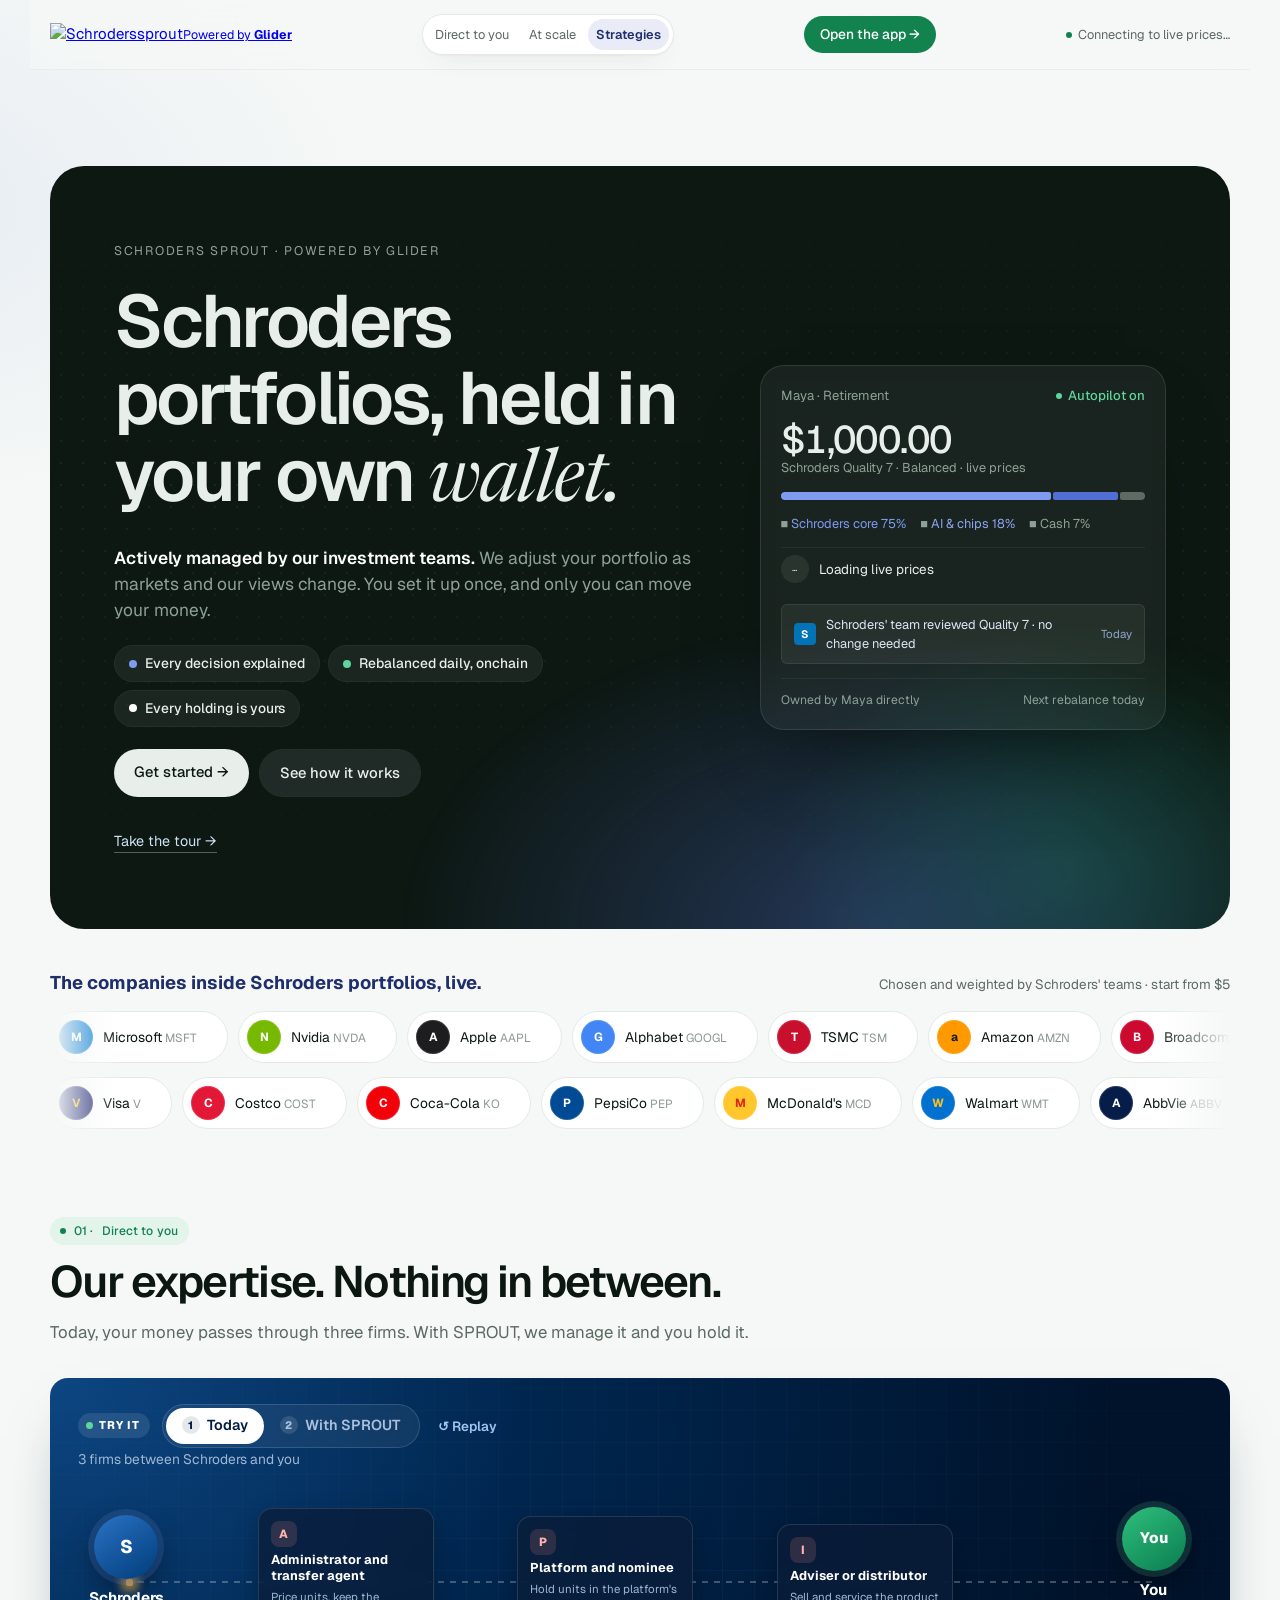
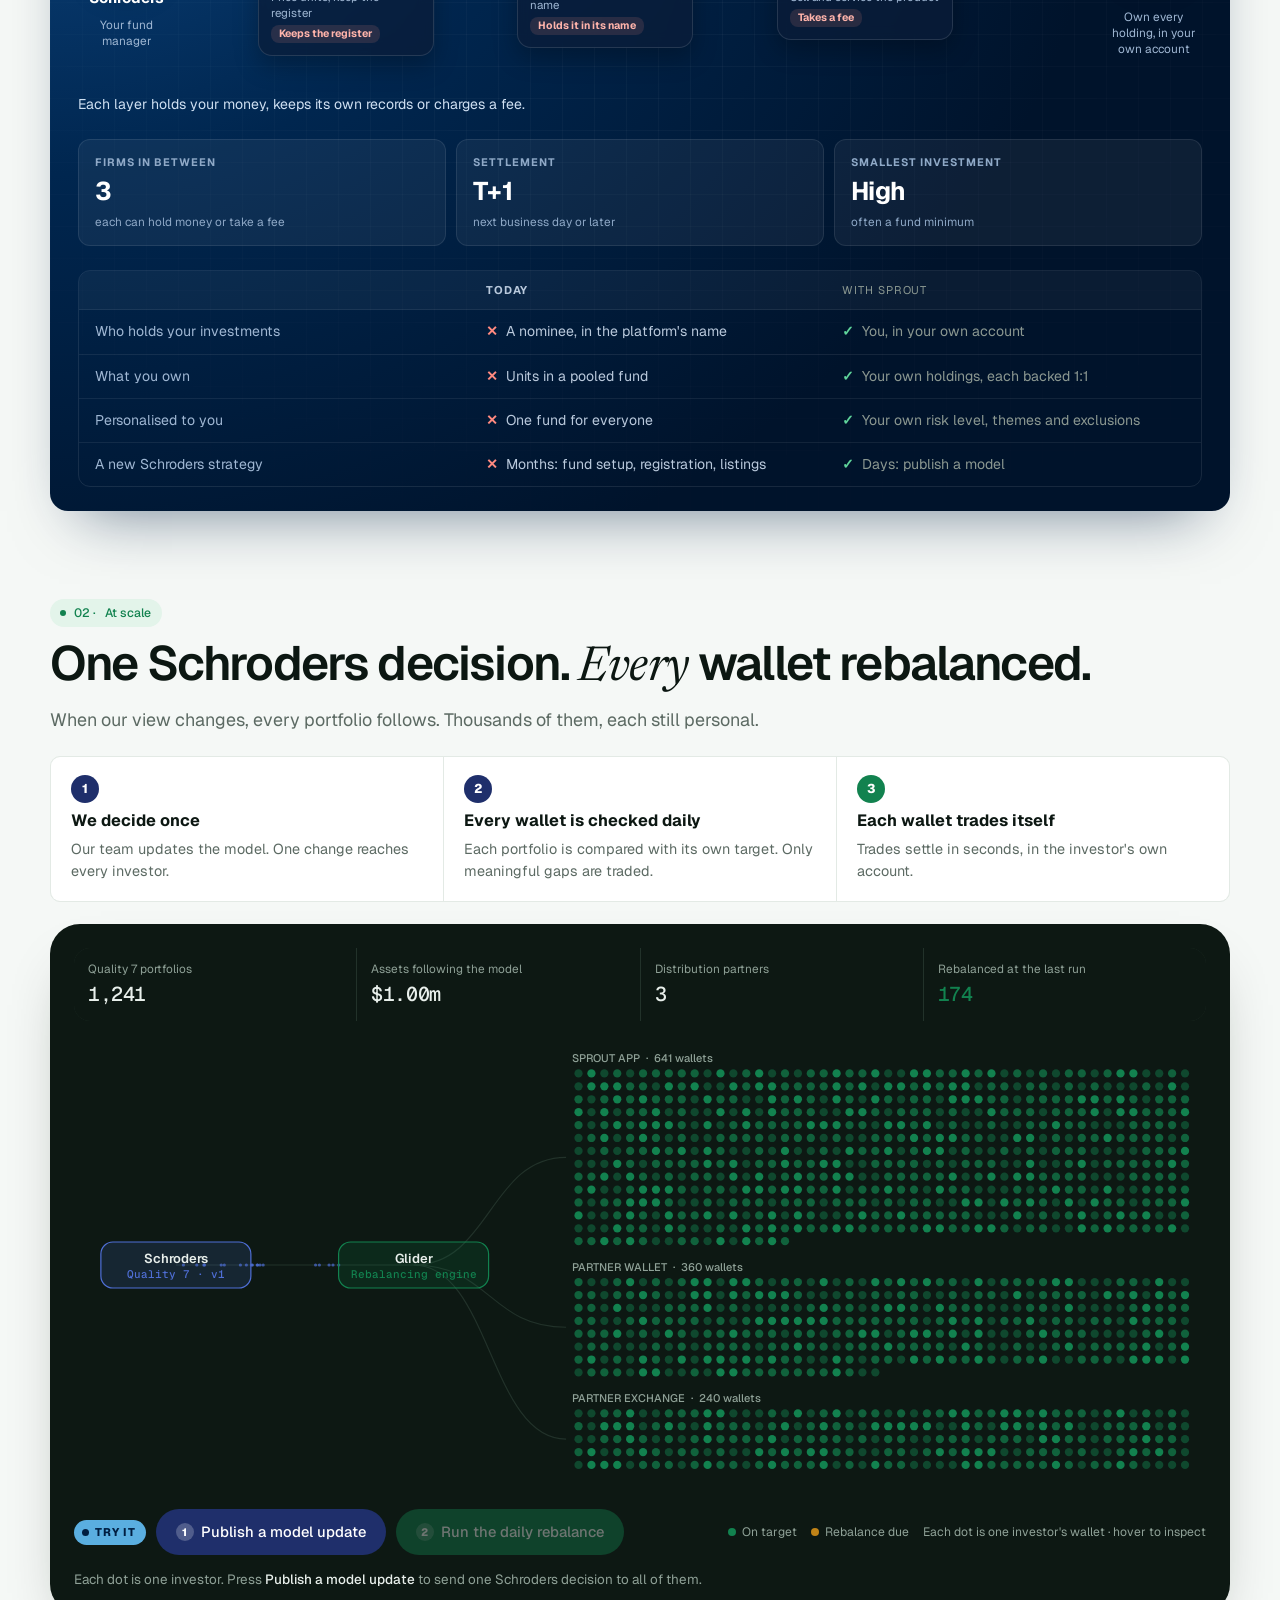
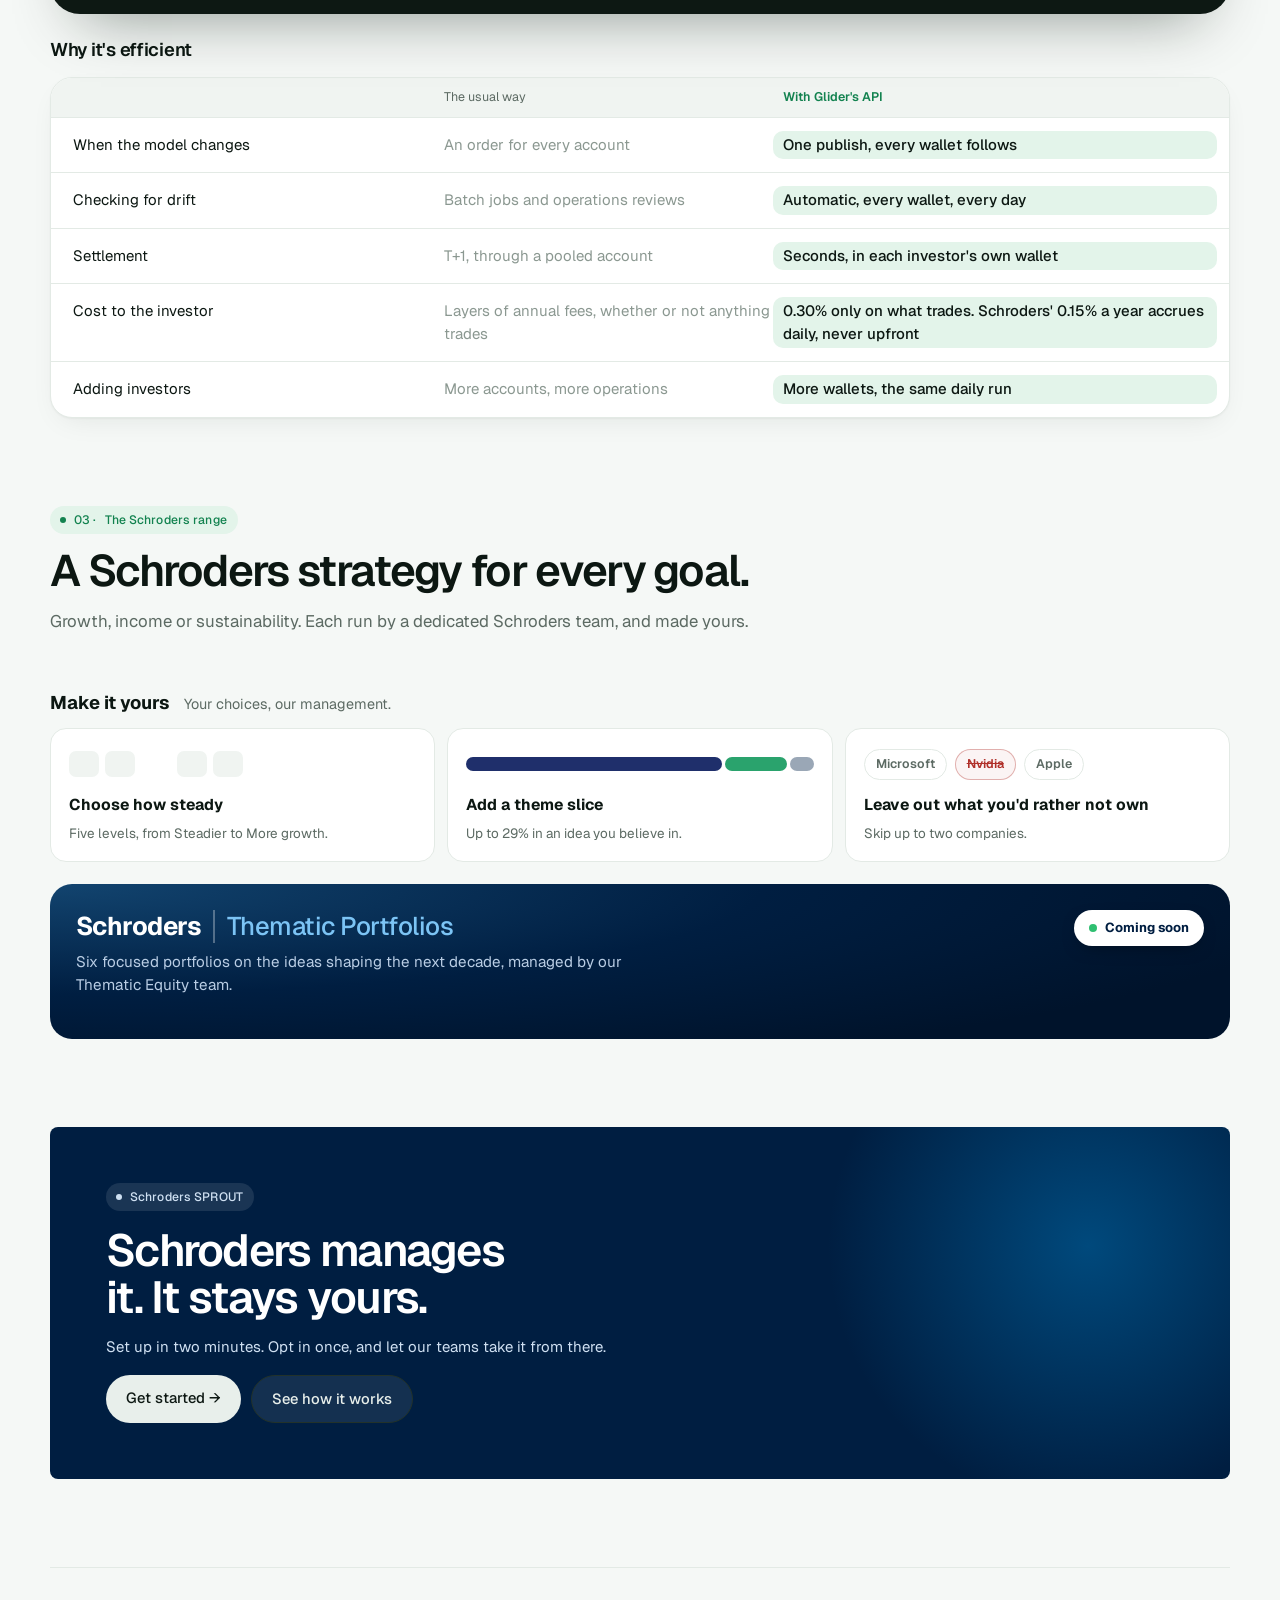
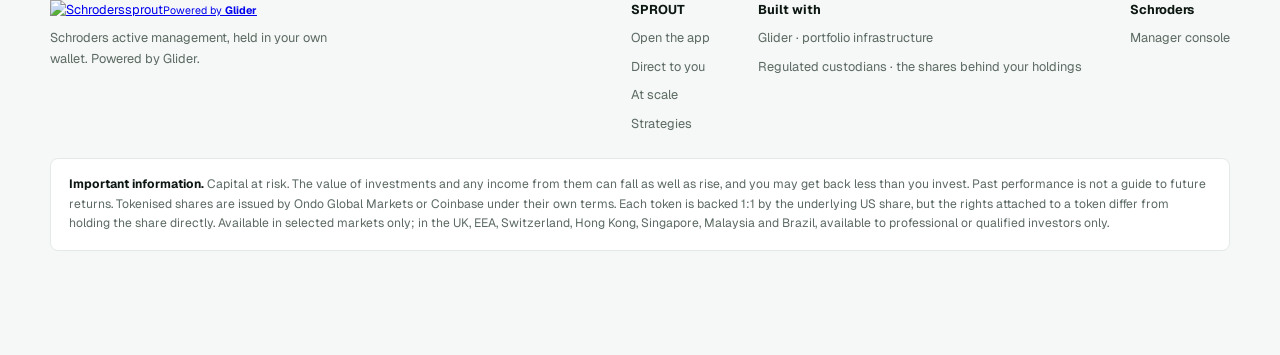
==== commit 2ecf8993: "Remove confidential labels Co-Authored-By: Claude Opus 5.5 <noreply@anthropic.com>" ====
--- a/sprout-lab/static/index.html
+++ b/sprout-lab/static/index.html
@@ -758,7 +758,7 @@
     <a class="btn green" href="/app" style="padding:8px 16px;font-size:.86rem;text-decoration:none;white-space:nowrap">Open the app →</a>
     <span class="live" id="live"><i></i>Connecting to live prices…</span>
   </nav>
-  <div class="briefbar" data-aud="brief"><span><b>Internal briefing</b>For Schroders leadership. Confidential pilot material: business case, distribution and build status.</span><a class="link" href="/">See the investor site →</a></div>
+  <div class="briefbar" data-aud="brief"><span><b>Internal briefing</b>For Schroders leadership. Pilot material: business case, distribution and build status.</span><a class="link" href="/">See the investor site →</a></div>
 
   <section class="bw" aria-label="SPROUT">
    <div class="bwtext">
